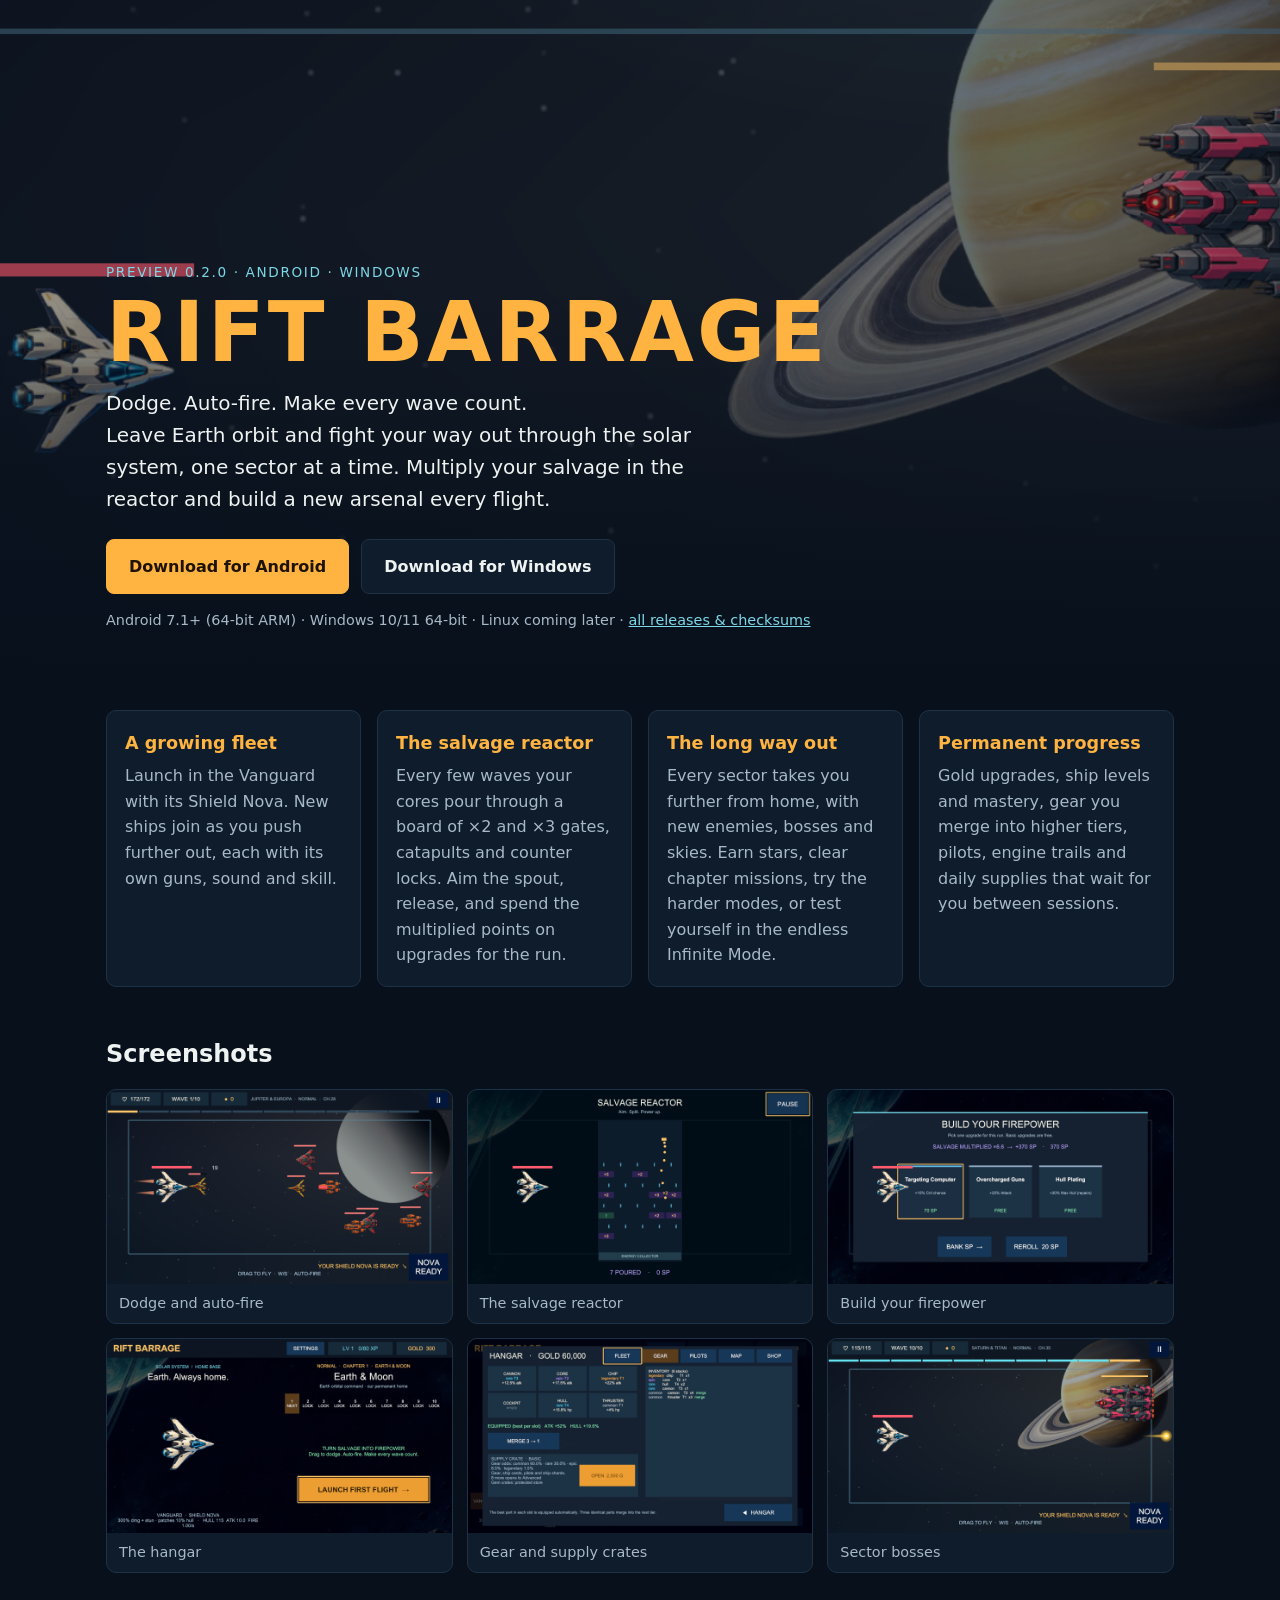
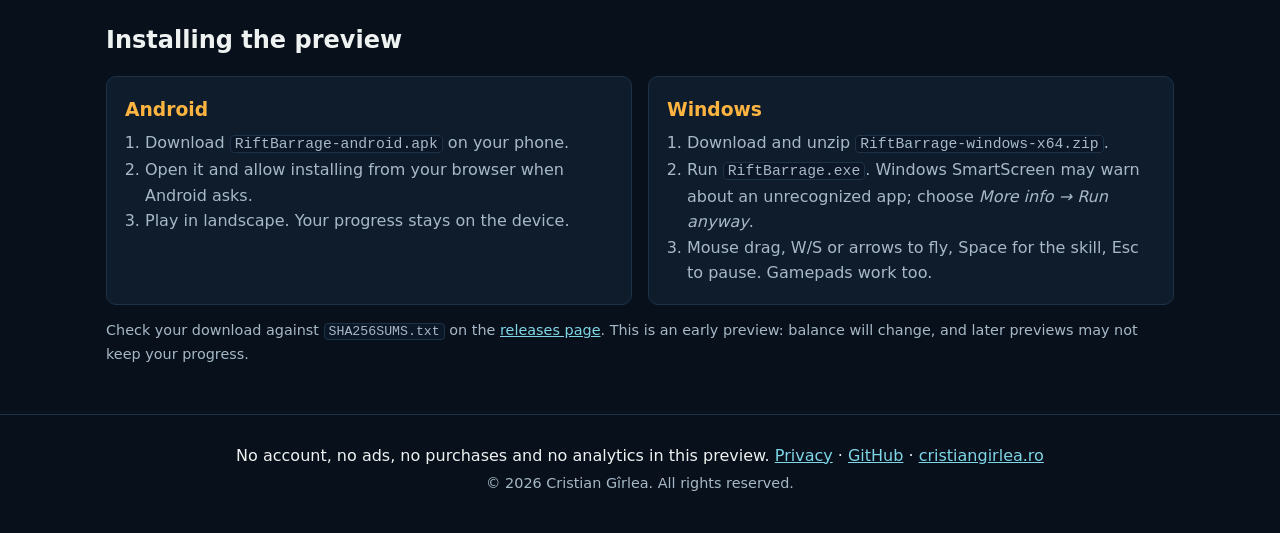
==== site/index.html @ 6c6c5bc3 "Preview 0.2.0: site favicon from the new game icon" ====
<!doctype html>
<html lang="en">
<head>
  <meta charset="utf-8">
  <meta name="viewport" content="width=device-width, initial-scale=1">
  <title>Rift Barrage</title>
  <meta name="description" content="Rift Barrage: a landscape space shooter. Dodge, auto-fire, multiply your salvage in the reactor and build a new arsenal every flight. Preview builds for Android and Windows.">
  <meta property="og:title" content="Rift Barrage">
  <meta property="og:description" content="A landscape space shooter: leave Earth orbit and fight your way out through the solar system. Preview builds for Android and Windows.">
  <meta property="og:image" content="https://riftbarrage.cristiangirlea.ro/screenshots/03-boss-saturn.png">
  <meta name="theme-color" content="#08101c">
  <link rel="icon" type="image/png" sizes="32x32" href="favicon-32.png">
  <link rel="icon" type="image/png" sizes="192x192" href="icon-192.png">
  <link rel="apple-touch-icon" href="apple-touch-icon.png">
  <link rel="stylesheet" href="style.css">
</head>
<body>
  <header class="hero">
    <img class="hero-art" src="screenshots/hero-saturn.png" alt="Rift Barrage combat: the Vanguard faces a sector boss">
    <div class="hero-text">
      <p class="kicker">Preview 0.2.0 · Android · Windows</p>
      <h1>RIFT BARRAGE</h1>
      <p class="lead">Dodge. Auto-fire. Make every wave count.<br>Leave Earth orbit and fight your way out through the solar system, one sector at a time. Multiply your salvage in the reactor and build a new arsenal every flight.</p>
      <div class="downloads">
        <a class="btn primary" href="https://github.com/cristiangirlea/rift-barrage/releases/latest/download/RiftBarrage-android.apk">Download for Android</a>
        <a class="btn" href="https://github.com/cristiangirlea/rift-barrage/releases/latest/download/RiftBarrage-windows-x64.zip">Download for Windows</a>
      </div>
      <p class="fine">Android 7.1+ (64-bit ARM) · Windows 10/11 64-bit · Linux coming later ·
        <a href="https://github.com/cristiangirlea/rift-barrage/releases">all releases &amp; checksums</a></p>
    </div>
  </header>

  <main>
    <section class="features">
      <article><h2>A growing fleet</h2><p>Launch in the Vanguard with its Shield Nova. New ships join as you push further out, each with its own guns, sound and skill.</p></article>
      <article><h2>The salvage reactor</h2><p>Every few waves your cores pour through a board of ×2 and ×3 gates, catapults and counter locks. Aim the spout, release, and spend the multiplied points on upgrades for the run.</p></article>
      <article><h2>The long way out</h2><p>Every sector takes you further from home, with new enemies, bosses and skies. Earn stars, clear chapter missions, try the harder modes, or test yourself in the endless Infinite Mode.</p></article>
      <article><h2>Permanent progress</h2><p>Gold upgrades, ship levels and mastery, gear you merge into higher tiers, pilots, engine trails and daily supplies that wait for you between sessions.</p></article>
    </section>

    <section>
      <h2 class="section-title">Screenshots</h2>
      <div class="gallery">
        <figure><img src="screenshots/02-combat-europa.png" alt="Dodging enemy fire near Jupiter" loading="lazy"><figcaption>Dodge and auto-fire</figcaption></figure>
        <figure><img src="screenshots/04-drop.png" alt="The salvage reactor drop board" loading="lazy"><figcaption>The salvage reactor</figcaption></figure>
        <figure><img src="screenshots/08-draft.png" alt="Choosing an upgrade in the draft" loading="lazy"><figcaption>Build your firepower</figcaption></figure>
        <figure><img src="screenshots/01-hangar.png" alt="The hangar before the first flight" loading="lazy"><figcaption>The hangar</figcaption></figure>
        <figure><img src="screenshots/06-gear.png" alt="Gear and supply crates" loading="lazy"><figcaption>Gear and supply crates</figcaption></figure>
        <figure><img src="screenshots/03-boss-saturn.png" alt="A sector boss among the outer planets" loading="lazy"><figcaption>Sector bosses</figcaption></figure>
      </div>
    </section>

    <section class="install">
      <h2 class="section-title">Installing the preview</h2>
      <div class="columns">
        <div>
          <h3>Android</h3>
          <ol>
            <li>Download <code>RiftBarrage-android.apk</code> on your phone.</li>
            <li>Open it and allow installing from your browser when Android asks.</li>
            <li>Play in landscape. Your progress stays on the device.</li>
          </ol>
        </div>
        <div>
          <h3>Windows</h3>
          <ol>
            <li>Download and unzip <code>RiftBarrage-windows-x64.zip</code>.</li>
            <li>Run <code>RiftBarrage.exe</code>. Windows SmartScreen may warn about an unrecognized app; choose <em>More info → Run anyway</em>.</li>
            <li>Mouse drag, W/S or arrows to fly, Space for the skill, Esc to pause. Gamepads work too.</li>
          </ol>
        </div>
      </div>
      <p class="fine">Check your download against <code>SHA256SUMS.txt</code> on the <a href="https://github.com/cristiangirlea/rift-barrage/releases">releases page</a>. This is an early preview: balance will change, and later previews may not keep your progress.</p>
    </section>
  </main>

  <footer>
    <p>No account, no ads, no purchases and no analytics in this preview. <a href="privacy/">Privacy</a> ·
      <a href="https://github.com/cristiangirlea/rift-barrage">GitHub</a> · <a href="https://cristiangirlea.ro">cristiangirlea.ro</a></p>
    <p class="fine">© 2026 Cristian Gîrlea. All rights reserved.</p>
  </footer>
</body>
</html>
---- site/style.css ----
:root {
  --bg: #08101c;
  --panel: #0f1c2c;
  --panel-edge: #1d3247;
  --ink: #eef2f0;
  --muted: #a7b9c7;
  --amber: #ffb340;
  --amber-ink: #1d1206;
  --cyan: #7dd7e6;
}

* { box-sizing: border-box; }
html { background: var(--bg); }
body {
  margin: 0;
  background: radial-gradient(1200px 600px at 80% -10%, #16314a 0%, transparent 60%), var(--bg);
  color: var(--ink);
  font: 16px/1.6 system-ui, -apple-system, "Segoe UI", Roboto, sans-serif;
}
a { color: var(--cyan); }
code { background: #0b1626; border: 1px solid var(--panel-edge); border-radius: 4px; padding: 0 4px; font-size: 0.92em; }

.hero { position: relative; min-height: 78vh; display: flex; align-items: flex-end; overflow: hidden; }
.hero-art { position: absolute; inset: 0; width: 100%; height: 100%; object-fit: cover; object-position: center 50%; opacity: 0.6; }
.hero::after { content: ""; position: absolute; inset: 0; background: linear-gradient(180deg, transparent 40%, var(--bg) 96%); }
.hero-text { position: relative; z-index: 1; max-width: 1100px; width: 100%; margin: 0 auto; padding: 48px 16px 56px; }
.kicker { color: var(--cyan); letter-spacing: 0.12em; text-transform: uppercase; font-size: 0.85rem; margin: 0; }
h1 { font-size: clamp(2.6rem, 8vw, 5.2rem); line-height: 1; margin: 8px 0 12px; color: var(--amber); letter-spacing: 0.04em; }
.lead { font-size: clamp(1rem, 2.4vw, 1.25rem); max-width: 640px; margin: 0 0 24px; }
.downloads { display: flex; flex-wrap: wrap; gap: 12px; }
.btn { display: inline-block; padding: 14px 22px; border-radius: 8px; border: 1px solid var(--panel-edge); background: var(--panel);
  color: var(--ink); text-decoration: none; font-weight: 600; }
.btn:hover { border-color: var(--cyan); }
.btn.primary { background: var(--amber); color: var(--amber-ink); border-color: var(--amber); }
.btn.primary:hover { filter: brightness(1.06); }
.fine { color: var(--muted); font-size: 0.9rem; }

main { max-width: 1100px; margin: 0 auto; padding: 0 16px; }
.features { display: grid; grid-template-columns: repeat(auto-fit, minmax(240px, 1fr)); gap: 16px; margin: 8px 0 48px; }
.features article { background: var(--panel); border: 1px solid var(--panel-edge); border-radius: 10px; padding: 18px; }
.features h2 { color: var(--amber); font-size: 1.1rem; margin: 0 0 6px; }
.features p { margin: 0; color: var(--muted); }

.section-title { font-size: 1.5rem; margin: 0 0 16px; }
.gallery { display: grid; grid-template-columns: repeat(auto-fit, minmax(300px, 1fr)); gap: 14px; margin-bottom: 48px; }
.gallery figure { margin: 0; background: var(--panel); border: 1px solid var(--panel-edge); border-radius: 10px; overflow: hidden; }
.gallery img { display: block; width: 100%; height: auto; aspect-ratio: 16 / 9; object-fit: cover; }
.gallery figcaption { padding: 8px 12px; color: var(--muted); font-size: 0.9rem; }

.install { margin-bottom: 48px; }
.columns { display: grid; grid-template-columns: repeat(auto-fit, minmax(280px, 1fr)); gap: 16px; }
.columns > div { background: var(--panel); border: 1px solid var(--panel-edge); border-radius: 10px; padding: 18px; }
.columns h3 { margin: 0 0 6px; color: var(--amber); }
.columns ol { margin: 0; padding-left: 20px; color: var(--muted); }

footer { border-top: 1px solid var(--panel-edge); text-align: center; padding: 24px 16px 36px; }
footer p { margin: 4px 0; }

.doc { max-width: 760px; margin: 0 auto; padding: 48px 16px; }
.doc h1 { font-size: 2.2rem; }
.doc h2 { color: var(--amber); font-size: 1.15rem; margin-top: 28px; }
.doc p, .doc li { color: var(--muted); }
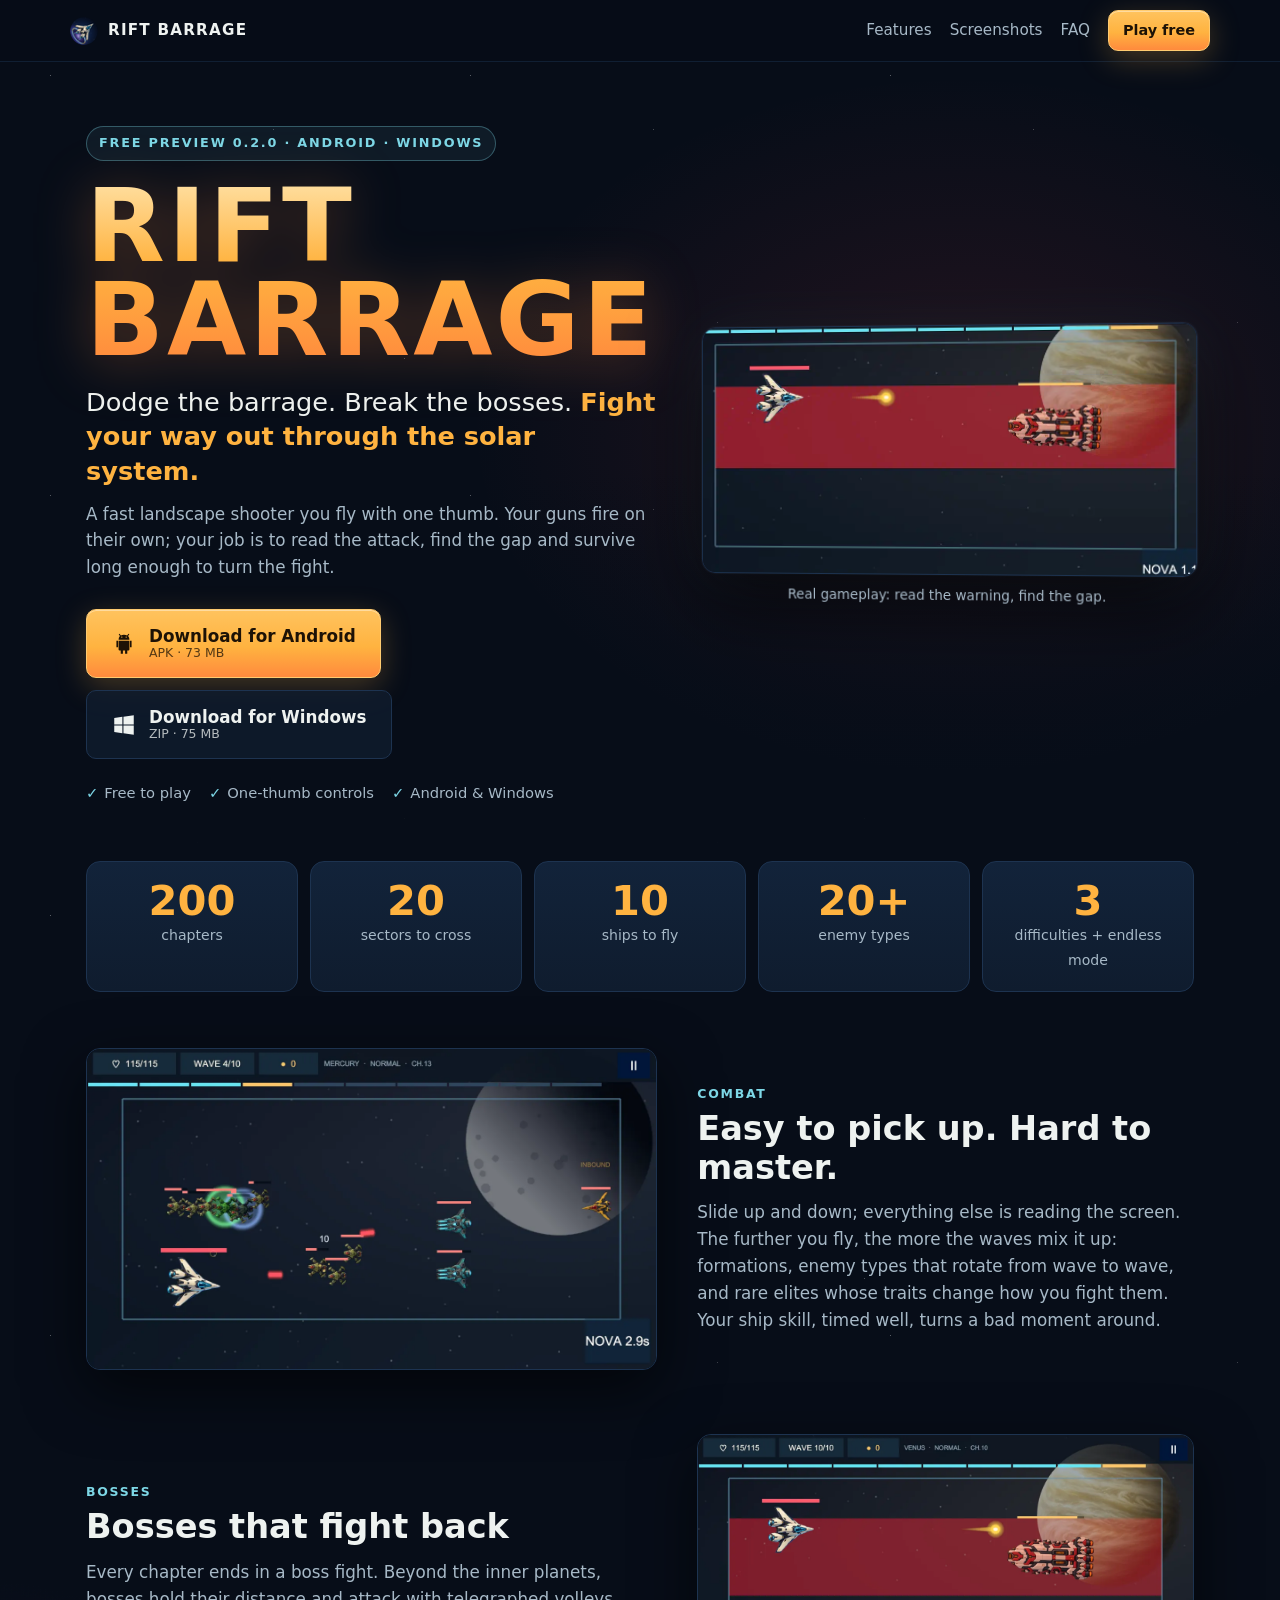
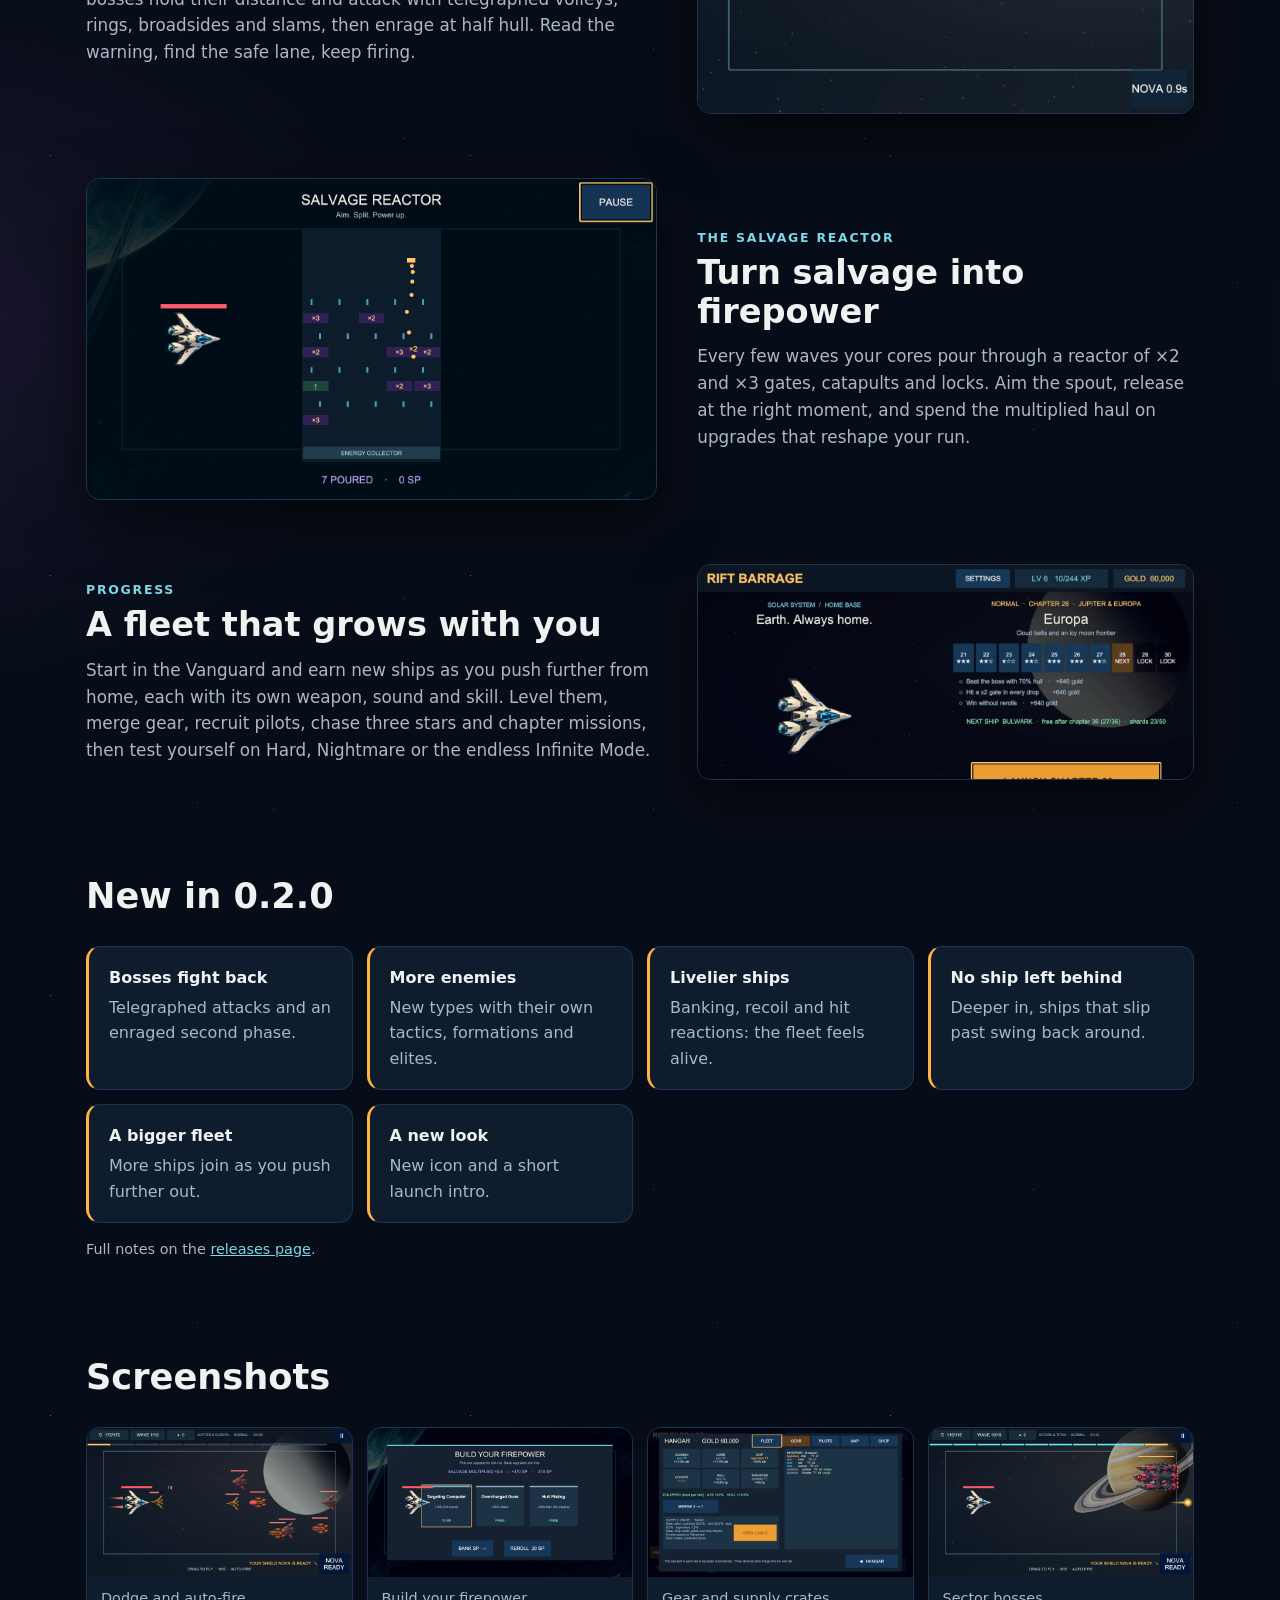
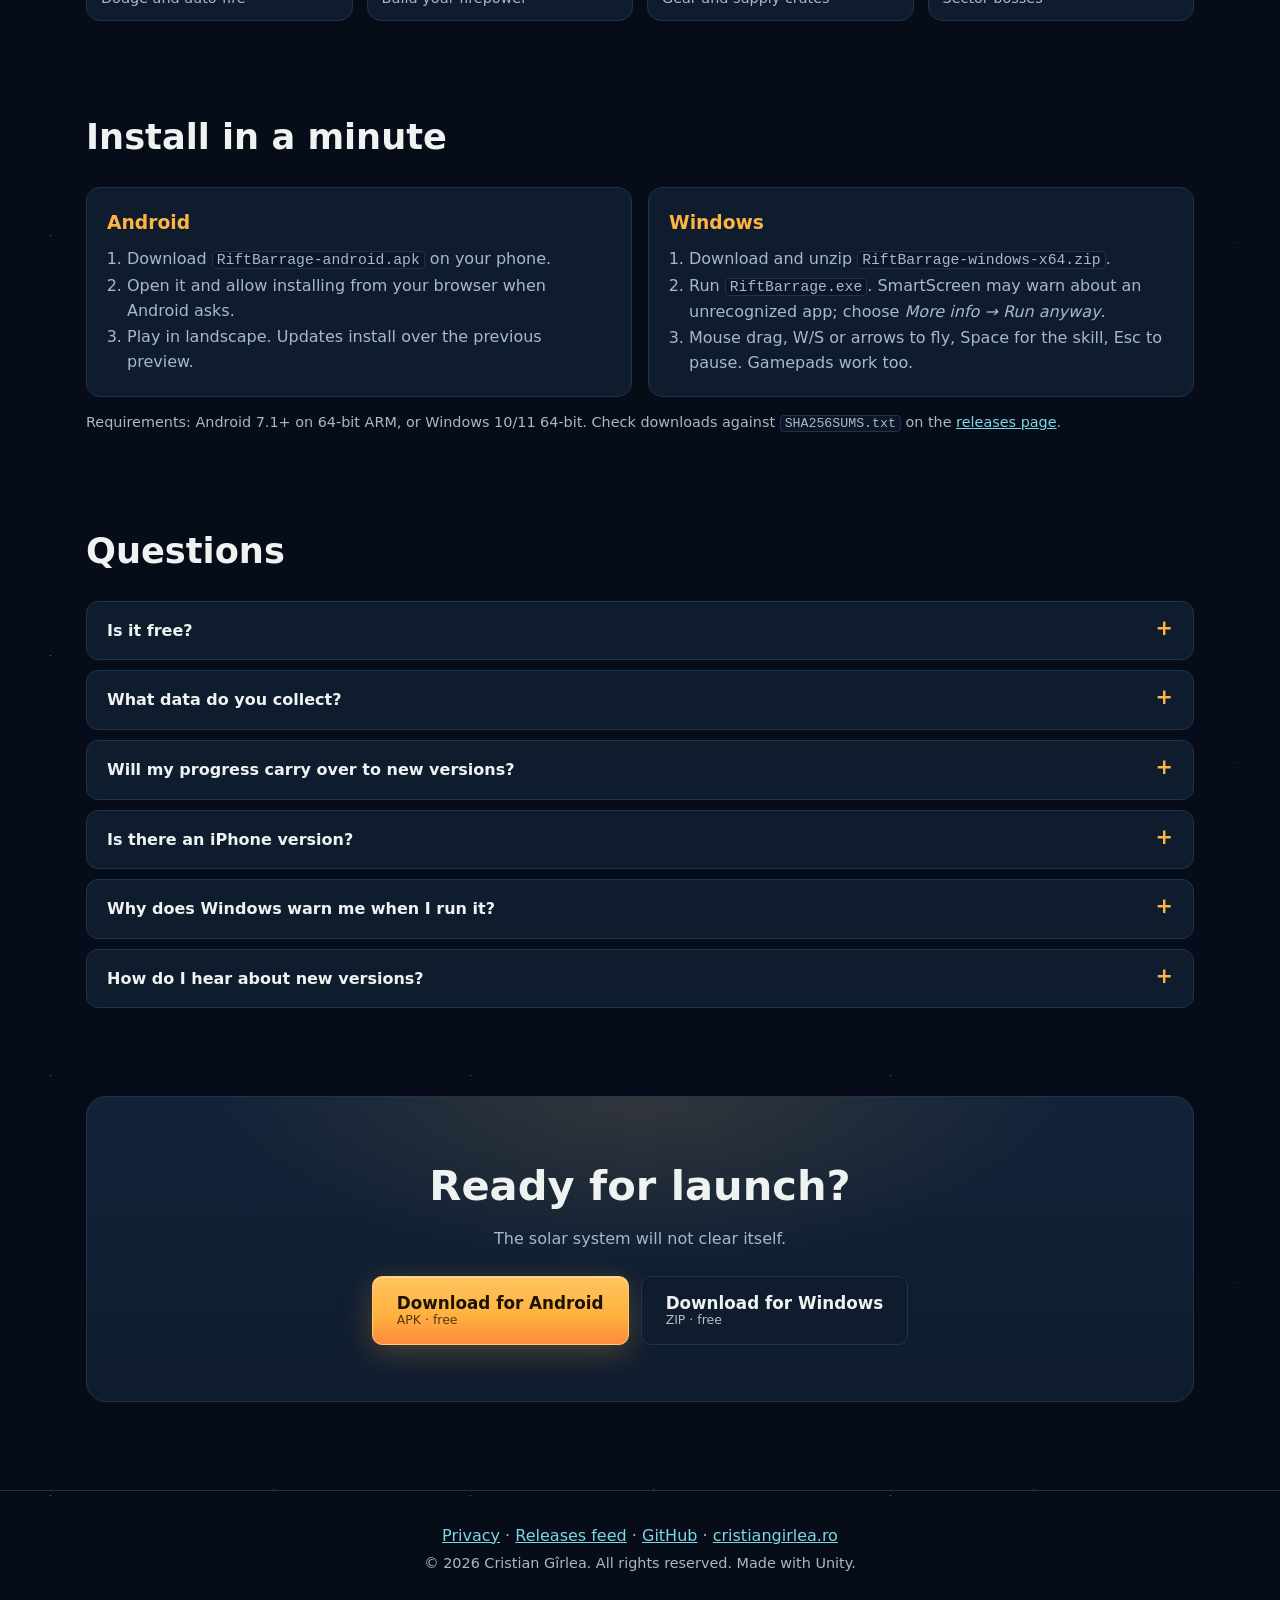
==== commit 8506a5b8: "Redesign the site: gameplay loop hero, 0.2.0 screenshots, FAQ and social card Fresh captures from th" ====
--- a/site/index.html
+++ b/site/index.html
@@ -3,81 +3,192 @@
 <head>
   <meta charset="utf-8">
   <meta name="viewport" content="width=device-width, initial-scale=1">
-  <title>Rift Barrage</title>
-  <meta name="description" content="Rift Barrage: a landscape space shooter. Dodge, auto-fire, multiply your salvage in the reactor and build a new arsenal every flight. Preview builds for Android and Windows.">
-  <meta property="og:title" content="Rift Barrage">
-  <meta property="og:description" content="A landscape space shooter: leave Earth orbit and fight your way out through the solar system. Preview builds for Android and Windows.">
-  <meta property="og:image" content="https://riftbarrage.cristiangirlea.ro/screenshots/03-boss-saturn.png">
+  <title>Rift Barrage: a landscape space shooter for Android and Windows</title>
+  <meta name="description" content="Dodge the barrage, break the bosses and fight your way out through the solar system. 200 chapters, 10 ships, 20+ enemy types. Free to play on Android and Windows.">
+  <link rel="canonical" href="https://riftbarrage.cristiangirlea.ro/">
+  <meta property="og:type" content="website">
+  <meta property="og:url" content="https://riftbarrage.cristiangirlea.ro/">
+  <meta property="og:title" content="Rift Barrage: fight your way out through the solar system">
+  <meta property="og:description" content="A landscape space shooter. Dodge, auto-fire, break the bosses. 200 chapters, 10 ships. Free preview for Android and Windows.">
+  <meta property="og:image" content="https://riftbarrage.cristiangirlea.ro/social-card.png">
+  <meta property="og:image:width" content="1200">
+  <meta property="og:image:height" content="630">
+  <meta name="twitter:card" content="summary_large_image">
   <meta name="theme-color" content="#08101c">
   <link rel="icon" type="image/png" sizes="32x32" href="favicon-32.png">
   <link rel="icon" type="image/png" sizes="192x192" href="icon-192.png">
   <link rel="apple-touch-icon" href="apple-touch-icon.png">
+  <link rel="alternate" type="application/atom+xml" title="Rift Barrage releases" href="https://github.com/cristiangirlea/rift-barrage/releases.atom">
   <link rel="stylesheet" href="style.css">
+  <script type="application/ld+json">
+  {
+    "@context": "https://schema.org",
+    "@type": "VideoGame",
+    "name": "Rift Barrage",
+    "url": "https://riftbarrage.cristiangirlea.ro/",
+    "image": "https://riftbarrage.cristiangirlea.ro/social-card.png",
+    "description": "A landscape space shooter: dodge, auto-fire and fight your way out through the solar system.",
+    "genre": ["Shooter", "Arcade", "Action"],
+    "gamePlatform": ["Android", "Windows"],
+    "operatingSystem": "Android 7.1+, Windows 10/11",
+    "applicationCategory": "Game",
+    "author": { "@type": "Person", "name": "Cristian Gîrlea", "url": "https://cristiangirlea.ro" },
+    "offers": { "@type": "Offer", "price": "0", "priceCurrency": "EUR" }
+  }
+  </script>
 </head>
 <body>
-  <header class="hero">
-    <img class="hero-art" src="screenshots/hero-saturn.png" alt="Rift Barrage combat: the Vanguard faces a sector boss">
+  <nav class="topbar">
+    <a class="brand" href="#top"><img src="favicon-32.png" alt="" width="28" height="28">Rift Barrage</a>
+    <div class="nav-links">
+      <a href="#features">Features</a>
+      <a href="#screens">Screenshots</a>
+      <a href="#faq">FAQ</a>
+      <a class="btn small primary" href="#download">Play free</a>
+    </div>
+  </nav>
+
+  <header class="hero" id="top">
+    <div class="hero-inner">
     <div class="hero-text">
-      <p class="kicker">Preview 0.2.0 · Android · Windows</p>
-      <h1>RIFT BARRAGE</h1>
-      <p class="lead">Dodge. Auto-fire. Make every wave count.<br>Leave Earth orbit and fight your way out through the solar system, one sector at a time. Multiply your salvage in the reactor and build a new arsenal every flight.</p>
-      <div class="downloads">
-        <a class="btn primary" href="https://github.com/cristiangirlea/rift-barrage/releases/latest/download/RiftBarrage-android.apk">Download for Android</a>
-        <a class="btn" href="https://github.com/cristiangirlea/rift-barrage/releases/latest/download/RiftBarrage-windows-x64.zip">Download for Windows</a>
+      <p class="kicker">Free preview 0.2.0 · Android · Windows</p>
+      <h1>RIFT<br>BARRAGE</h1>
+      <p class="lead">Dodge the barrage. Break the bosses. <strong>Fight your way out through the solar system.</strong></p>
+      <p class="sub">A fast landscape shooter you fly with one thumb. Your guns fire on their own; your job is to read the attack, find the gap and survive long enough to turn the fight.</p>
+      <div class="downloads" id="download">
+        <a class="btn primary big" href="https://github.com/cristiangirlea/rift-barrage/releases/latest/download/RiftBarrage-android.apk">
+          <svg viewBox="0 0 24 24" aria-hidden="true"><path d="M7 9h10v8a1 1 0 0 1-1 1h-1v3h-2v-3h-2v3H9v-3H8a1 1 0 0 1-1-1V9Zm-2 0h1.5v6H5V9Zm12.5 0H19v6h-1.5V9ZM8.2 4.6 7.1 3.1l.8-.6 1.2 1.6A6.5 6.5 0 0 1 12 3.5c1 0 2 .2 2.9.6l1.2-1.6.8.6-1.1 1.5A5 5 0 0 1 17 8H7a5 5 0 0 1 1.2-3.4ZM10 6.2a.6.6 0 1 0 0-1.2.6.6 0 0 0 0 1.2Zm4 0a.6.6 0 1 0 0-1.2.6.6 0 0 0 0 1.2Z"/></svg>
+          <span>Download for Android<small>APK · 73 MB</small></span></a>
+        <a class="btn big" href="https://github.com/cristiangirlea/rift-barrage/releases/latest/download/RiftBarrage-windows-x64.zip">
+          <svg viewBox="0 0 24 24" aria-hidden="true"><path d="M3 5.5 10.5 4.4v7.1H3V5.5Zm8.5-1.2L21 3v8.5h-9.5V4.3ZM3 12.5h7.5v7.1L3 18.5v-6Zm8.5 0H21V21l-9.5-1.3v-7.2Z"/></svg>
+          <span>Download for Windows<small>ZIP · 75 MB</small></span></a>
       </div>
-      <p class="fine">Android 7.1+ (64-bit ARM) · Windows 10/11 64-bit · Linux coming later ·
-        <a href="https://github.com/cristiangirlea/rift-barrage/releases">all releases &amp; checksums</a></p>
+      <ul class="trust">
+        <li>Free to play</li><li>One-thumb controls</li><li>Android &amp; Windows</li>
+      </ul>
+    </div>
+    <figure class="clip">
+      <img src="screenshots/v2-loop.webp" alt="Gameplay: a boss telegraphs an attack band and the ship slides into the safe lane" fetchpriority="high">
+      <figcaption>Real gameplay: read the warning, find the gap.</figcaption>
+    </figure>
     </div>
   </header>
 
+  <section class="stats" aria-label="The game in numbers">
+    <div><strong>200</strong><span>chapters</span></div>
+    <div><strong>20</strong><span>sectors to cross</span></div>
+    <div><strong>10</strong><span>ships to fly</span></div>
+    <div><strong>20+</strong><span>enemy types</span></div>
+    <div><strong>3</strong><span>difficulties + endless mode</span></div>
+  </section>
+
   <main>
-    <section class="features">
-      <article><h2>A growing fleet</h2><p>Launch in the Vanguard with its Shield Nova. New ships join as you push further out, each with its own guns, sound and skill.</p></article>
-      <article><h2>The salvage reactor</h2><p>Every few waves your cores pour through a board of ×2 and ×3 gates, catapults and counter locks. Aim the spout, release, and spend the multiplied points on upgrades for the run.</p></article>
-      <article><h2>The long way out</h2><p>Every sector takes you further from home, with new enemies, bosses and skies. Earn stars, clear chapter missions, try the harder modes, or test yourself in the endless Infinite Mode.</p></article>
-      <article><h2>Permanent progress</h2><p>Gold upgrades, ship levels and mastery, gear you merge into higher tiers, pilots, engine trails and daily supplies that wait for you between sessions.</p></article>
+    <section id="features" class="rows">
+      <article class="row">
+        <img src="screenshots/v2-combat.webp" alt="A wave of enemy ships in formation, with an elite marked by a halo" loading="lazy">
+        <div>
+          <p class="eyebrow">Combat</p>
+          <h2>Easy to pick up. Hard to master.</h2>
+          <p>Slide up and down; everything else is reading the screen. The further you fly, the more the waves mix it up: formations, enemy types that rotate from wave to wave, and rare elites whose traits change how you fight them. Your ship skill, timed well, turns a bad moment around.</p>
+        </div>
+      </article>
+      <article class="row flip">
+        <img src="screenshots/v2-boss.webp" alt="A sector boss telegraphing an attack band across the screen" loading="lazy">
+        <div>
+          <p class="eyebrow">Bosses</p>
+          <h2>Bosses that fight back</h2>
+          <p>Every chapter ends in a boss fight. Beyond the inner planets, bosses hold their distance and attack with telegraphed volleys, rings, broadsides and slams, then enrage at half hull. Read the warning, find the safe lane, keep firing.</p>
+        </div>
+      </article>
+      <article class="row">
+        <img src="screenshots/04-drop.png" alt="The salvage reactor board with multiplier gates" loading="lazy">
+        <div>
+          <p class="eyebrow">The salvage reactor</p>
+          <h2>Turn salvage into firepower</h2>
+          <p>Every few waves your cores pour through a reactor of ×2 and ×3 gates, catapults and locks. Aim the spout, release at the right moment, and spend the multiplied haul on upgrades that reshape your run.</p>
+        </div>
+      </article>
+      <article class="row flip">
+        <img src="screenshots/v2-hangar.webp" alt="The hangar with the fleet and upgrades" loading="lazy">
+        <div>
+          <p class="eyebrow">Progress</p>
+          <h2>A fleet that grows with you</h2>
+          <p>Start in the Vanguard and earn new ships as you push further from home, each with its own weapon, sound and skill. Level them, merge gear, recruit pilots, chase three stars and chapter missions, then test yourself on Hard, Nightmare or the endless Infinite Mode.</p>
+        </div>
+      </article>
     </section>
 
-    <section>
+    <section class="new">
+      <h2 class="section-title">New in 0.2.0</h2>
+      <ul class="cards">
+        <li><strong>Bosses fight back</strong>Telegraphed attacks and an enraged second phase.</li>
+        <li><strong>More enemies</strong>New types with their own tactics, formations and elites.</li>
+        <li><strong>Livelier ships</strong>Banking, recoil and hit reactions: the fleet feels alive.</li>
+        <li><strong>No ship left behind</strong>Deeper in, ships that slip past swing back around.</li>
+        <li><strong>A bigger fleet</strong>More ships join as you push further out.</li>
+        <li><strong>A new look</strong>New icon and a short launch intro.</li>
+      </ul>
+      <p class="fine">Full notes on the <a href="https://github.com/cristiangirlea/rift-barrage/releases">releases page</a>.</p>
+    </section>
+
+    <section id="screens">
       <h2 class="section-title">Screenshots</h2>
       <div class="gallery">
         <figure><img src="screenshots/02-combat-europa.png" alt="Dodging enemy fire near Jupiter" loading="lazy"><figcaption>Dodge and auto-fire</figcaption></figure>
-        <figure><img src="screenshots/04-drop.png" alt="The salvage reactor drop board" loading="lazy"><figcaption>The salvage reactor</figcaption></figure>
         <figure><img src="screenshots/08-draft.png" alt="Choosing an upgrade in the draft" loading="lazy"><figcaption>Build your firepower</figcaption></figure>
-        <figure><img src="screenshots/01-hangar.png" alt="The hangar before the first flight" loading="lazy"><figcaption>The hangar</figcaption></figure>
         <figure><img src="screenshots/06-gear.png" alt="Gear and supply crates" loading="lazy"><figcaption>Gear and supply crates</figcaption></figure>
         <figure><img src="screenshots/03-boss-saturn.png" alt="A sector boss among the outer planets" loading="lazy"><figcaption>Sector bosses</figcaption></figure>
       </div>
     </section>
 
     <section class="install">
-      <h2 class="section-title">Installing the preview</h2>
+      <h2 class="section-title">Install in a minute</h2>
       <div class="columns">
         <div>
           <h3>Android</h3>
           <ol>
             <li>Download <code>RiftBarrage-android.apk</code> on your phone.</li>
             <li>Open it and allow installing from your browser when Android asks.</li>
-            <li>Play in landscape. Your progress stays on the device.</li>
+            <li>Play in landscape. Updates install over the previous preview.</li>
           </ol>
         </div>
         <div>
           <h3>Windows</h3>
           <ol>
             <li>Download and unzip <code>RiftBarrage-windows-x64.zip</code>.</li>
-            <li>Run <code>RiftBarrage.exe</code>. Windows SmartScreen may warn about an unrecognized app; choose <em>More info → Run anyway</em>.</li>
+            <li>Run <code>RiftBarrage.exe</code>. SmartScreen may warn about an unrecognized app; choose <em>More info → Run anyway</em>.</li>
             <li>Mouse drag, W/S or arrows to fly, Space for the skill, Esc to pause. Gamepads work too.</li>
           </ol>
         </div>
       </div>
-      <p class="fine">Check your download against <code>SHA256SUMS.txt</code> on the <a href="https://github.com/cristiangirlea/rift-barrage/releases">releases page</a>. This is an early preview: balance will change, and later previews may not keep your progress.</p>
+      <p class="fine">Requirements: Android 7.1+ on 64-bit ARM, or Windows 10/11 64-bit. Check downloads against <code>SHA256SUMS.txt</code> on the <a href="https://github.com/cristiangirlea/rift-barrage/releases">releases page</a>.</p>
+    </section>
+
+    <section id="faq" class="faq">
+      <h2 class="section-title">Questions</h2>
+      <details><summary>Is it free?</summary><p>Yes, Rift Barrage is free to play. Later versions will add optional extras, such as watching a short ad for a revive or an extra supply box, and optional purchases. They are always a choice: finishing the campaign never requires them.</p></details>
+      <details><summary>What data do you collect?</summary><p>The current preview collects nothing: no analytics, no crash reporting, no ads. When a version adds ads or online play, the <a href="privacy/">privacy page</a> will say exactly what changes before it ships, and you will be asked for consent where the law requires it.</p></details>
+      <details><summary>Will my progress carry over to new versions?</summary><p>Previews update in place and usually keep your progress. While the game is in preview, balance can change, and a later preview may occasionally need a fresh start.</p></details>
+      <details><summary>Is there an iPhone version?</summary><p>Not yet. Android and Windows come first; an iPhone version is planned.</p></details>
+      <details><summary>Why does Windows warn me when I run it?</summary><p>The preview is not code-signed yet, so SmartScreen does not recognise it. Choose <em>More info → Run anyway</em>, or compare the file against the published SHA-256 checksum first.</p></details>
+      <details><summary>How do I hear about new versions?</summary><p>Follow the <a href="https://github.com/cristiangirlea/rift-barrage/releases.atom">releases feed</a> in any RSS reader, or watch the <a href="https://github.com/cristiangirlea/rift-barrage">GitHub repository</a> for releases.</p></details>
+    </section>
+
+    <section class="final">
+      <h2>Ready for launch?</h2>
+      <p>The solar system will not clear itself.</p>
+      <div class="downloads center">
+        <a class="btn primary big" href="https://github.com/cristiangirlea/rift-barrage/releases/latest/download/RiftBarrage-android.apk"><span>Download for Android<small>APK · free</small></span></a>
+        <a class="btn big" href="https://github.com/cristiangirlea/rift-barrage/releases/latest/download/RiftBarrage-windows-x64.zip"><span>Download for Windows<small>ZIP · free</small></span></a>
+      </div>
     </section>
   </main>
 
   <footer>
-    <p>No account, no ads, no purchases and no analytics in this preview. <a href="privacy/">Privacy</a> ·
+    <p><a href="privacy/">Privacy</a> ·
+      <a href="https://github.com/cristiangirlea/rift-barrage/releases.atom">Releases feed</a> ·
       <a href="https://github.com/cristiangirlea/rift-barrage">GitHub</a> · <a href="https://cristiangirlea.ro">cristiangirlea.ro</a></p>
-    <p class="fine">© 2026 Cristian Gîrlea. All rights reserved.</p>
+    <p class="fine">© 2026 Cristian Gîrlea. All rights reserved. Made with Unity.</p>
   </footer>
 </body>
 </html>
--- a/site/style.css
+++ b/site/style.css
@@ -1,62 +1,191 @@
 :root {
-  --bg: #08101c;
-  --panel: #0f1c2c;
-  --panel-edge: #1d3247;
+  --bg: #070d18;
+  --bg-2: #0b1424;
+  --panel: #0f1c2e;
+  --panel-edge: #1d3350;
   --ink: #eef2f0;
   --muted: #a7b9c7;
   --amber: #ffb340;
+  --amber-2: #ff8a3d;
   --amber-ink: #1d1206;
   --cyan: #7dd7e6;
+  --red: #e0424f;
+  --radius: 14px;
+  --max: 1140px;
 }
 
 * { box-sizing: border-box; }
-html { background: var(--bg); }
+html { background: var(--bg); scroll-behavior: smooth; }
 body {
   margin: 0;
-  background: radial-gradient(1200px 600px at 80% -10%, #16314a 0%, transparent 60%), var(--bg);
   color: var(--ink);
   font: 16px/1.6 system-ui, -apple-system, "Segoe UI", Roboto, sans-serif;
+  background:
+    radial-gradient(1px 1px at 12% 18%, #ffffff55 50%, transparent 51%),
+    radial-gradient(1px 1px at 72% 34%, #ffffff40 50%, transparent 51%),
+    radial-gradient(1.5px 1.5px at 38% 62%, #ffffff35 50%, transparent 51%),
+    radial-gradient(1px 1px at 88% 78%, #ffffff45 50%, transparent 51%),
+    radial-gradient(1200px 700px at 85% -10%, #17324d 0%, transparent 60%),
+    radial-gradient(900px 600px at -10% 40%, #1a1630 0%, transparent 60%),
+    var(--bg);
+  background-size: 420px 420px, 380px 380px, 520px 520px, 460px 460px, auto, auto, auto;
 }
 a { color: var(--cyan); }
+img { max-width: 100%; }
 code { background: #0b1626; border: 1px solid var(--panel-edge); border-radius: 4px; padding: 0 4px; font-size: 0.92em; }
+:focus-visible { outline: 2px solid var(--cyan); outline-offset: 3px; }
 
-.hero { position: relative; min-height: 78vh; display: flex; align-items: flex-end; overflow: hidden; }
-.hero-art { position: absolute; inset: 0; width: 100%; height: 100%; object-fit: cover; object-position: center 50%; opacity: 0.6; }
-.hero::after { content: ""; position: absolute; inset: 0; background: linear-gradient(180deg, transparent 40%, var(--bg) 96%); }
-.hero-text { position: relative; z-index: 1; max-width: 1100px; width: 100%; margin: 0 auto; padding: 48px 16px 56px; }
-.kicker { color: var(--cyan); letter-spacing: 0.12em; text-transform: uppercase; font-size: 0.85rem; margin: 0; }
-h1 { font-size: clamp(2.6rem, 8vw, 5.2rem); line-height: 1; margin: 8px 0 12px; color: var(--amber); letter-spacing: 0.04em; }
-.lead { font-size: clamp(1rem, 2.4vw, 1.25rem); max-width: 640px; margin: 0 0 24px; }
+/* ---------- top bar ---------- */
+.topbar {
+  position: sticky; top: 0; z-index: 10;
+  display: flex; align-items: center; justify-content: space-between; gap: 12px;
+  padding: 10px max(16px, calc((100% - var(--max)) / 2));
+  background: #070d18cc; backdrop-filter: blur(10px); border-bottom: 1px solid #1d335080;
+}
+.brand { display: flex; align-items: center; gap: 10px; color: var(--ink); text-decoration: none; font-weight: 800; letter-spacing: 0.08em; text-transform: uppercase; font-size: 0.95rem; }
+.brand img { border-radius: 50%; }
+.nav-links { display: flex; align-items: center; gap: 18px; }
+.nav-links a:not(.btn) { color: var(--muted); text-decoration: none; font-size: 0.95rem; }
+.nav-links a:not(.btn):hover { color: var(--ink); }
+
+/* ---------- buttons ---------- */
+.btn {
+  display: inline-flex; align-items: center; gap: 12px;
+  padding: 14px 22px; border-radius: 10px; border: 1px solid var(--panel-edge);
+  background: #0f1c2ecc; color: var(--ink); text-decoration: none; font-weight: 700;
+  transition: transform 0.15s ease, border-color 0.15s ease, box-shadow 0.15s ease;
+}
+.btn:hover { border-color: var(--cyan); transform: translateY(-2px); }
+.btn svg { width: 26px; height: 26px; fill: currentColor; flex: none; }
+.btn span { display: flex; flex-direction: column; line-height: 1.2; text-align: left; }
+.btn small { font-weight: 500; opacity: 0.75; font-size: 0.78rem; }
+.btn.primary {
+  background: linear-gradient(180deg, #ffc35e, var(--amber) 55%, var(--amber-2));
+  color: var(--amber-ink); border-color: #ffcb70;
+  box-shadow: 0 8px 30px #ffb34040, inset 0 1px 0 #fff6;
+}
+.btn.primary:hover { box-shadow: 0 12px 38px #ffb34066, inset 0 1px 0 #fff6; }
+.btn.big { padding: 16px 24px; font-size: 1.05rem; }
+.btn.small { padding: 8px 14px; font-size: 0.9rem; }
+
+/* ---------- hero ---------- */
+.hero { position: relative; min-height: min(88vh, 820px); display: flex; align-items: center; overflow: hidden; }
+.hero-art { position: absolute; inset: 0; width: 100%; height: 100%; object-fit: cover; opacity: 0.16; filter: blur(2px) saturate(1.2); }
+.hero::before { content: ""; position: absolute; inset: 0; background: radial-gradient(700px 500px at 75% 45%, #e0424f22, transparent 70%); z-index: 0; }
+.hero-inner { position: relative; z-index: 1; max-width: var(--max); width: 100%; margin: 0 auto; padding: 64px 16px 64px;
+  display: grid; grid-template-columns: 1fr 1.15fr; gap: 40px; align-items: center; }
+.hero::after { content: ""; position: absolute; inset: 0; background: linear-gradient(180deg, transparent 50%, var(--bg) 98%); }
+.hero-text { position: relative; }
+.kicker { display: inline-block; color: var(--cyan); letter-spacing: 0.14em; text-transform: uppercase; font-size: 0.8rem; font-weight: 700;
+  margin: 0; padding: 6px 12px; border: 1px solid #7dd7e655; border-radius: 999px; background: #7dd7e612; }
+h1 {
+  font-size: clamp(3rem, 10vw, 6.4rem); line-height: 0.92; margin: 18px 0 18px; letter-spacing: 0.03em; font-weight: 900;
+  background: linear-gradient(180deg, #ffe0a3 0%, var(--amber) 45%, var(--amber-2) 100%);
+  -webkit-background-clip: text; background-clip: text; color: transparent;
+  filter: drop-shadow(0 6px 28px #ff8a3d55);
+}
+.lead { font-size: clamp(1.15rem, 2.6vw, 1.6rem); line-height: 1.35; max-width: 620px; margin: 0 0 12px; }
+.lead strong { color: var(--amber); font-weight: 700; }
+.sub { color: var(--muted); max-width: 560px; margin: 0 0 28px; font-size: 1.05rem; }
 .downloads { display: flex; flex-wrap: wrap; gap: 12px; }
-.btn { display: inline-block; padding: 14px 22px; border-radius: 8px; border: 1px solid var(--panel-edge); background: var(--panel);
-  color: var(--ink); text-decoration: none; font-weight: 600; }
-.btn:hover { border-color: var(--cyan); }
-.btn.primary { background: var(--amber); color: var(--amber-ink); border-color: var(--amber); }
-.btn.primary:hover { filter: brightness(1.06); }
+.downloads.center { justify-content: center; }
+.trust { display: flex; flex-wrap: wrap; gap: 8px 18px; list-style: none; padding: 0; margin: 22px 0 0; color: var(--muted); font-size: 0.92rem; }
+.trust li::before { content: "✓"; color: var(--cyan); margin-right: 6px; font-weight: 800; }
+
+/* ---------- stats ---------- */
+.stats {
+  max-width: var(--max); margin: -8px auto 56px; padding: 0 16px;
+  display: grid; grid-template-columns: repeat(5, 1fr); gap: 12px; position: relative; z-index: 2;
+}
+.stats div { background: linear-gradient(180deg, #12233a, var(--panel)); border: 1px solid var(--panel-edge); border-radius: var(--radius); padding: 18px 14px; text-align: center; }
+.stats strong { display: block; font-size: clamp(1.8rem, 4vw, 2.6rem); line-height: 1; color: var(--amber); font-weight: 900; }
+.stats span { color: var(--muted); font-size: 0.88rem; }
+
+/* ---------- layout ---------- */
+main { max-width: var(--max); margin: 0 auto; padding: 0 16px; }
+section { margin-bottom: 88px; }
+.section-title { font-size: clamp(1.6rem, 3.4vw, 2.2rem); margin: 0 0 22px; }
+.eyebrow { color: var(--cyan); text-transform: uppercase; letter-spacing: 0.14em; font-size: 0.78rem; font-weight: 800; margin: 0 0 6px; }
 .fine { color: var(--muted); font-size: 0.9rem; }
 
-main { max-width: 1100px; margin: 0 auto; padding: 0 16px; }
-.features { display: grid; grid-template-columns: repeat(auto-fit, minmax(240px, 1fr)); gap: 16px; margin: 8px 0 48px; }
-.features article { background: var(--panel); border: 1px solid var(--panel-edge); border-radius: 10px; padding: 18px; }
-.features h2 { color: var(--amber); font-size: 1.1rem; margin: 0 0 6px; }
-.features p { margin: 0; color: var(--muted); }
+/* ---------- gameplay clip ---------- */
+.clip { margin: 0; text-align: center; transform: perspective(1400px) rotateY(-6deg); }
+.clip img {
+  display: block; width: 100%; border-radius: var(--radius); border: 1px solid var(--panel-edge);
+  box-shadow: 0 30px 80px #000a, 0 0 0 1px #ffffff08, 0 0 60px #7dd7e614;
+}
+.clip figcaption { color: var(--muted); font-size: 0.85rem; margin-top: 10px; }
 
-.section-title { font-size: 1.5rem; margin: 0 0 16px; }
-.gallery { display: grid; grid-template-columns: repeat(auto-fit, minmax(300px, 1fr)); gap: 14px; margin-bottom: 48px; }
-.gallery figure { margin: 0; background: var(--panel); border: 1px solid var(--panel-edge); border-radius: 10px; overflow: hidden; }
-.gallery img { display: block; width: 100%; height: auto; aspect-ratio: 16 / 9; object-fit: cover; }
-.gallery figcaption { padding: 8px 12px; color: var(--muted); font-size: 0.9rem; }
+/* ---------- feature rows ---------- */
+.rows { display: grid; gap: 64px; }
+.row { display: grid; grid-template-columns: 1.15fr 1fr; gap: 40px; align-items: center; }
+.row.flip > img { order: 2; }
+.row > img { width: 100%; border-radius: var(--radius); border: 1px solid var(--panel-edge); box-shadow: 0 20px 60px #0009; }
+.row h2 { font-size: clamp(1.5rem, 3vw, 2.1rem); line-height: 1.15; margin: 0 0 12px; }
+.row p:not(.eyebrow) { color: var(--muted); margin: 0; font-size: 1.05rem; }
 
-.install { margin-bottom: 48px; }
-.columns { display: grid; grid-template-columns: repeat(auto-fit, minmax(280px, 1fr)); gap: 16px; }
-.columns > div { background: var(--panel); border: 1px solid var(--panel-edge); border-radius: 10px; padding: 18px; }
-.columns h3 { margin: 0 0 6px; color: var(--amber); }
+/* ---------- new in ---------- */
+.cards { list-style: none; padding: 0; margin: 0 0 12px; display: grid; grid-template-columns: repeat(auto-fit, minmax(260px, 1fr)); gap: 14px; }
+.cards li { background: var(--panel); border: 1px solid var(--panel-edge); border-radius: var(--radius); padding: 18px 18px 18px 20px; color: var(--muted); border-left: 3px solid var(--amber); }
+.cards strong { display: block; color: var(--ink); margin-bottom: 4px; }
+
+/* ---------- gallery ---------- */
+.gallery { display: grid; grid-template-columns: repeat(auto-fit, minmax(260px, 1fr)); gap: 14px; }
+.gallery figure { margin: 0; background: var(--panel); border: 1px solid var(--panel-edge); border-radius: var(--radius); overflow: hidden; }
+.gallery img { display: block; width: 100%; height: auto; aspect-ratio: 16 / 9; object-fit: cover; transition: transform 0.3s ease; }
+.gallery figure:hover img { transform: scale(1.03); }
+.gallery figcaption { padding: 10px 14px; color: var(--muted); font-size: 0.9rem; }
+
+/* ---------- install ---------- */
+.columns { display: grid; grid-template-columns: repeat(auto-fit, minmax(280px, 1fr)); gap: 16px; margin-bottom: 8px; }
+.columns > div { background: var(--panel); border: 1px solid var(--panel-edge); border-radius: var(--radius); padding: 20px; }
+.columns h3 { margin: 0 0 8px; color: var(--amber); }
 .columns ol { margin: 0; padding-left: 20px; color: var(--muted); }
 
-footer { border-top: 1px solid var(--panel-edge); text-align: center; padding: 24px 16px 36px; }
+/* ---------- FAQ ---------- */
+.faq details { background: var(--panel); border: 1px solid var(--panel-edge); border-radius: 12px; margin-bottom: 10px; }
+.faq summary { cursor: pointer; padding: 16px 20px; font-weight: 700; list-style: none; display: flex; justify-content: space-between; gap: 12px; }
+.faq summary::-webkit-details-marker { display: none; }
+.faq summary::after { content: "+"; color: var(--amber); font-size: 1.3rem; line-height: 1; transition: transform 0.2s ease; }
+.faq details[open] summary::after { transform: rotate(45deg); }
+.faq details p { margin: 0; padding: 0 20px 18px; color: var(--muted); }
+
+/* ---------- final CTA ---------- */
+.final {
+  text-align: center; padding: 56px 20px; border-radius: 20px; border: 1px solid var(--panel-edge);
+  background: radial-gradient(600px 240px at 50% 0%, #ffb34022, transparent 70%), linear-gradient(180deg, #12233a, var(--panel));
+}
+.final h2 { font-size: clamp(1.8rem, 4vw, 2.6rem); margin: 0 0 6px; }
+.final p { color: var(--muted); margin: 0 0 24px; }
+
+/* ---------- footer ---------- */
+footer { border-top: 1px solid var(--panel-edge); text-align: center; padding: 28px 16px 40px; color: var(--muted); }
 footer p { margin: 4px 0; }
 
+/* ---------- privacy and other docs ---------- */
 .doc { max-width: 760px; margin: 0 auto; padding: 48px 16px; }
-.doc h1 { font-size: 2.2rem; }
+.doc h1 { font-size: 2.2rem; background: none; color: var(--amber); filter: none; -webkit-background-clip: initial; background-clip: initial; }
 .doc h2 { color: var(--amber); font-size: 1.15rem; margin-top: 28px; }
 .doc p, .doc li { color: var(--muted); }
+
+/* ---------- small screens ---------- */
+@media (max-width: 860px) {
+  .stats { grid-template-columns: repeat(3, 1fr); }
+  .row, .row.flip { grid-template-columns: 1fr; gap: 18px; }
+  .row.flip > img { order: 0; }
+  .nav-links a:not(.btn) { display: none; }
+  .hero-inner { grid-template-columns: 1fr; gap: 28px; padding-top: 40px; }
+  .clip { transform: none; }
+}
+@media (max-width: 520px) {
+  .stats { grid-template-columns: repeat(2, 1fr); }
+  .stats div:last-child { grid-column: 1 / -1; }
+  .btn.big { width: 100%; }
+  .hero-inner { padding-top: 28px; }
+  .kicker { letter-spacing: 0.06em; font-size: 0.72rem; }
+}
+@media (prefers-reduced-motion: reduce) {
+  .clip { transform: none; }
+  html { scroll-behavior: auto; }
+  .btn, .gallery img, .faq summary::after { transition: none; }
+}
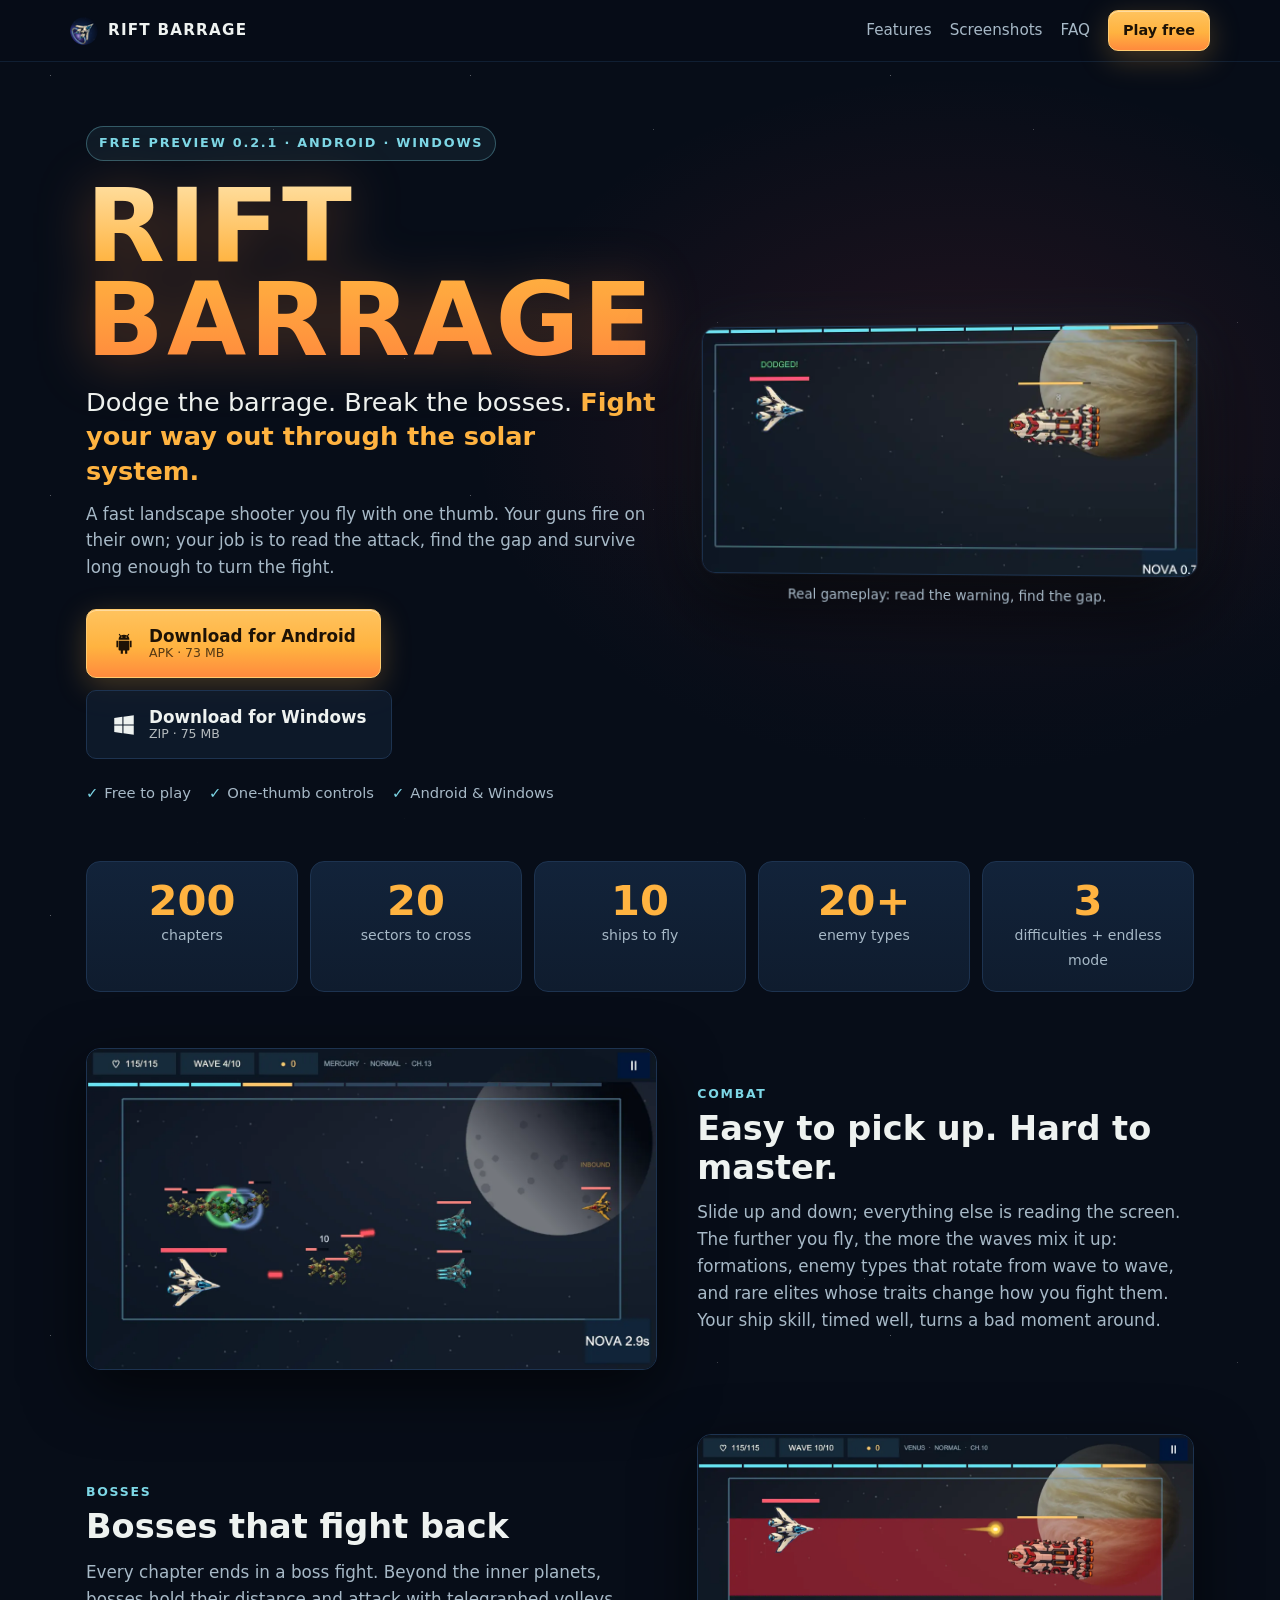
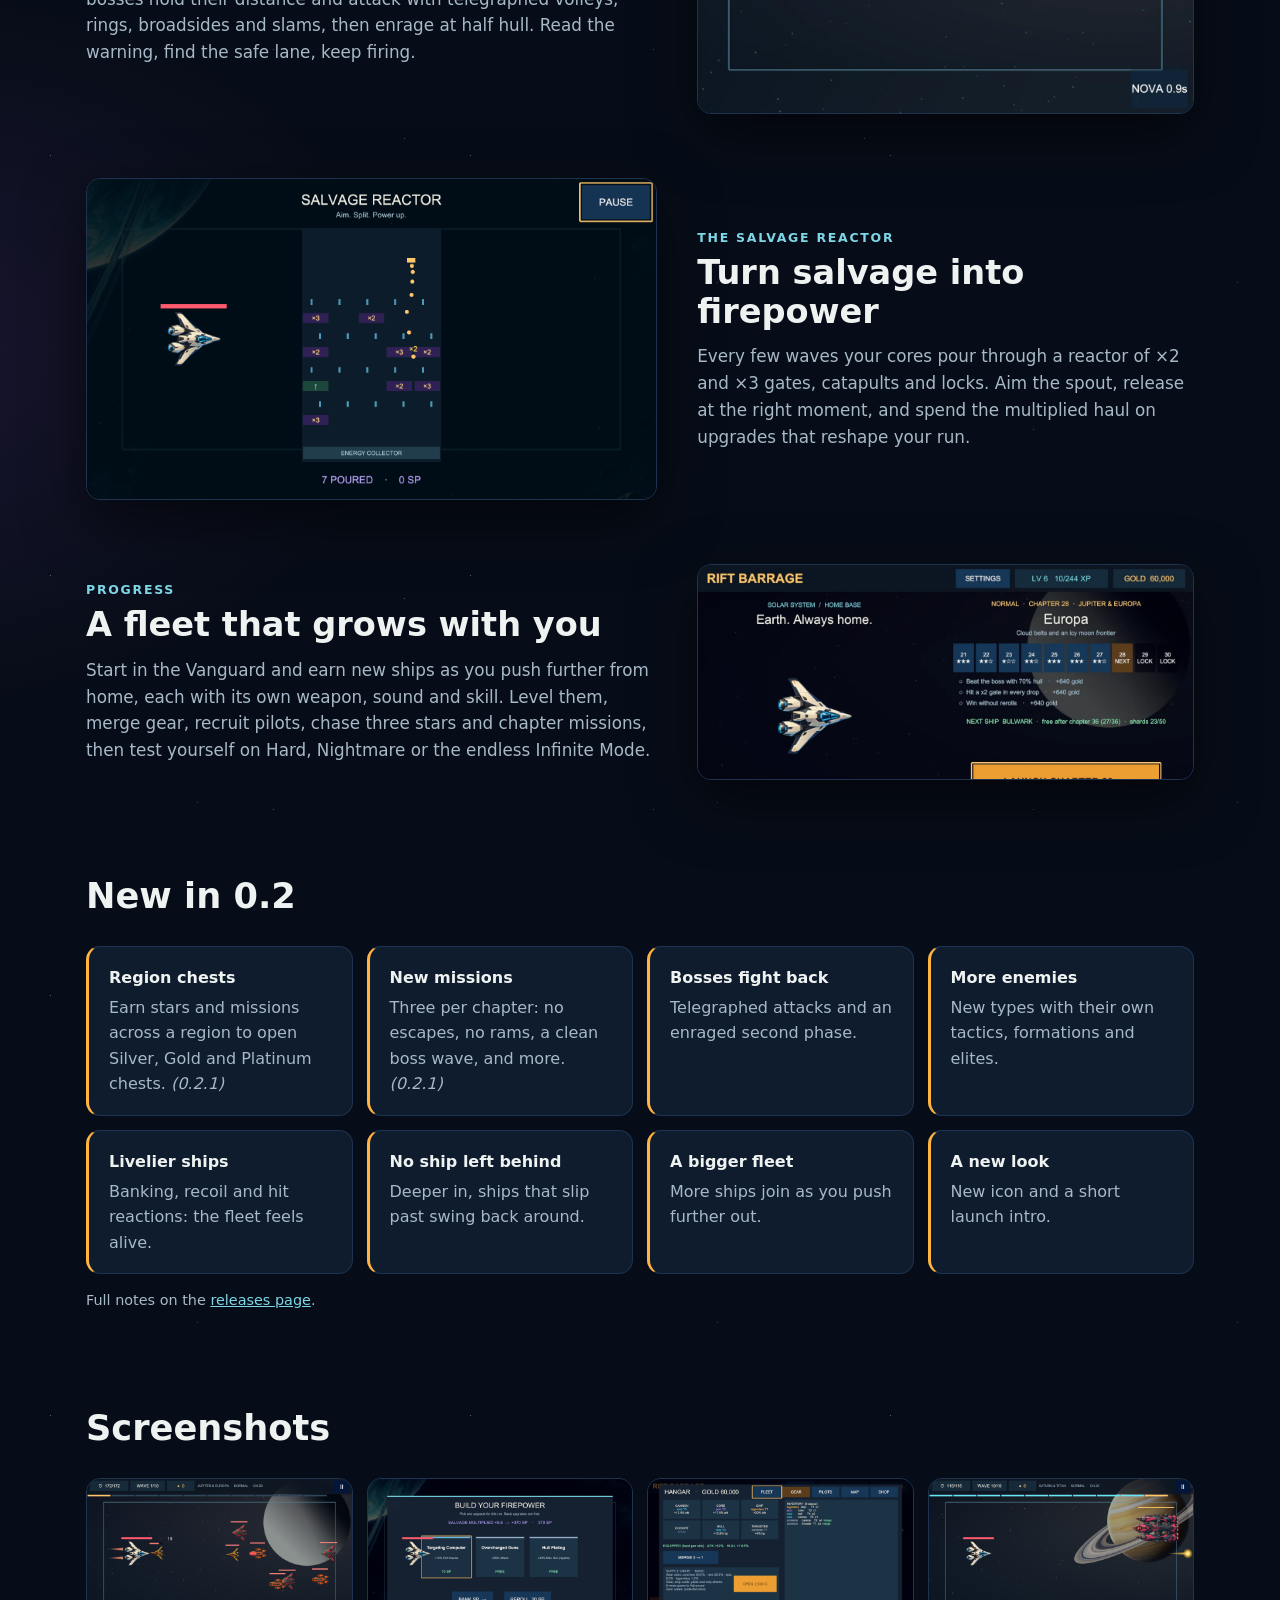
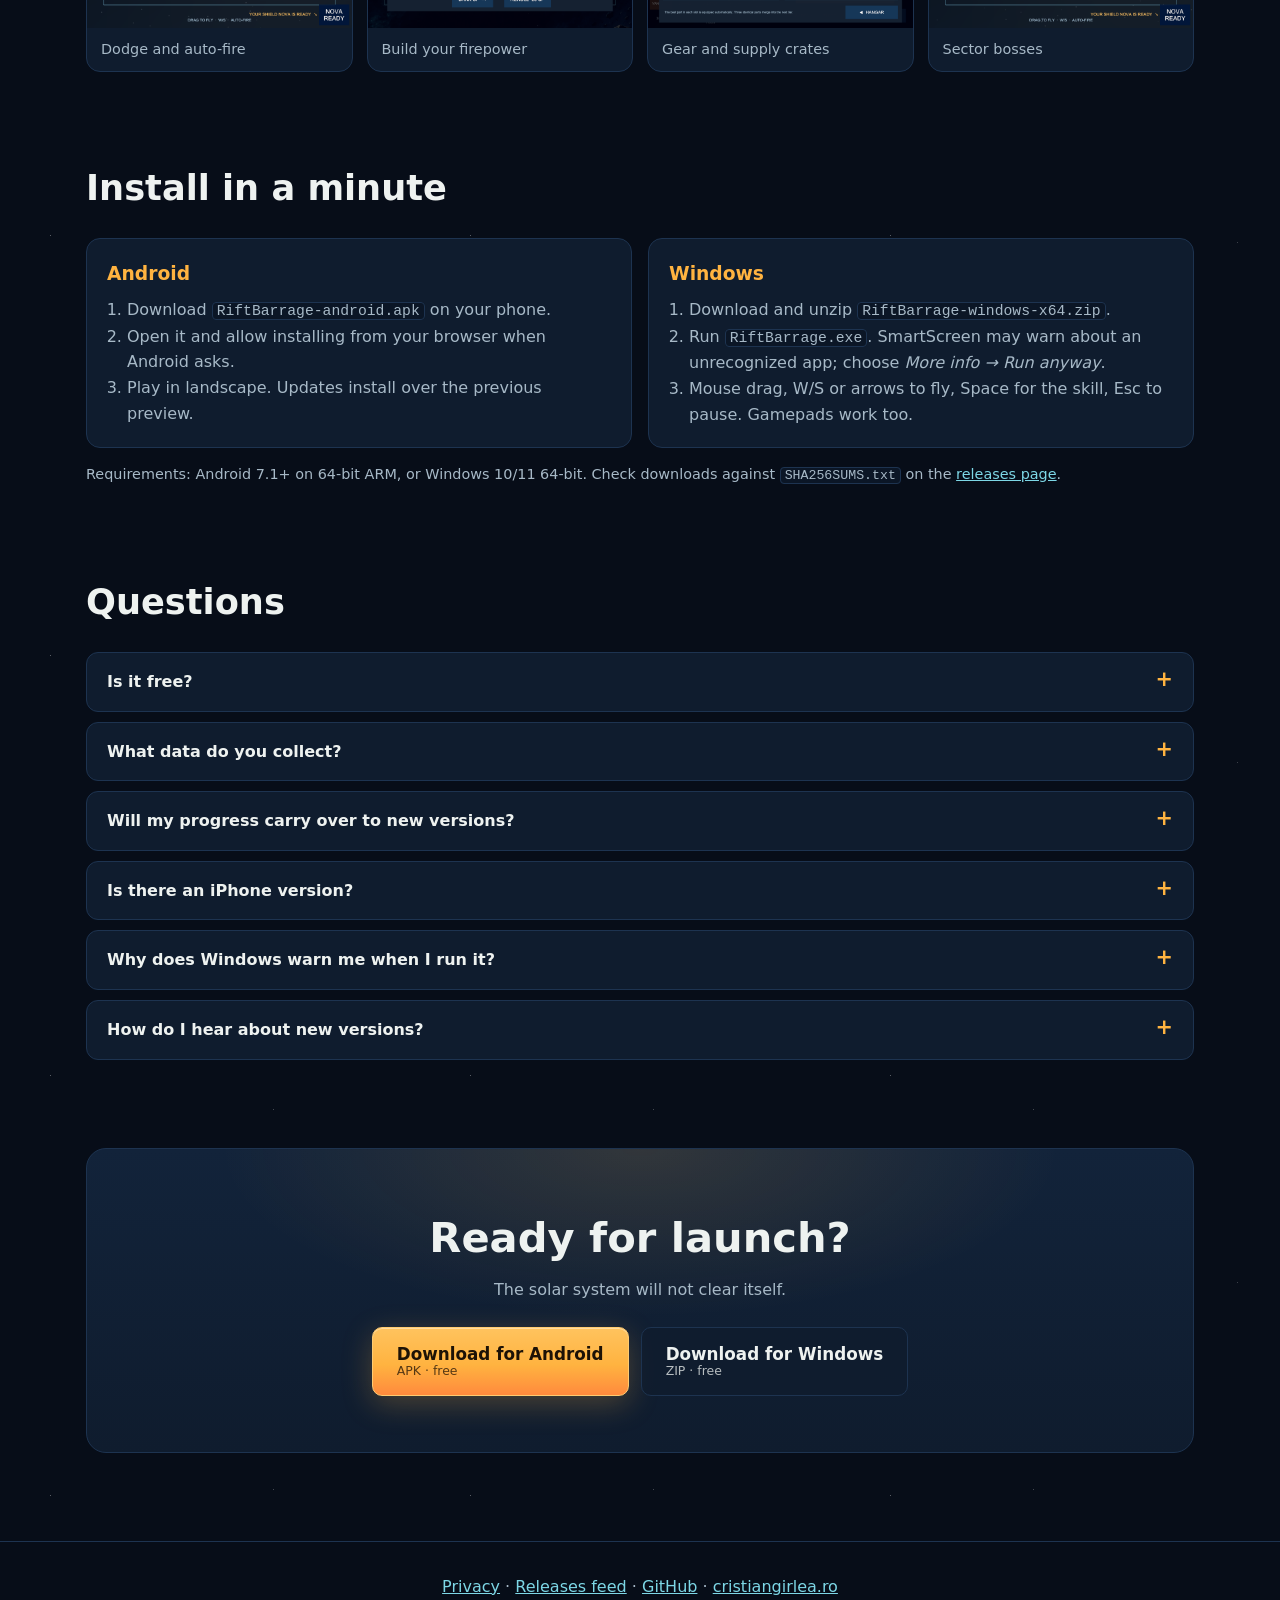
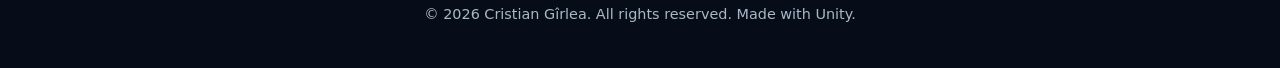
==== commit 2d371330: "Preview 0.2.1: region chests and new missions" ====
--- a/site/index.html
+++ b/site/index.html
@@ -51,7 +51,7 @@
   <header class="hero" id="top">
     <div class="hero-inner">
     <div class="hero-text">
-      <p class="kicker">Free preview 0.2.0 · Android · Windows</p>
+      <p class="kicker">Free preview 0.2.1 · Android · Windows</p>
       <h1>RIFT<br>BARRAGE</h1>
       <p class="lead">Dodge the barrage. Break the bosses. <strong>Fight your way out through the solar system.</strong></p>
       <p class="sub">A fast landscape shooter you fly with one thumb. Your guns fire on their own; your job is to read the attack, find the gap and survive long enough to turn the fight.</p>
@@ -119,8 +119,10 @@
     </section>
 
     <section class="new">
-      <h2 class="section-title">New in 0.2.0</h2>
+      <h2 class="section-title">New in 0.2</h2>
       <ul class="cards">
+        <li><strong>Region chests</strong>Earn stars and missions across a region to open Silver, Gold and Platinum chests. <em>(0.2.1)</em></li>
+        <li><strong>New missions</strong>Three per chapter: no escapes, no rams, a clean boss wave, and more. <em>(0.2.1)</em></li>
         <li><strong>Bosses fight back</strong>Telegraphed attacks and an enraged second phase.</li>
         <li><strong>More enemies</strong>New types with their own tactics, formations and elites.</li>
         <li><strong>Livelier ships</strong>Banking, recoil and hit reactions: the fleet feels alive.</li>
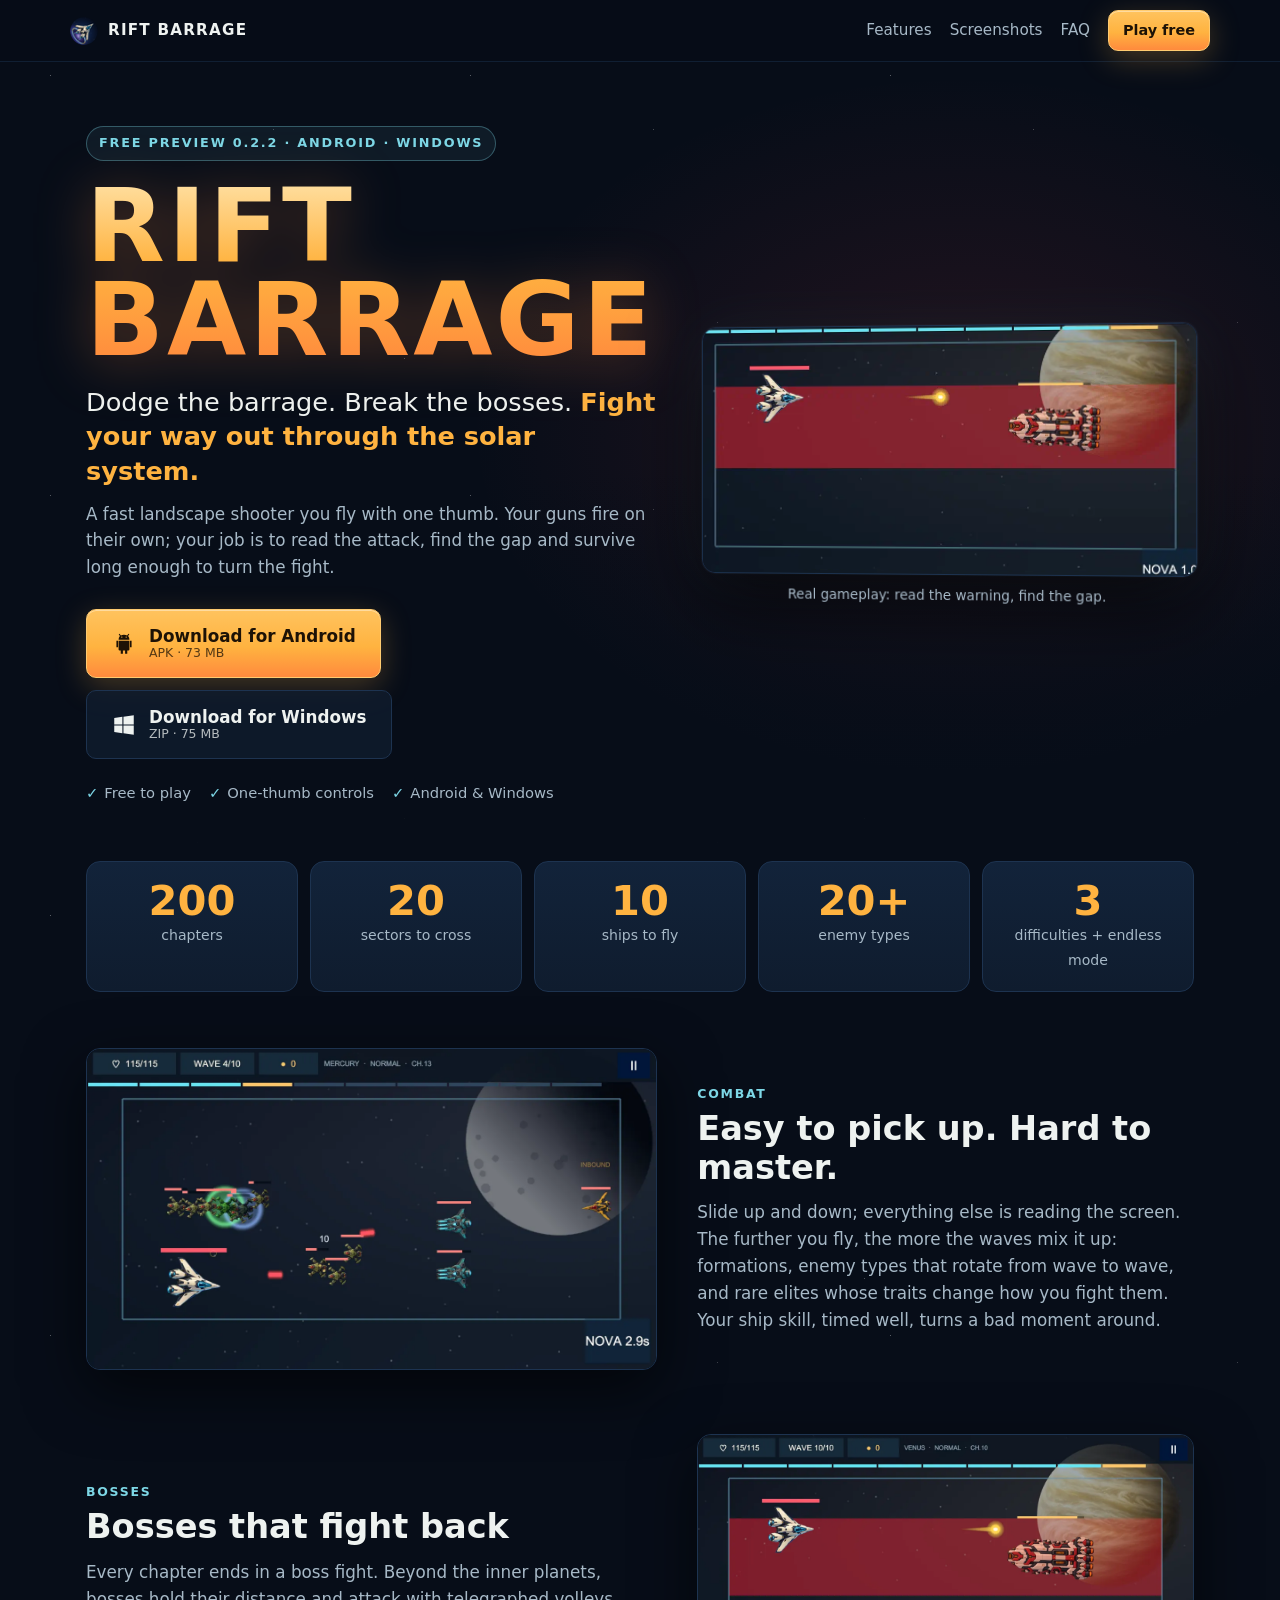
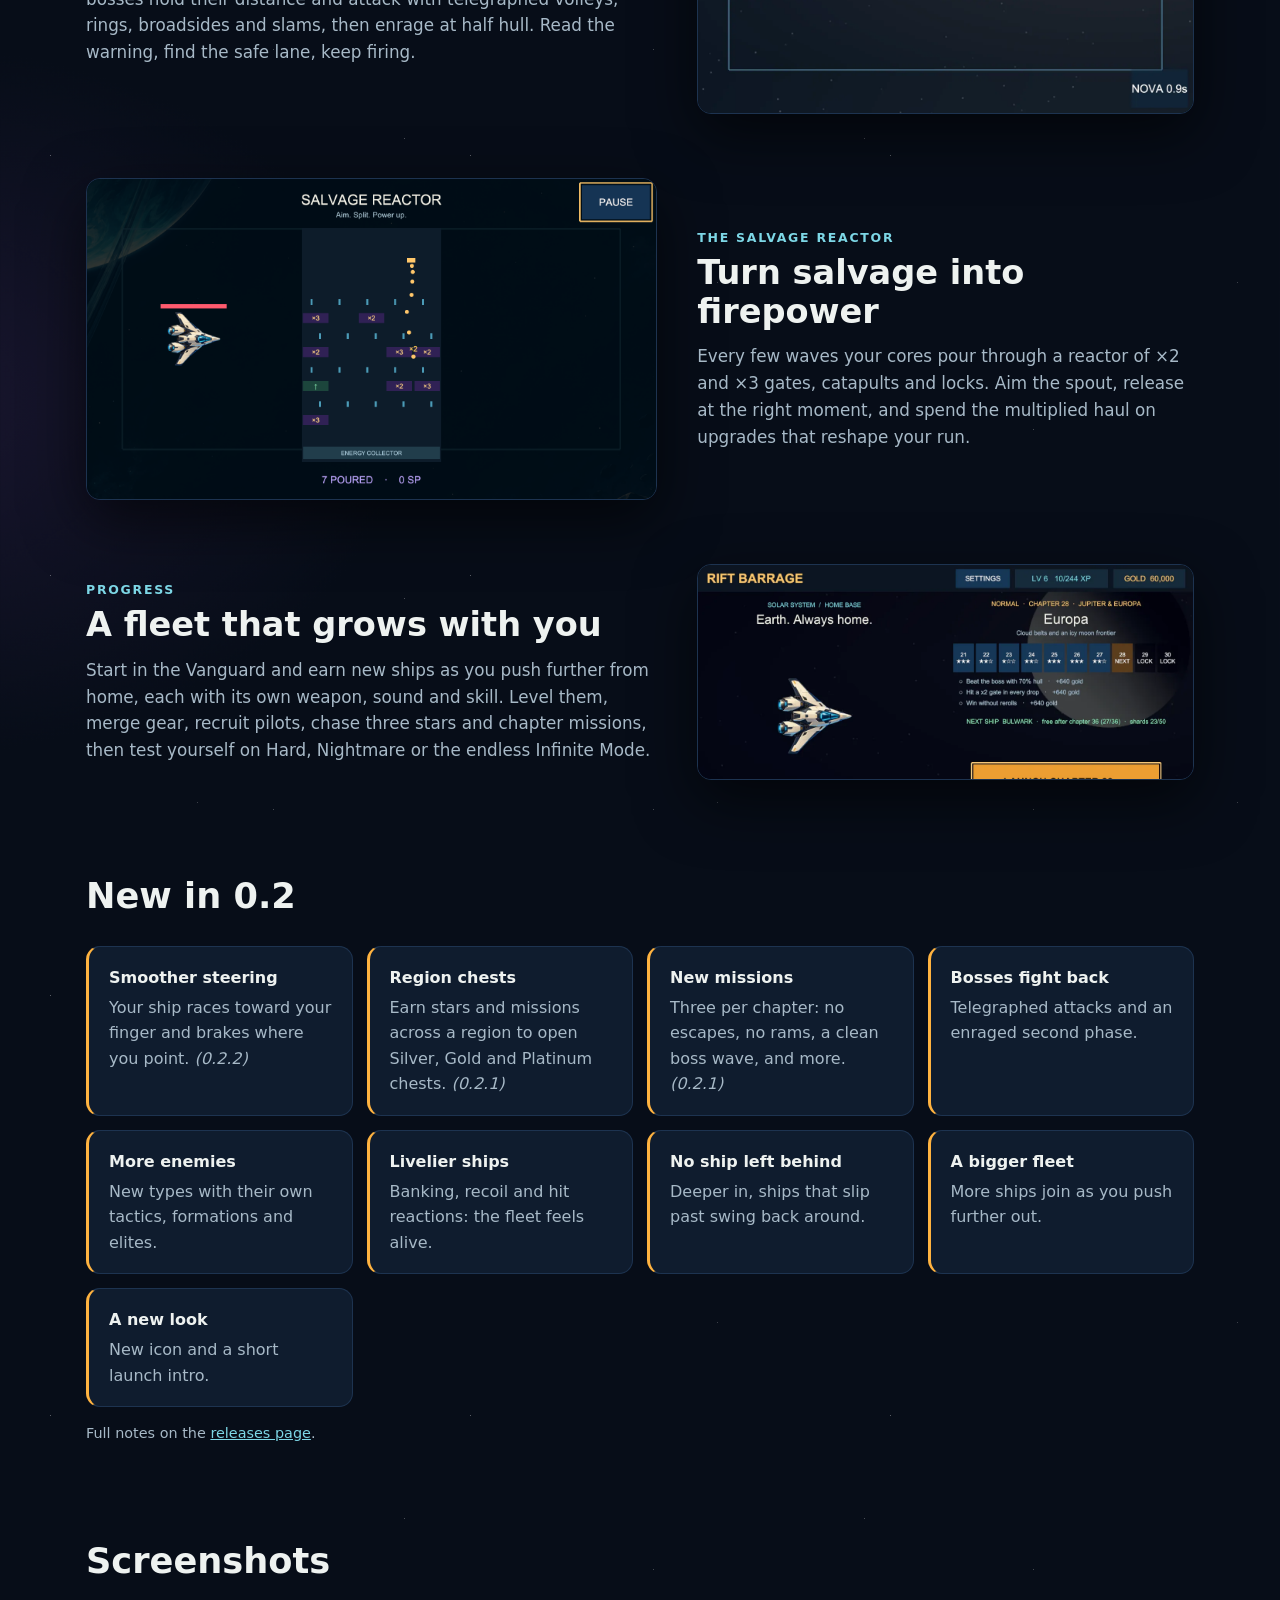
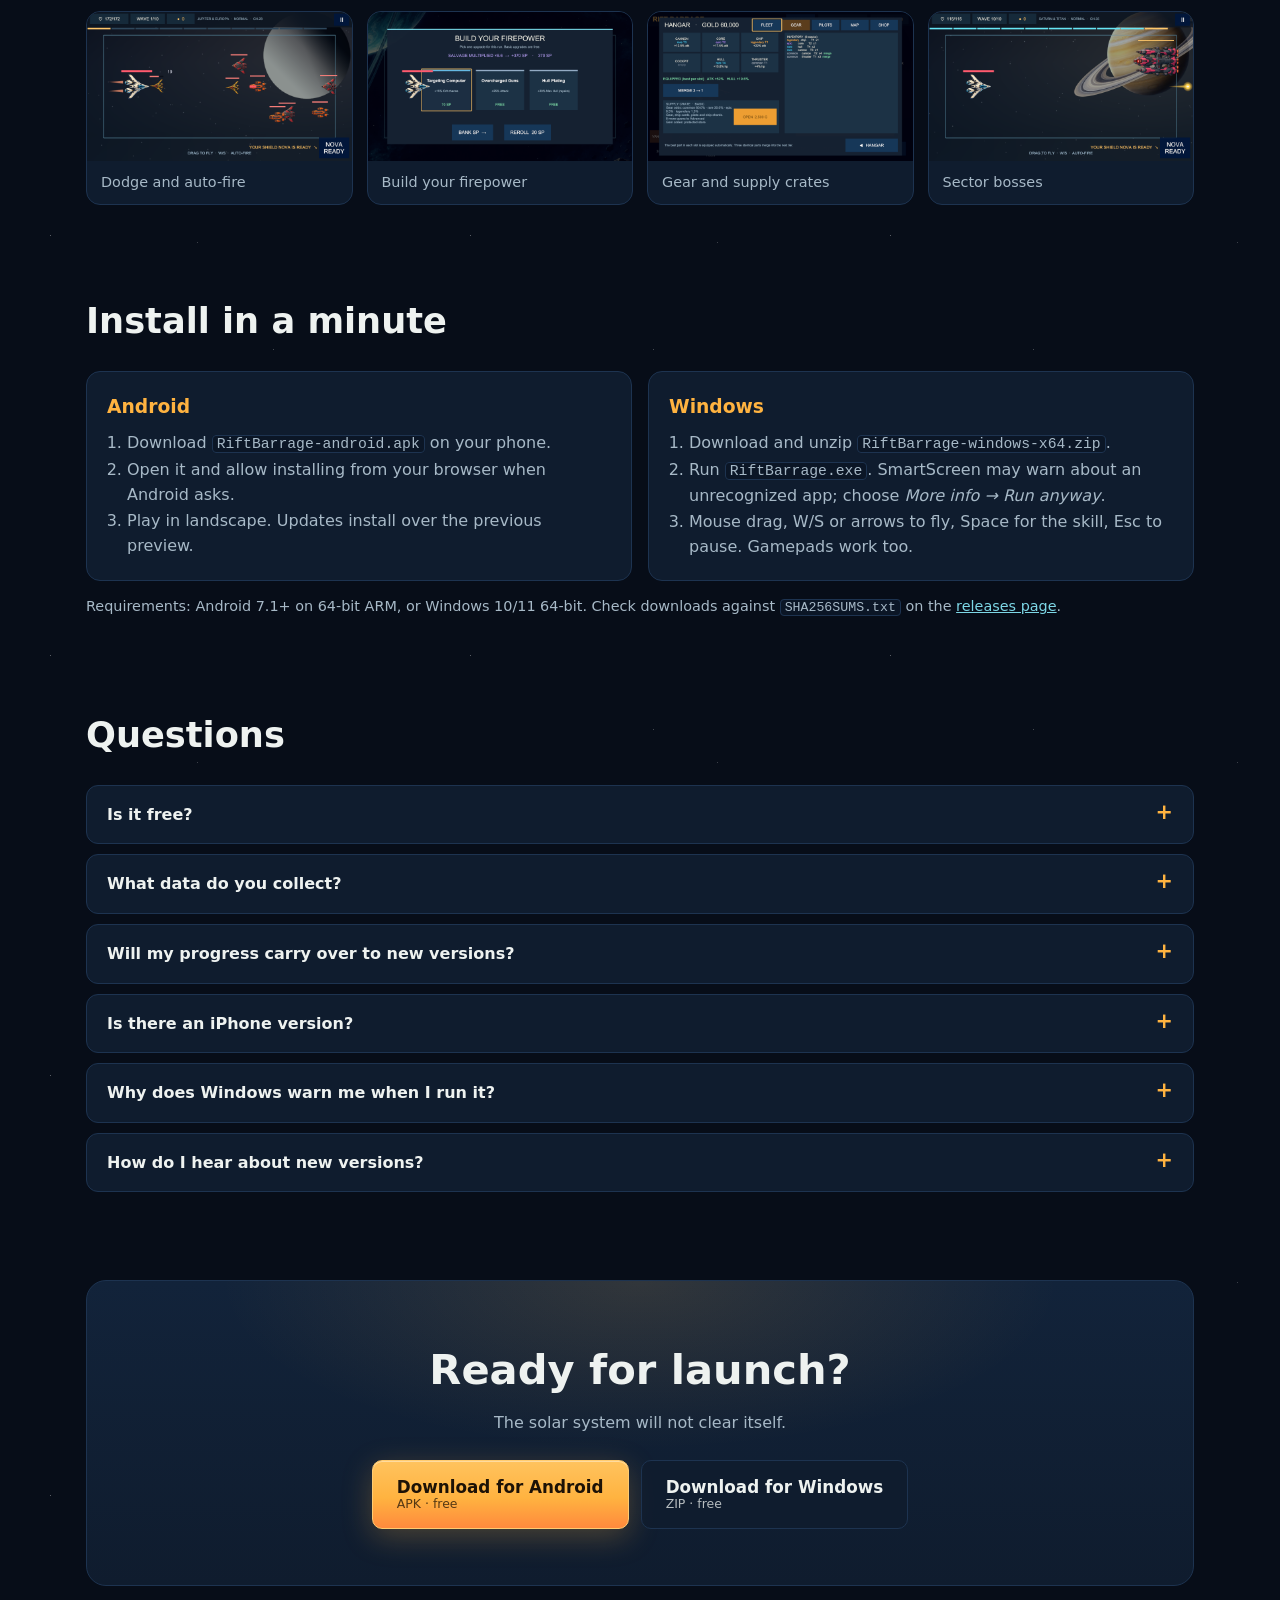
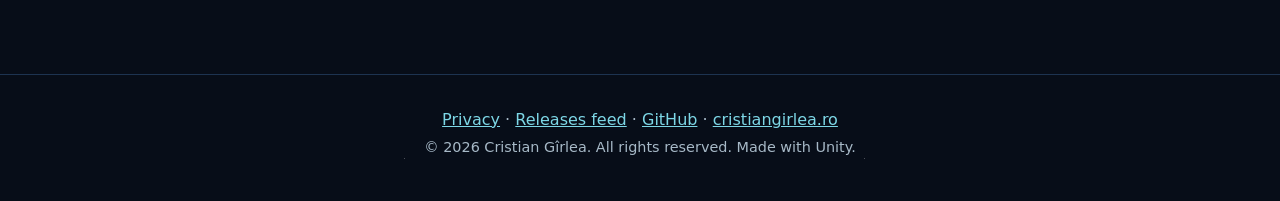
==== commit d1b8e3a4: "Preview 0.2.2: smoother steering" ====
--- a/site/index.html
+++ b/site/index.html
@@ -51,7 +51,7 @@
   <header class="hero" id="top">
     <div class="hero-inner">
     <div class="hero-text">
-      <p class="kicker">Free preview 0.2.1 · Android · Windows</p>
+      <p class="kicker">Free preview 0.2.2 · Android · Windows</p>
       <h1>RIFT<br>BARRAGE</h1>
       <p class="lead">Dodge the barrage. Break the bosses. <strong>Fight your way out through the solar system.</strong></p>
       <p class="sub">A fast landscape shooter you fly with one thumb. Your guns fire on their own; your job is to read the attack, find the gap and survive long enough to turn the fight.</p>
@@ -121,6 +121,7 @@
     <section class="new">
       <h2 class="section-title">New in 0.2</h2>
       <ul class="cards">
+        <li><strong>Smoother steering</strong>Your ship races toward your finger and brakes where you point. <em>(0.2.2)</em></li>
         <li><strong>Region chests</strong>Earn stars and missions across a region to open Silver, Gold and Platinum chests. <em>(0.2.1)</em></li>
         <li><strong>New missions</strong>Three per chapter: no escapes, no rams, a clean boss wave, and more. <em>(0.2.1)</em></li>
         <li><strong>Bosses fight back</strong>Telegraphed attacks and an enraged second phase.</li>
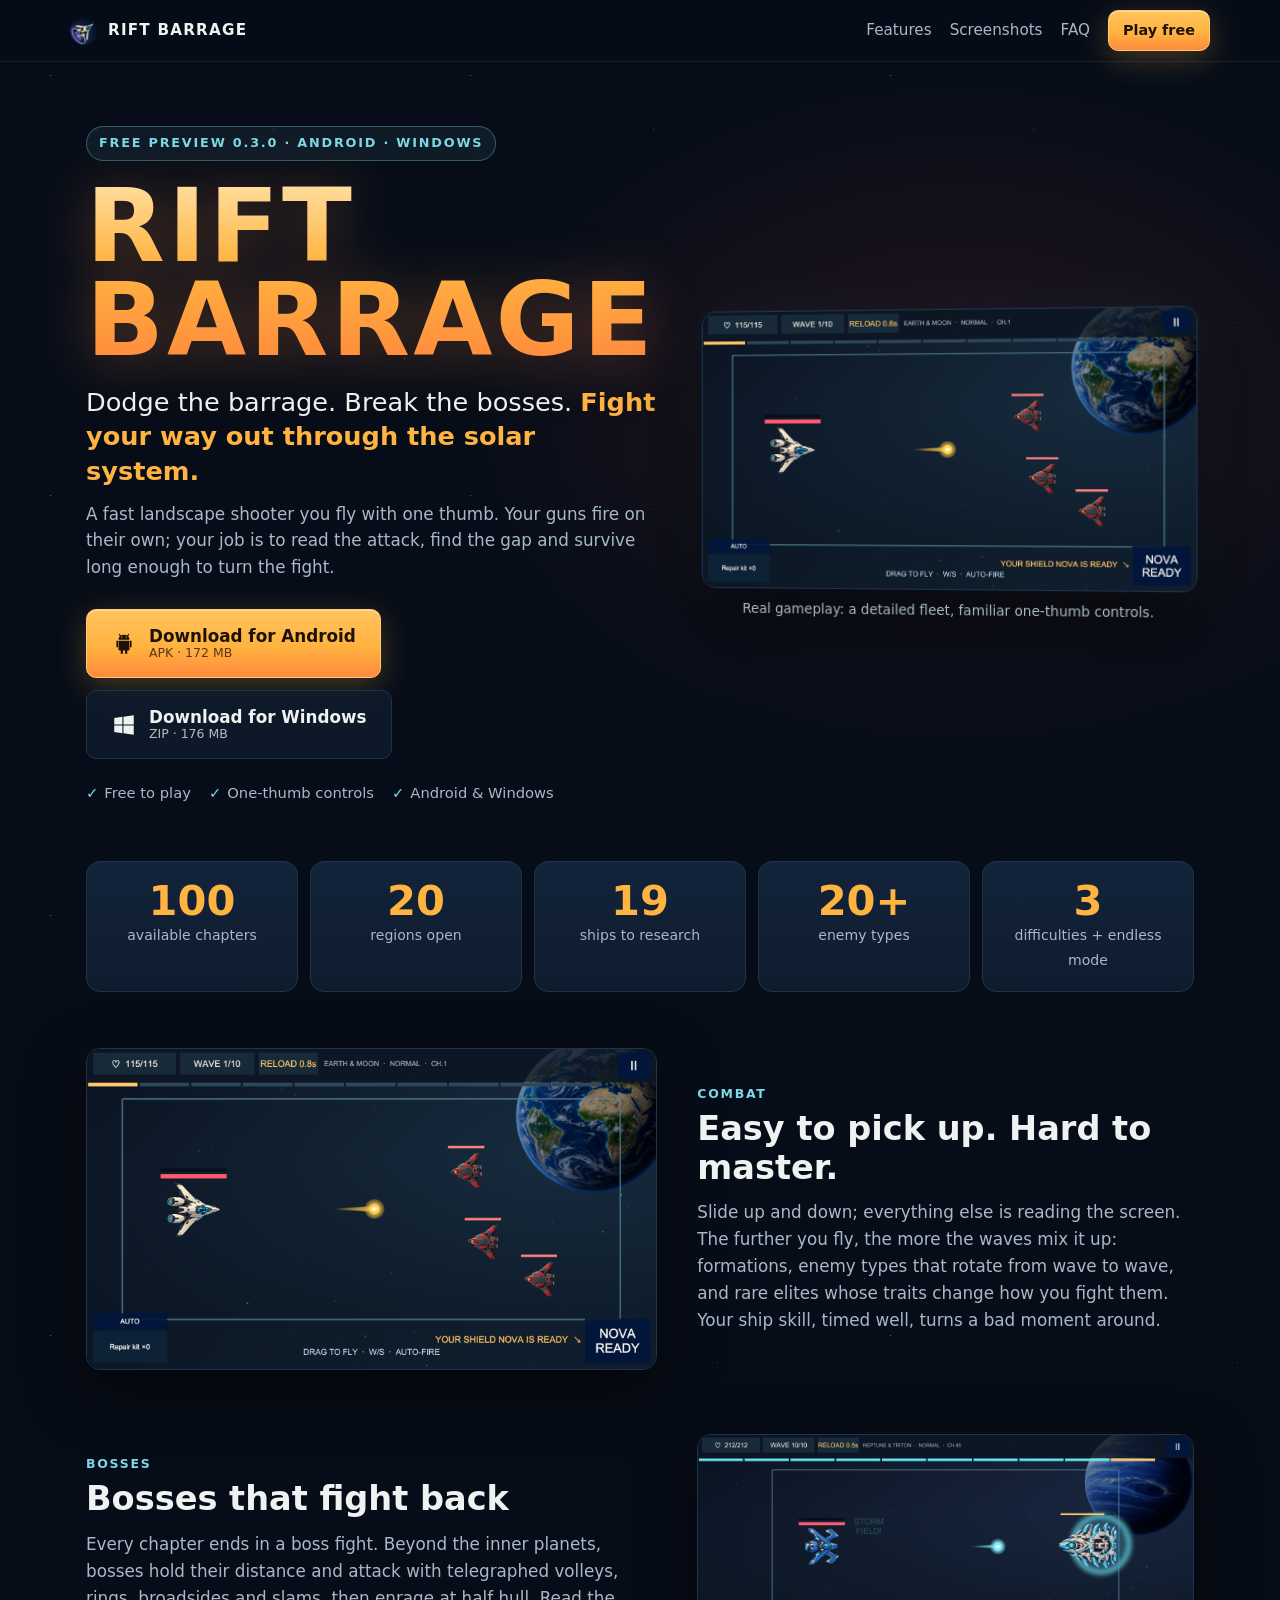
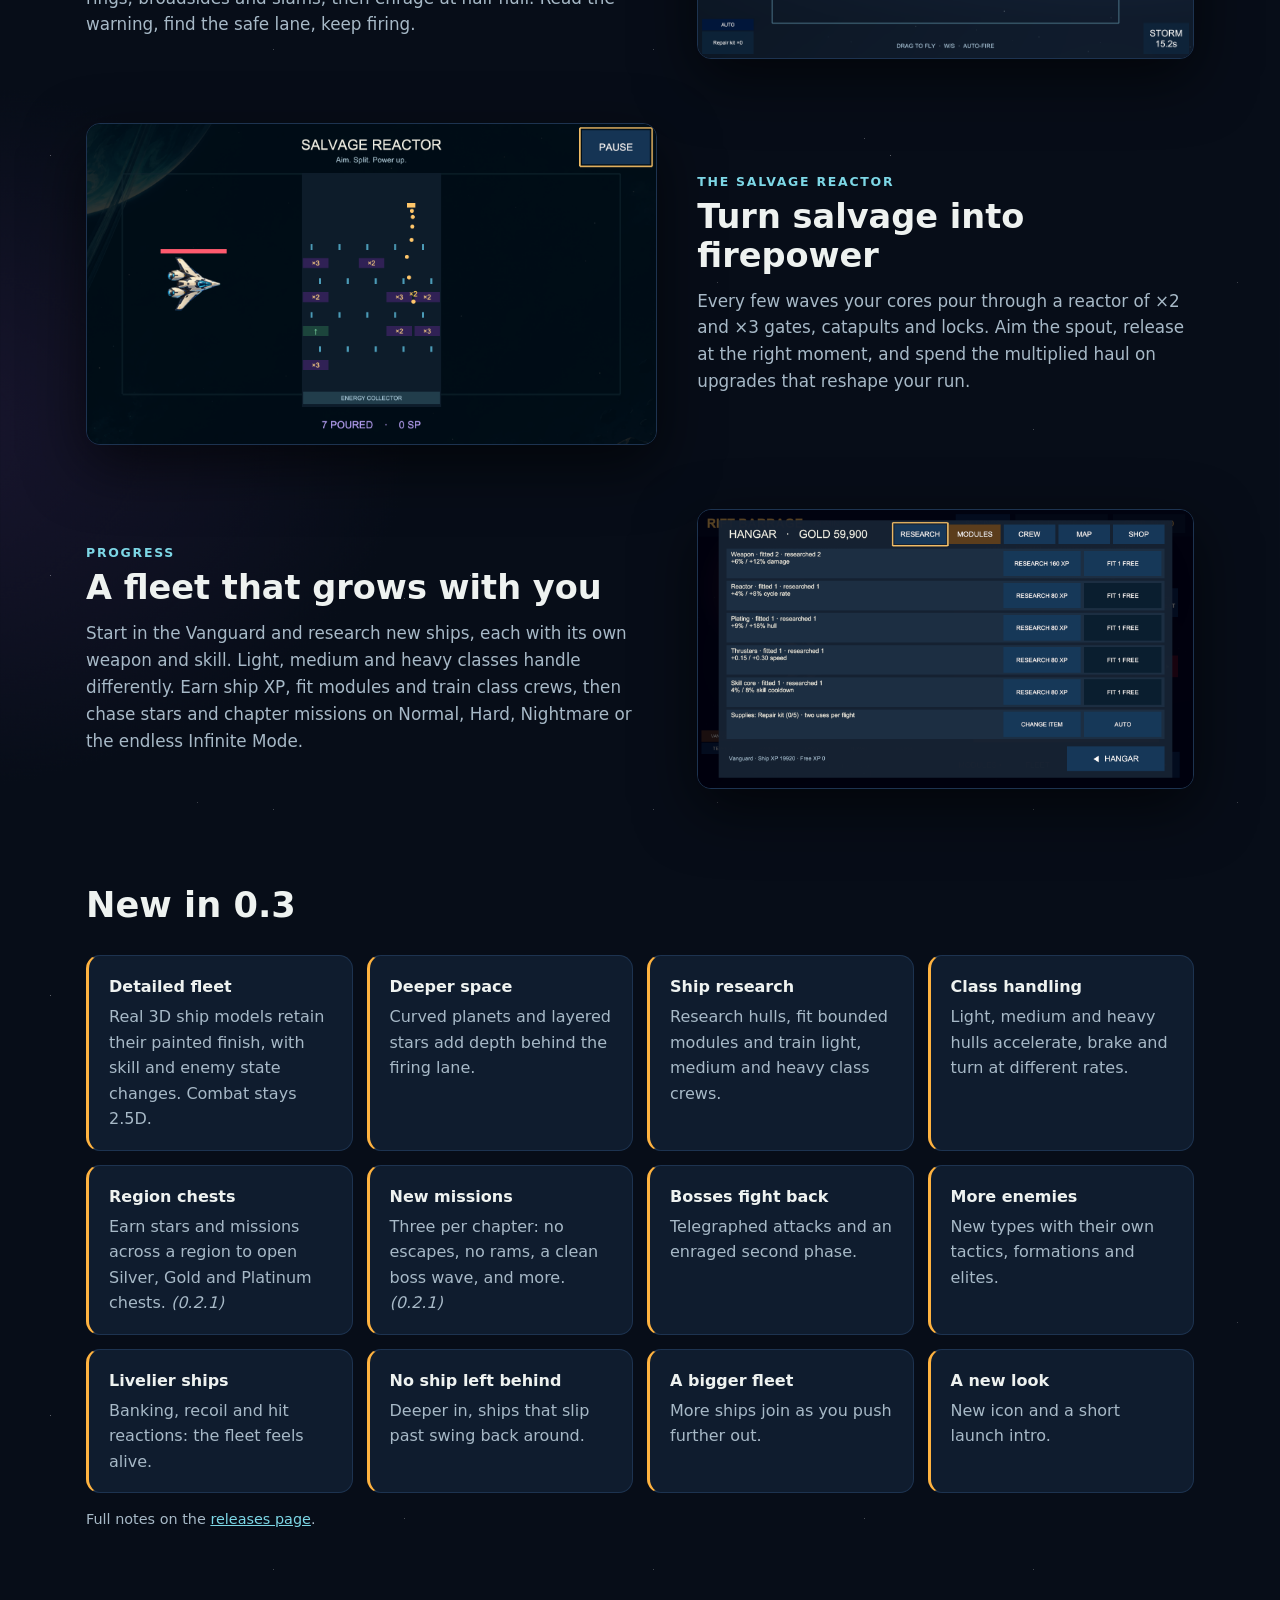
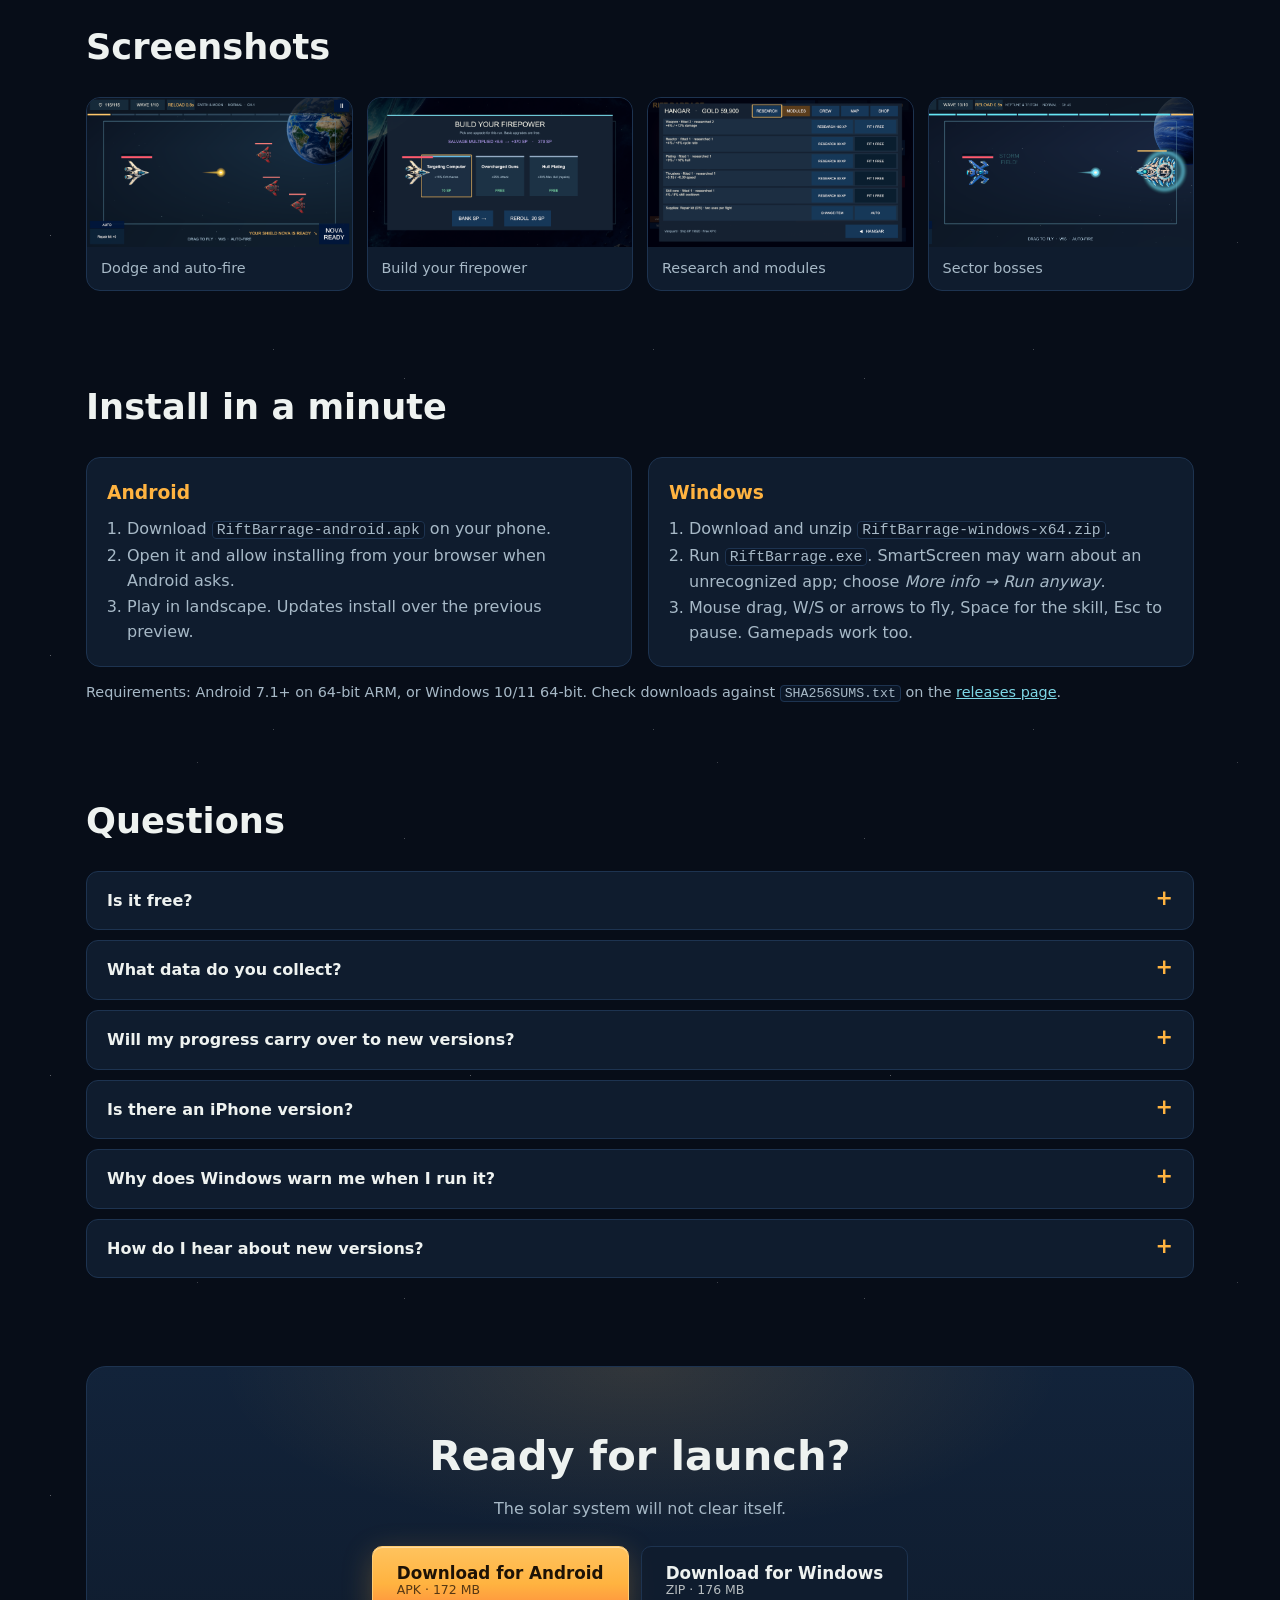
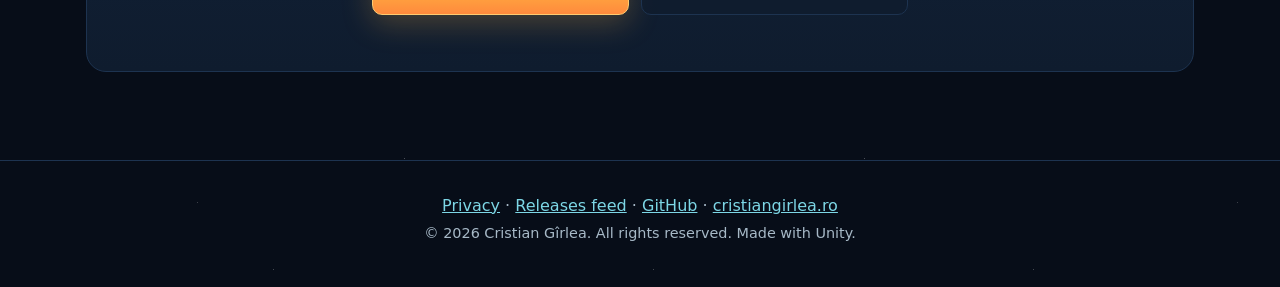
==== commit 3637d9d2: "Preview 0.3.0: detailed fleet and research progression" ====
--- a/site/index.html
+++ b/site/index.html
@@ -4,12 +4,12 @@
   <meta charset="utf-8">
   <meta name="viewport" content="width=device-width, initial-scale=1">
   <title>Rift Barrage: a landscape space shooter for Android and Windows</title>
-  <meta name="description" content="Dodge the barrage, break the bosses and fight your way out through the solar system. 200 chapters, 10 ships, 20+ enemy types. Free to play on Android and Windows.">
+  <meta name="description" content="Dodge the barrage and build your fleet. Detailed 3D ships with 2.5D controls, 100 available chapters and 19 ships to research. Free preview for Android and Windows.">
   <link rel="canonical" href="https://riftbarrage.cristiangirlea.ro/">
   <meta property="og:type" content="website">
   <meta property="og:url" content="https://riftbarrage.cristiangirlea.ro/">
   <meta property="og:title" content="Rift Barrage: fight your way out through the solar system">
-  <meta property="og:description" content="A landscape space shooter. Dodge, auto-fire, break the bosses. 200 chapters, 10 ships. Free preview for Android and Windows.">
+  <meta property="og:description" content="A landscape space shooter with detailed 3D ships and familiar 2.5D controls. 100 available chapters, 19 ships to research. Free preview for Android and Windows.">
   <meta property="og:image" content="https://riftbarrage.cristiangirlea.ro/social-card.png">
   <meta property="og:image:width" content="1200">
   <meta property="og:image:height" content="630">
@@ -51,33 +51,33 @@
   <header class="hero" id="top">
     <div class="hero-inner">
     <div class="hero-text">
-      <p class="kicker">Free preview 0.2.2 · Android · Windows</p>
+      <p class="kicker">Free preview 0.3.0 · Android · Windows</p>
       <h1>RIFT<br>BARRAGE</h1>
       <p class="lead">Dodge the barrage. Break the bosses. <strong>Fight your way out through the solar system.</strong></p>
       <p class="sub">A fast landscape shooter you fly with one thumb. Your guns fire on their own; your job is to read the attack, find the gap and survive long enough to turn the fight.</p>
       <div class="downloads" id="download">
         <a class="btn primary big" href="https://github.com/cristiangirlea/rift-barrage/releases/latest/download/RiftBarrage-android.apk">
           <svg viewBox="0 0 24 24" aria-hidden="true"><path d="M7 9h10v8a1 1 0 0 1-1 1h-1v3h-2v-3h-2v3H9v-3H8a1 1 0 0 1-1-1V9Zm-2 0h1.5v6H5V9Zm12.5 0H19v6h-1.5V9ZM8.2 4.6 7.1 3.1l.8-.6 1.2 1.6A6.5 6.5 0 0 1 12 3.5c1 0 2 .2 2.9.6l1.2-1.6.8.6-1.1 1.5A5 5 0 0 1 17 8H7a5 5 0 0 1 1.2-3.4ZM10 6.2a.6.6 0 1 0 0-1.2.6.6 0 0 0 0 1.2Zm4 0a.6.6 0 1 0 0-1.2.6.6 0 0 0 0 1.2Z"/></svg>
-          <span>Download for Android<small>APK · 73 MB</small></span></a>
+          <span>Download for Android<small>APK · 172 MB</small></span></a>
         <a class="btn big" href="https://github.com/cristiangirlea/rift-barrage/releases/latest/download/RiftBarrage-windows-x64.zip">
           <svg viewBox="0 0 24 24" aria-hidden="true"><path d="M3 5.5 10.5 4.4v7.1H3V5.5Zm8.5-1.2L21 3v8.5h-9.5V4.3ZM3 12.5h7.5v7.1L3 18.5v-6Zm8.5 0H21V21l-9.5-1.3v-7.2Z"/></svg>
-          <span>Download for Windows<small>ZIP · 75 MB</small></span></a>
+          <span>Download for Windows<small>ZIP · 176 MB</small></span></a>
       </div>
       <ul class="trust">
         <li>Free to play</li><li>One-thumb controls</li><li>Android &amp; Windows</li>
       </ul>
     </div>
     <figure class="clip">
-      <img src="screenshots/v2-loop.webp" alt="Gameplay: a boss telegraphs an attack band and the ship slides into the safe lane" fetchpriority="high">
-      <figcaption>Real gameplay: read the warning, find the gap.</figcaption>
+      <img src="screenshots/v3-combat.png" alt="Detailed fleet meshes fighting above a curved Earth backdrop" fetchpriority="high">
+      <figcaption>Real gameplay: a detailed fleet, familiar one-thumb controls.</figcaption>
     </figure>
     </div>
   </header>
 
   <section class="stats" aria-label="The game in numbers">
-    <div><strong>200</strong><span>chapters</span></div>
-    <div><strong>20</strong><span>sectors to cross</span></div>
-    <div><strong>10</strong><span>ships to fly</span></div>
+    <div><strong>100</strong><span>available chapters</span></div>
+    <div><strong>20</strong><span>regions open</span></div>
+    <div><strong>19</strong><span>ships to research</span></div>
     <div><strong>20+</strong><span>enemy types</span></div>
     <div><strong>3</strong><span>difficulties + endless mode</span></div>
   </section>
@@ -85,7 +85,7 @@
   <main>
     <section id="features" class="rows">
       <article class="row">
-        <img src="screenshots/v2-combat.webp" alt="A wave of enemy ships in formation, with an elite marked by a halo" loading="lazy">
+        <img src="screenshots/v3-combat.png" alt="Native ship models and auto-fire in the Earth region" loading="lazy">
         <div>
           <p class="eyebrow">Combat</p>
           <h2>Easy to pick up. Hard to master.</h2>
@@ -93,7 +93,7 @@
         </div>
       </article>
       <article class="row flip">
-        <img src="screenshots/v2-boss.webp" alt="A sector boss telegraphing an attack band across the screen" loading="lazy">
+        <img src="screenshots/v3-boss.png" alt="A native boss model and a ship skill near Neptune" loading="lazy">
         <div>
           <p class="eyebrow">Bosses</p>
           <h2>Bosses that fight back</h2>
@@ -109,19 +109,22 @@
         </div>
       </article>
       <article class="row flip">
-        <img src="screenshots/v2-hangar.webp" alt="The hangar with the fleet and upgrades" loading="lazy">
+        <img src="screenshots/v3-modules.png" alt="Researching and fitting ship modules" loading="lazy">
         <div>
           <p class="eyebrow">Progress</p>
           <h2>A fleet that grows with you</h2>
-          <p>Start in the Vanguard and earn new ships as you push further from home, each with its own weapon, sound and skill. Level them, merge gear, recruit pilots, chase three stars and chapter missions, then test yourself on Hard, Nightmare or the endless Infinite Mode.</p>
+          <p>Start in the Vanguard and research new ships, each with its own weapon and skill. Light, medium and heavy classes handle differently. Earn ship XP, fit modules and train class crews, then chase stars and chapter missions on Normal, Hard, Nightmare or the endless Infinite Mode.</p>
         </div>
       </article>
     </section>
 
     <section class="new">
-      <h2 class="section-title">New in 0.2</h2>
+      <h2 class="section-title">New in 0.3</h2>
       <ul class="cards">
-        <li><strong>Smoother steering</strong>Your ship races toward your finger and brakes where you point. <em>(0.2.2)</em></li>
+        <li><strong>Detailed fleet</strong>Real 3D ship models retain their painted finish, with skill and enemy state changes. Combat stays 2.5D.</li>
+        <li><strong>Deeper space</strong>Curved planets and layered stars add depth behind the firing lane.</li>
+        <li><strong>Ship research</strong>Research hulls, fit bounded modules and train light, medium and heavy class crews.</li>
+        <li><strong>Class handling</strong>Light, medium and heavy hulls accelerate, brake and turn at different rates.</li>
         <li><strong>Region chests</strong>Earn stars and missions across a region to open Silver, Gold and Platinum chests. <em>(0.2.1)</em></li>
         <li><strong>New missions</strong>Three per chapter: no escapes, no rams, a clean boss wave, and more. <em>(0.2.1)</em></li>
         <li><strong>Bosses fight back</strong>Telegraphed attacks and an enraged second phase.</li>
@@ -137,10 +140,10 @@
     <section id="screens">
       <h2 class="section-title">Screenshots</h2>
       <div class="gallery">
-        <figure><img src="screenshots/02-combat-europa.png" alt="Dodging enemy fire near Jupiter" loading="lazy"><figcaption>Dodge and auto-fire</figcaption></figure>
+        <figure><img src="screenshots/v3-combat.png" alt="Dodging enemy fire above Earth" loading="lazy"><figcaption>Dodge and auto-fire</figcaption></figure>
         <figure><img src="screenshots/08-draft.png" alt="Choosing an upgrade in the draft" loading="lazy"><figcaption>Build your firepower</figcaption></figure>
-        <figure><img src="screenshots/06-gear.png" alt="Gear and supply crates" loading="lazy"><figcaption>Gear and supply crates</figcaption></figure>
-        <figure><img src="screenshots/03-boss-saturn.png" alt="A sector boss among the outer planets" loading="lazy"><figcaption>Sector bosses</figcaption></figure>
+        <figure><img src="screenshots/v3-modules.png" alt="Researching ship modules" loading="lazy"><figcaption>Research and modules</figcaption></figure>
+        <figure><img src="screenshots/v3-boss.png" alt="A sector boss near Neptune" loading="lazy"><figcaption>Sector bosses</figcaption></figure>
       </div>
     </section>
 
@@ -171,7 +174,7 @@
       <h2 class="section-title">Questions</h2>
       <details><summary>Is it free?</summary><p>Yes, Rift Barrage is free to play. Later versions will add optional extras, such as watching a short ad for a revive or an extra supply box, and optional purchases. They are always a choice: finishing the campaign never requires them.</p></details>
       <details><summary>What data do you collect?</summary><p>The current preview collects nothing: no analytics, no crash reporting, no ads. When a version adds ads or online play, the <a href="privacy/">privacy page</a> will say exactly what changes before it ships, and you will be asked for consent where the law requires it.</p></details>
-      <details><summary>Will my progress carry over to new versions?</summary><p>Previews update in place and usually keep your progress. While the game is in preview, balance can change, and a later preview may occasionally need a fresh start.</p></details>
+      <details><summary>Will my progress carry over to new versions?</summary><p>Previews update in place. Version 0.3 converts earlier progression into ship research, modules and crews, and archives the original save locally. Your old upgrades will not look the same in the new system. Balance and conversion rules may change during preview.</p></details>
       <details><summary>Is there an iPhone version?</summary><p>Not yet. Android and Windows come first; an iPhone version is planned.</p></details>
       <details><summary>Why does Windows warn me when I run it?</summary><p>The preview is not code-signed yet, so SmartScreen does not recognise it. Choose <em>More info → Run anyway</em>, or compare the file against the published SHA-256 checksum first.</p></details>
       <details><summary>How do I hear about new versions?</summary><p>Follow the <a href="https://github.com/cristiangirlea/rift-barrage/releases.atom">releases feed</a> in any RSS reader, or watch the <a href="https://github.com/cristiangirlea/rift-barrage">GitHub repository</a> for releases.</p></details>
@@ -181,8 +184,8 @@
       <h2>Ready for launch?</h2>
       <p>The solar system will not clear itself.</p>
       <div class="downloads center">
-        <a class="btn primary big" href="https://github.com/cristiangirlea/rift-barrage/releases/latest/download/RiftBarrage-android.apk"><span>Download for Android<small>APK · free</small></span></a>
-        <a class="btn big" href="https://github.com/cristiangirlea/rift-barrage/releases/latest/download/RiftBarrage-windows-x64.zip"><span>Download for Windows<small>ZIP · free</small></span></a>
+        <a class="btn primary big" href="https://github.com/cristiangirlea/rift-barrage/releases/latest/download/RiftBarrage-android.apk"><span>Download for Android<small>APK · 172 MB</small></span></a>
+        <a class="btn big" href="https://github.com/cristiangirlea/rift-barrage/releases/latest/download/RiftBarrage-windows-x64.zip"><span>Download for Windows<small>ZIP · 176 MB</small></span></a>
       </div>
     </section>
   </main>
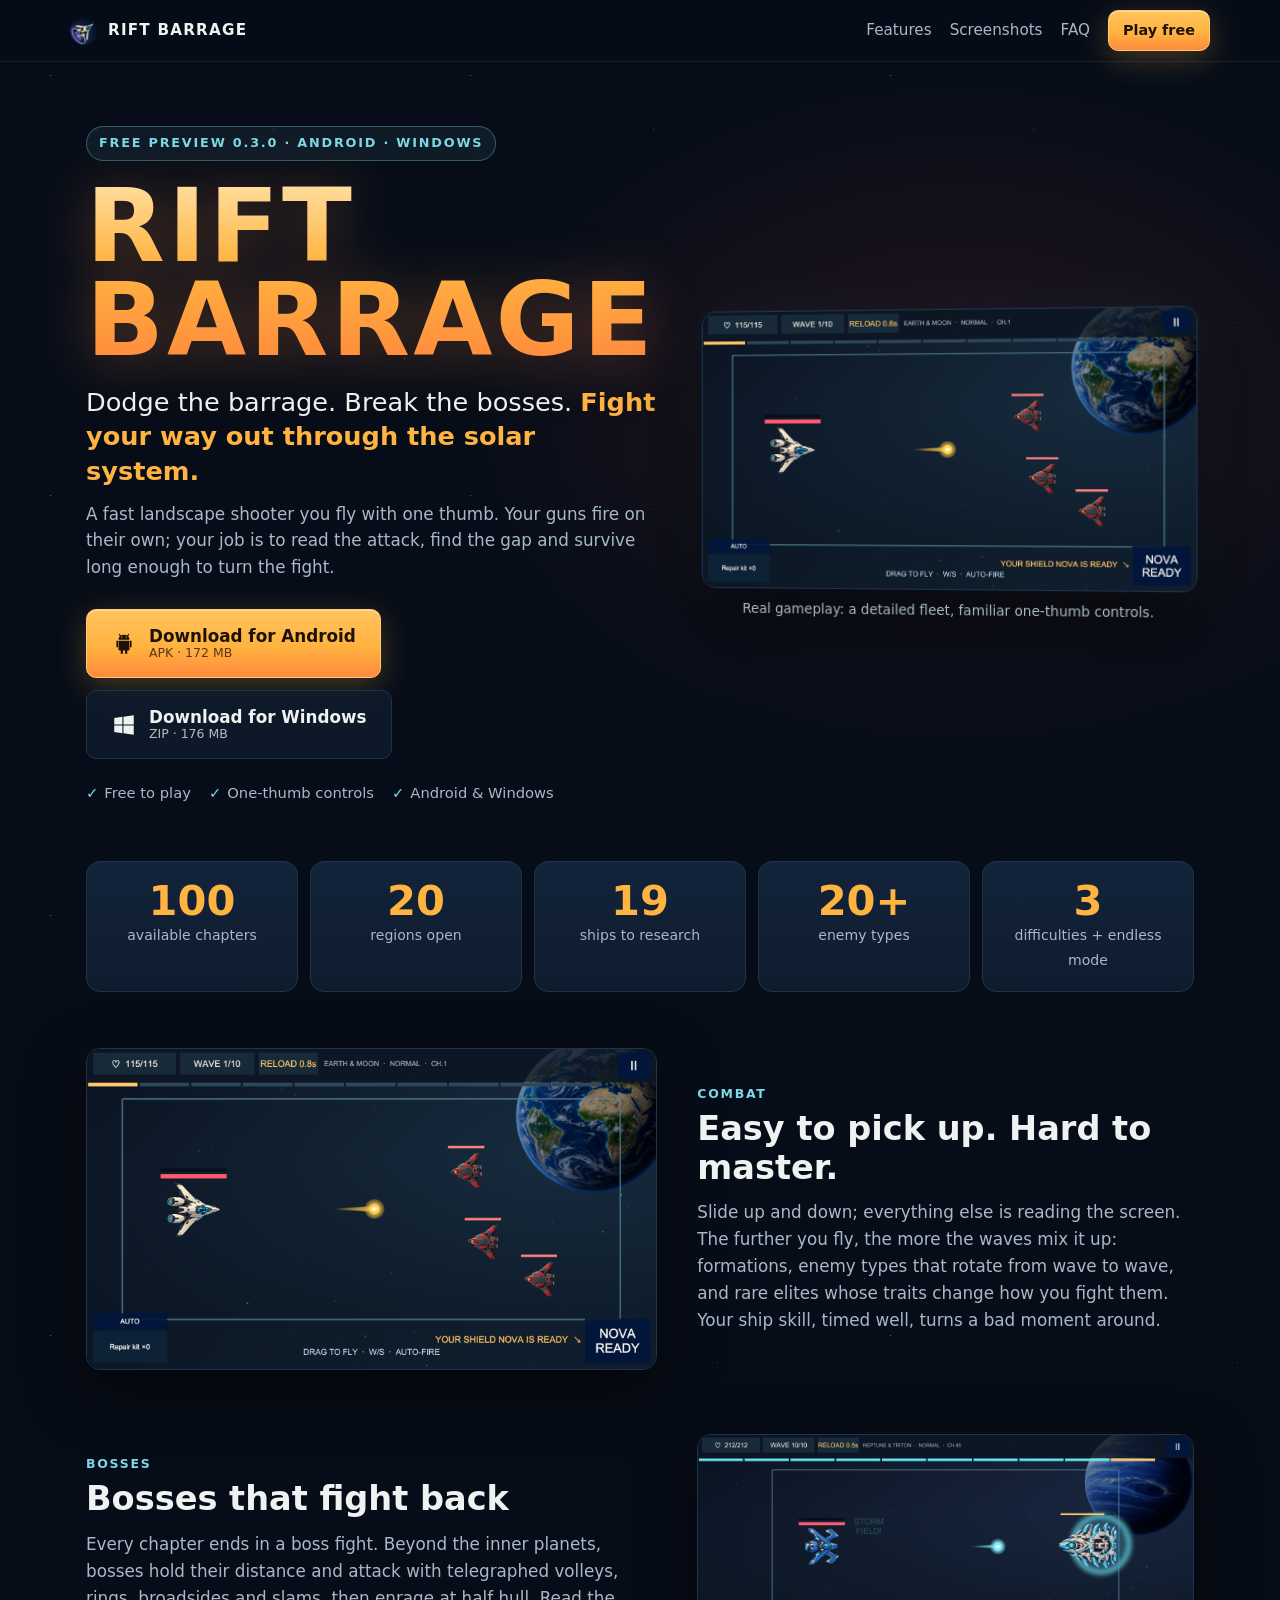
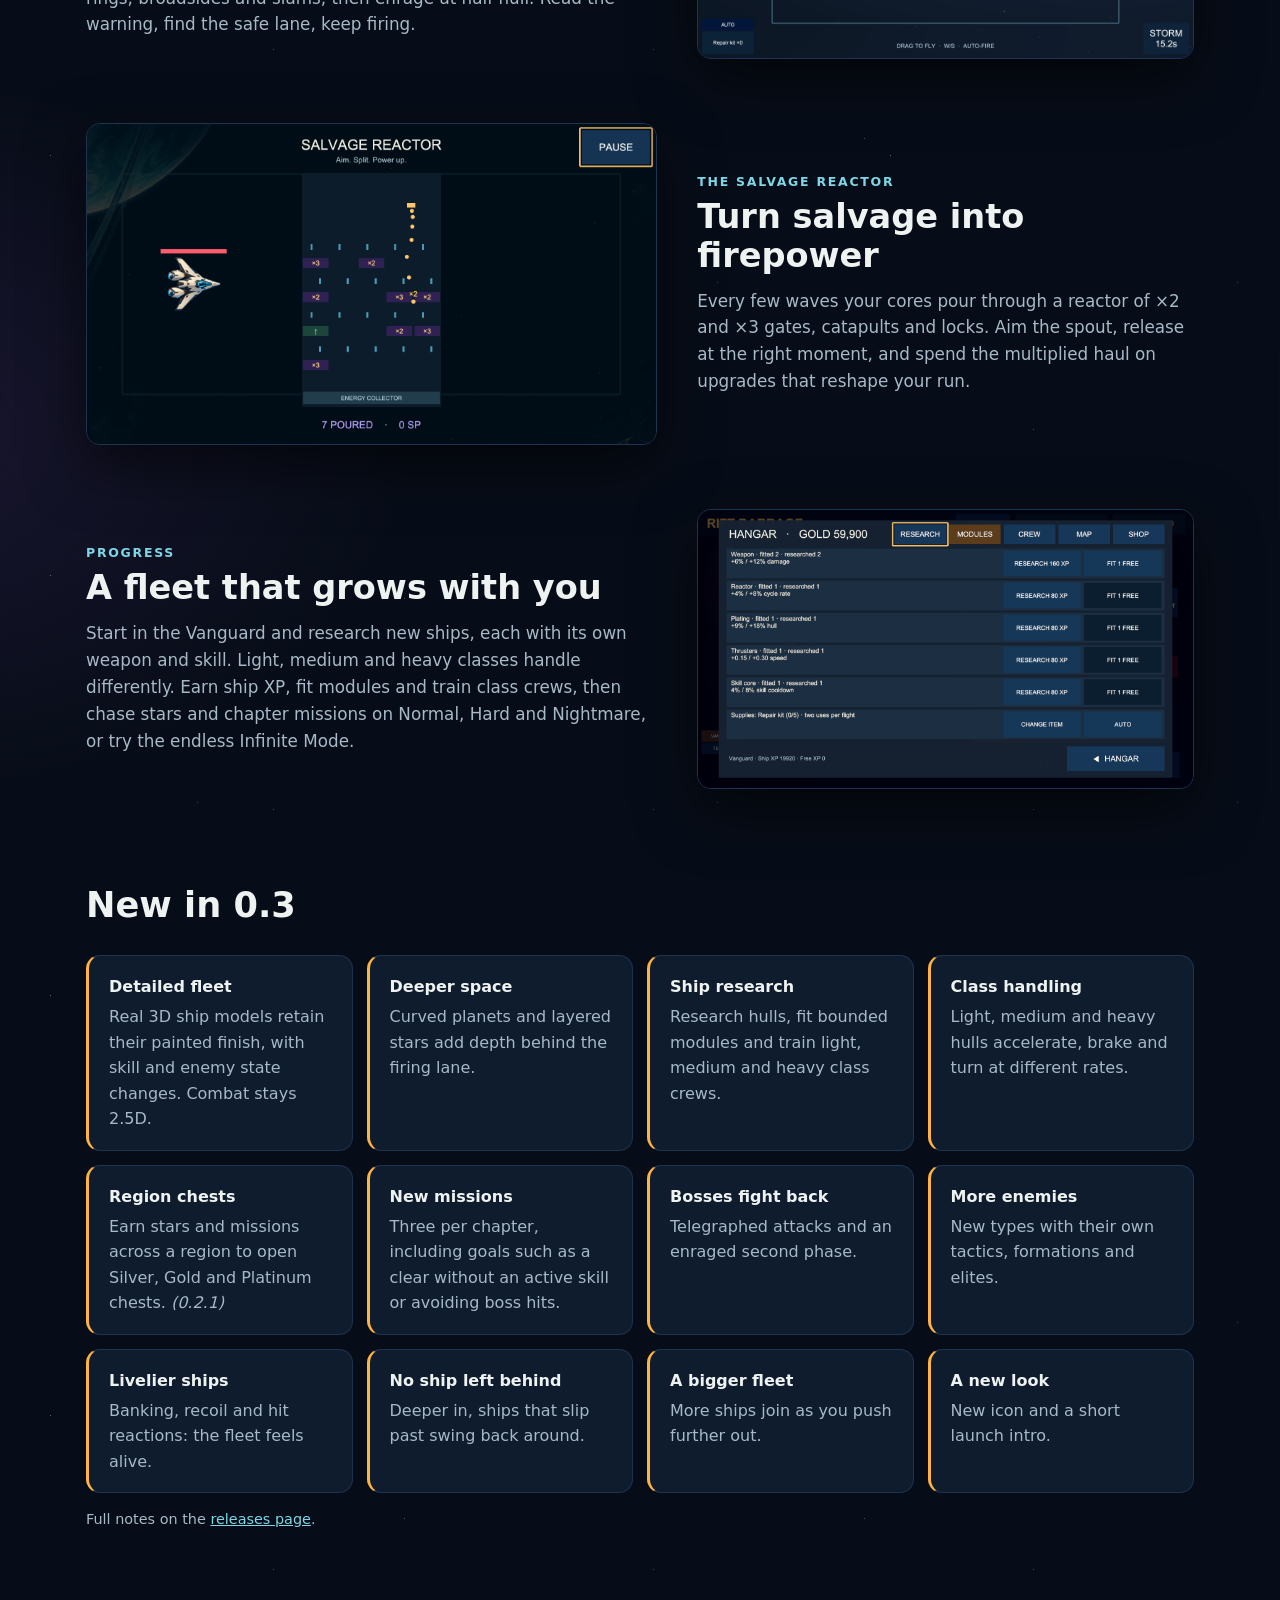
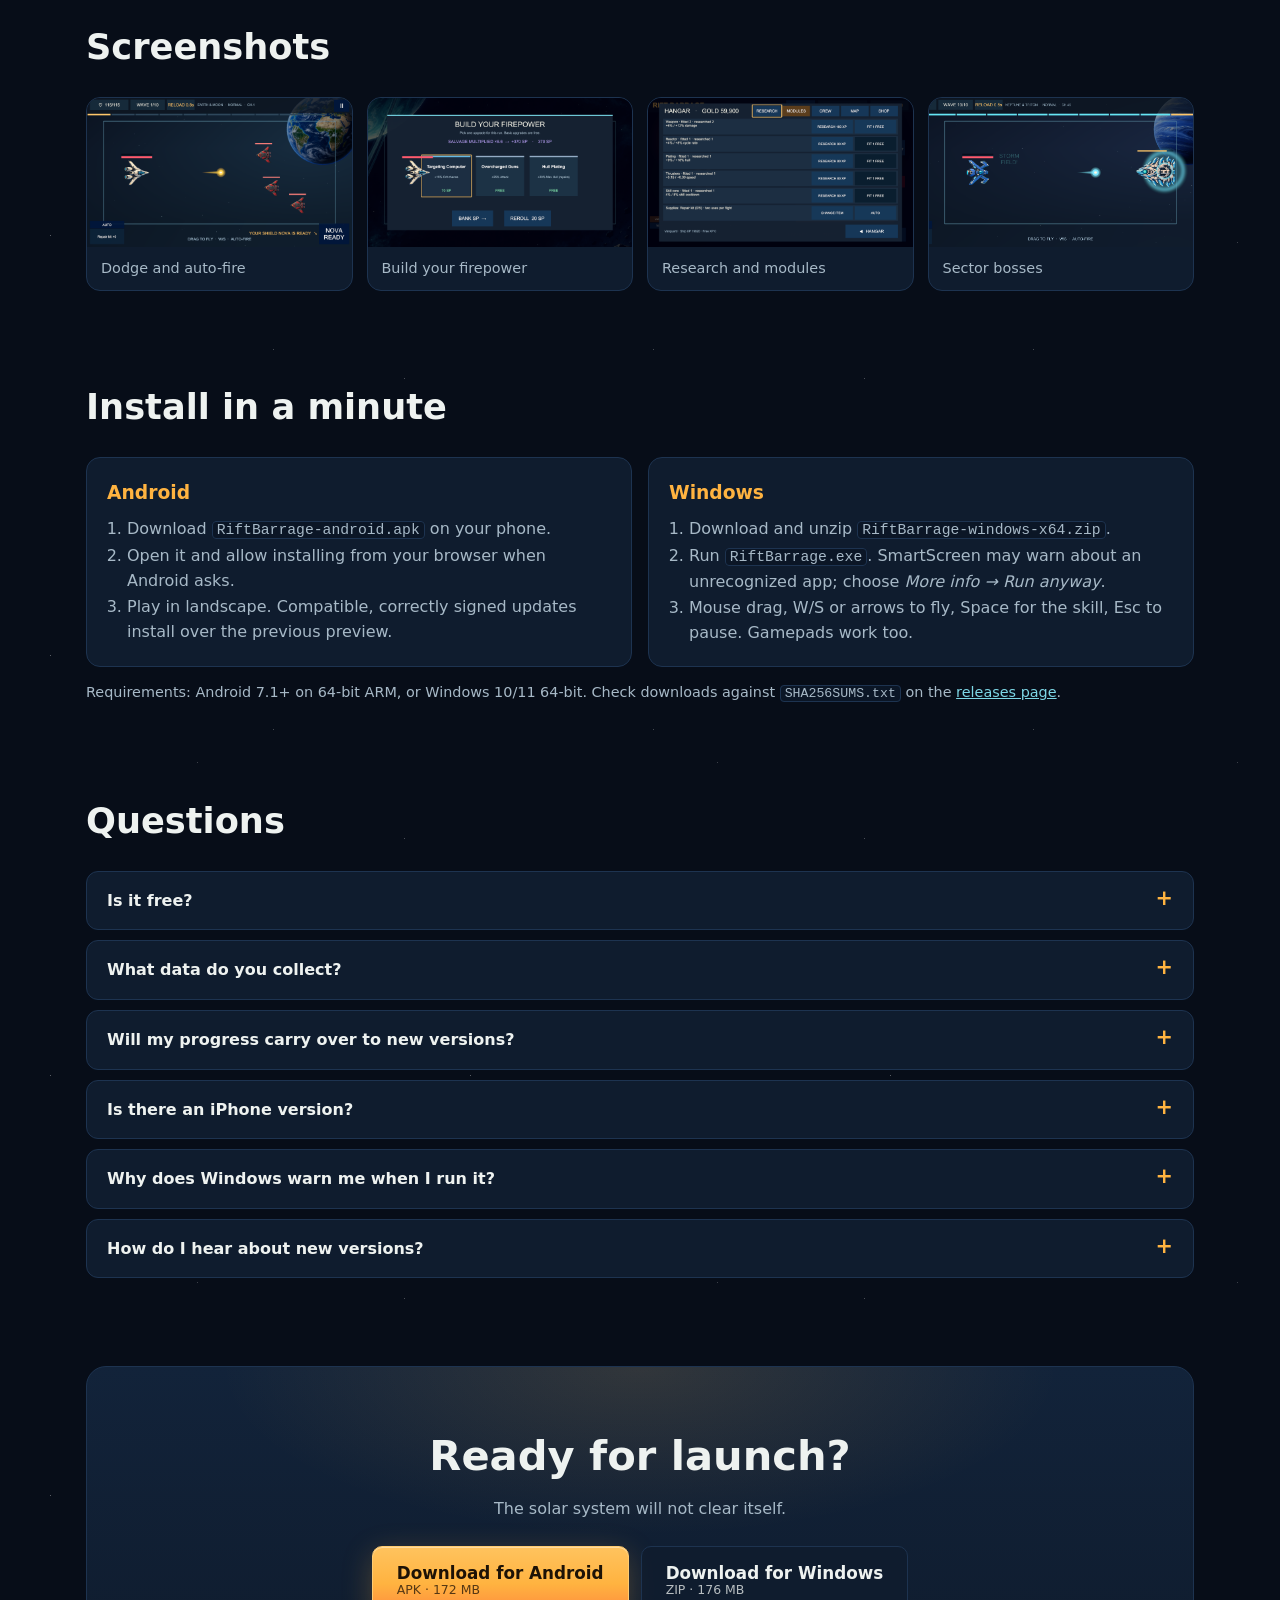
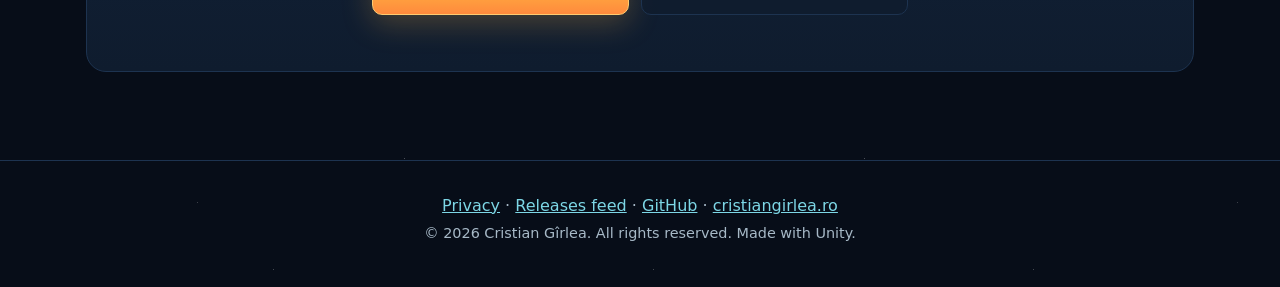
==== commit 8e1fa081: "Clarify preview progress and privacy" ====
--- a/site/index.html
+++ b/site/index.html
@@ -113,7 +113,7 @@
         <div>
           <p class="eyebrow">Progress</p>
           <h2>A fleet that grows with you</h2>
-          <p>Start in the Vanguard and research new ships, each with its own weapon and skill. Light, medium and heavy classes handle differently. Earn ship XP, fit modules and train class crews, then chase stars and chapter missions on Normal, Hard, Nightmare or the endless Infinite Mode.</p>
+          <p>Start in the Vanguard and research new ships, each with its own weapon and skill. Light, medium and heavy classes handle differently. Earn ship XP, fit modules and train class crews, then chase stars and chapter missions on Normal, Hard and Nightmare, or try the endless Infinite Mode.</p>
         </div>
       </article>
     </section>
@@ -126,7 +126,7 @@
         <li><strong>Ship research</strong>Research hulls, fit bounded modules and train light, medium and heavy class crews.</li>
         <li><strong>Class handling</strong>Light, medium and heavy hulls accelerate, brake and turn at different rates.</li>
         <li><strong>Region chests</strong>Earn stars and missions across a region to open Silver, Gold and Platinum chests. <em>(0.2.1)</em></li>
-        <li><strong>New missions</strong>Three per chapter: no escapes, no rams, a clean boss wave, and more. <em>(0.2.1)</em></li>
+        <li><strong>New missions</strong>Three per chapter, including goals such as a clear without an active skill or avoiding boss hits.</li>
         <li><strong>Bosses fight back</strong>Telegraphed attacks and an enraged second phase.</li>
         <li><strong>More enemies</strong>New types with their own tactics, formations and elites.</li>
         <li><strong>Livelier ships</strong>Banking, recoil and hit reactions: the fleet feels alive.</li>
@@ -155,7 +155,7 @@
           <ol>
             <li>Download <code>RiftBarrage-android.apk</code> on your phone.</li>
             <li>Open it and allow installing from your browser when Android asks.</li>
-            <li>Play in landscape. Updates install over the previous preview.</li>
+            <li>Play in landscape. Compatible, correctly signed updates install over the previous preview.</li>
           </ol>
         </div>
         <div>
@@ -172,9 +172,9 @@
 
     <section id="faq" class="faq">
       <h2 class="section-title">Questions</h2>
-      <details><summary>Is it free?</summary><p>Yes, Rift Barrage is free to play. Later versions will add optional extras, such as watching a short ad for a revive or an extra supply box, and optional purchases. They are always a choice: finishing the campaign never requires them.</p></details>
-      <details><summary>What data do you collect?</summary><p>The current preview collects nothing: no analytics, no crash reporting, no ads. When a version adds ads or online play, the <a href="privacy/">privacy page</a> will say exactly what changes before it ships, and you will be asked for consent where the law requires it.</p></details>
-      <details><summary>Will my progress carry over to new versions?</summary><p>Previews update in place. Version 0.3 converts earlier progression into ship research, modules and crews, and archives the original save locally. Your old upgrades will not look the same in the new system. Balance and conversion rules may change during preview.</p></details>
+      <details><summary>Is it free?</summary><p>Yes, Rift Barrage is free to play. Optional extras, such as rewarded ads and purchases, are planned for later versions. The current preview has neither.</p></details>
+      <details><summary>What data do you collect?</summary><p>The preview stores progress on your device and has no game account, ads, or developer-configured analytics. See the <a href="privacy/">privacy page</a> for details, including Unity’s privacy policy.</p></details>
+      <details><summary>Will my progress carry over to new versions?</summary><p>Compatible previews are intended to update in place. Version 0.3 converts earlier progression into ship research, modules and crews, and archives the original save locally. Your old upgrades will not look the same in the new system. An issue found in a first-flight upgrade reduced 300 gold to 200; the original save was archived locally and a fix is being prepared. Back up your progress where possible; balance and conversion rules may change during preview.</p></details>
       <details><summary>Is there an iPhone version?</summary><p>Not yet. Android and Windows come first; an iPhone version is planned.</p></details>
       <details><summary>Why does Windows warn me when I run it?</summary><p>The preview is not code-signed yet, so SmartScreen does not recognise it. Choose <em>More info → Run anyway</em>, or compare the file against the published SHA-256 checksum first.</p></details>
       <details><summary>How do I hear about new versions?</summary><p>Follow the <a href="https://github.com/cristiangirlea/rift-barrage/releases.atom">releases feed</a> in any RSS reader, or watch the <a href="https://github.com/cristiangirlea/rift-barrage">GitHub repository</a> for releases.</p></details>
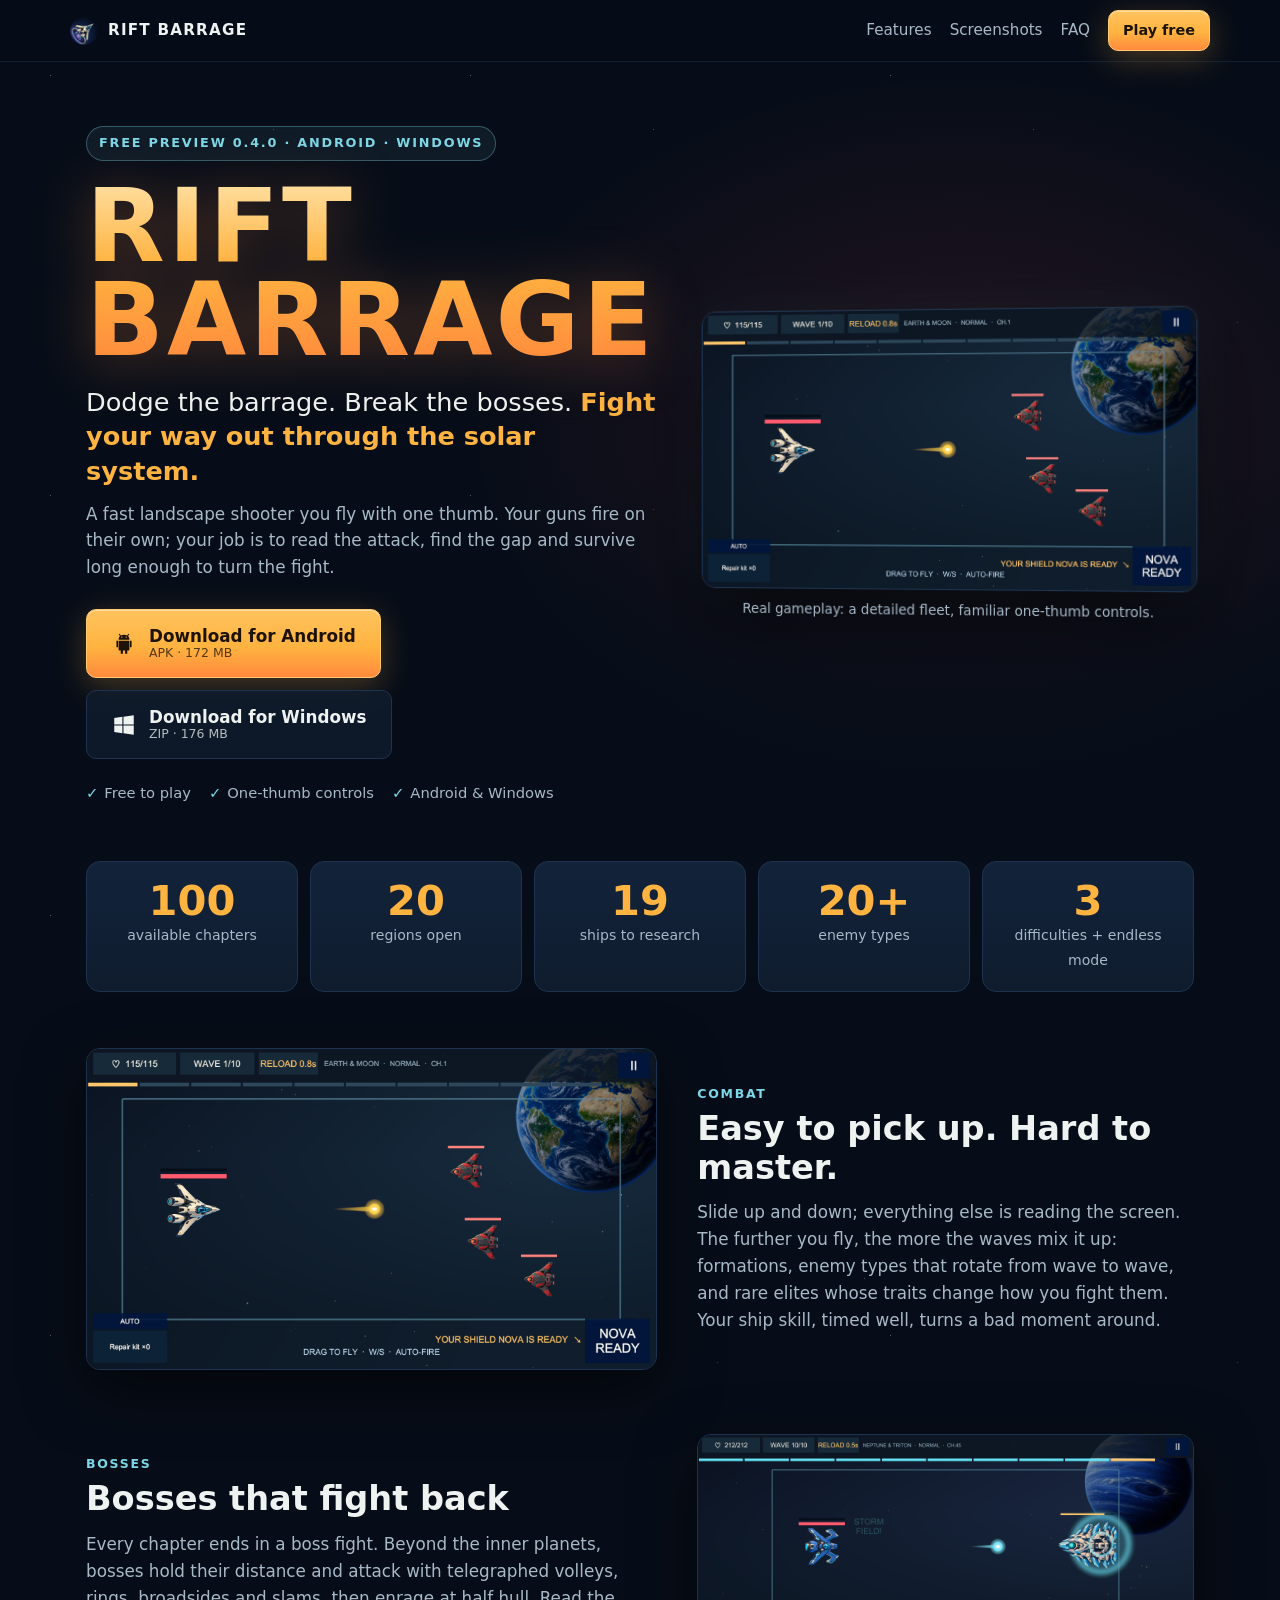
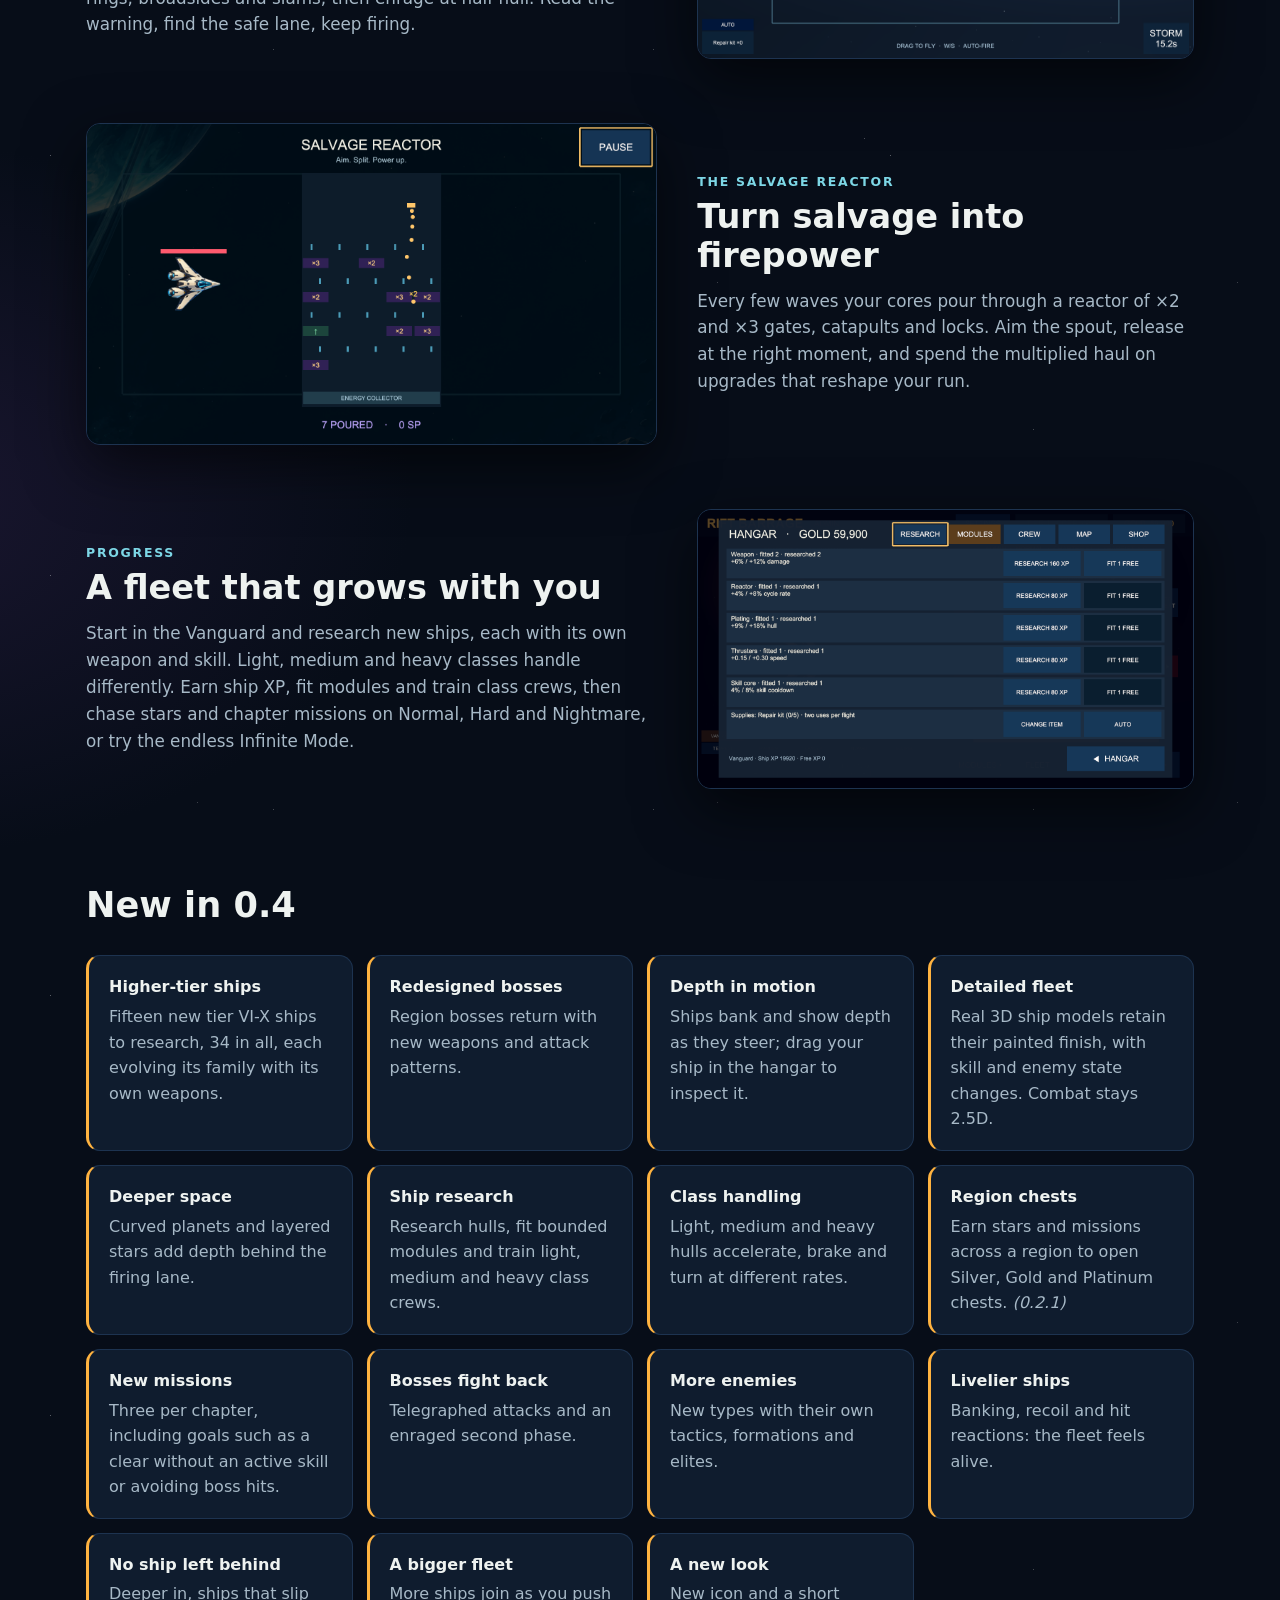
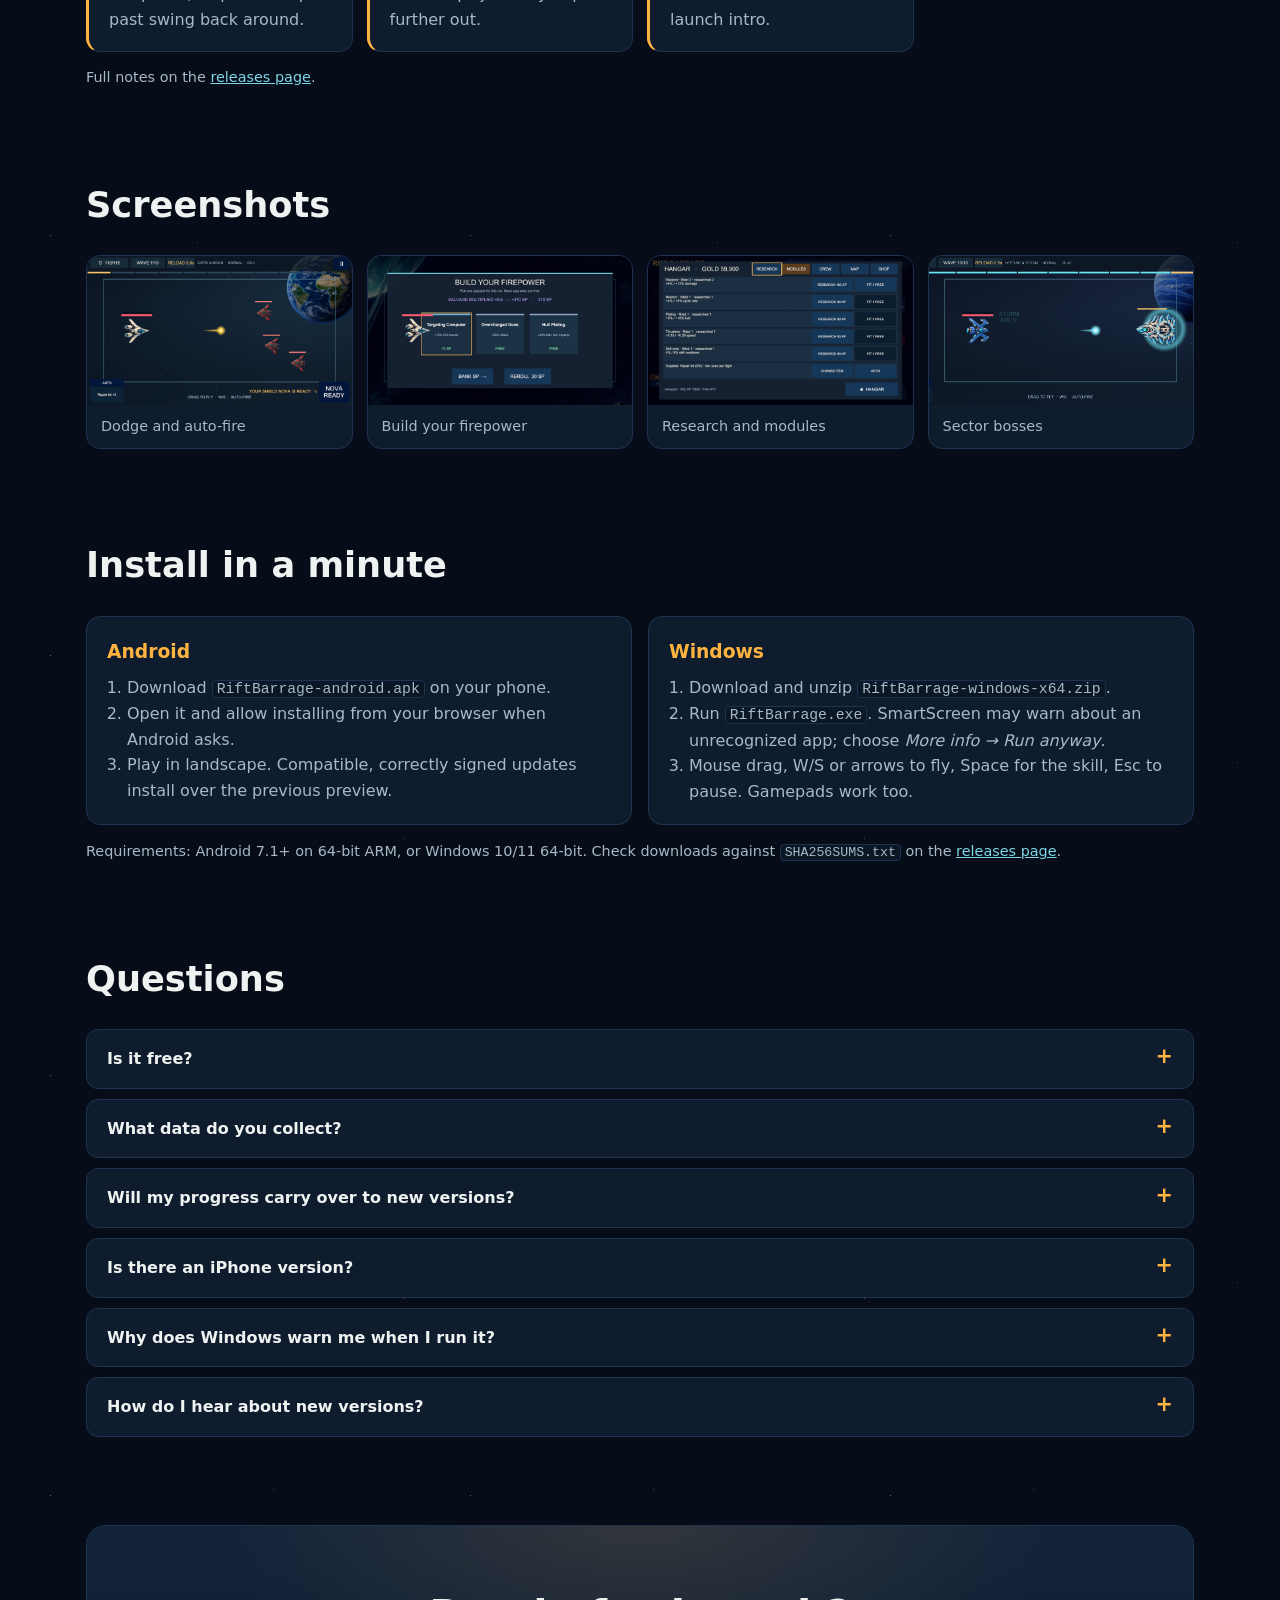
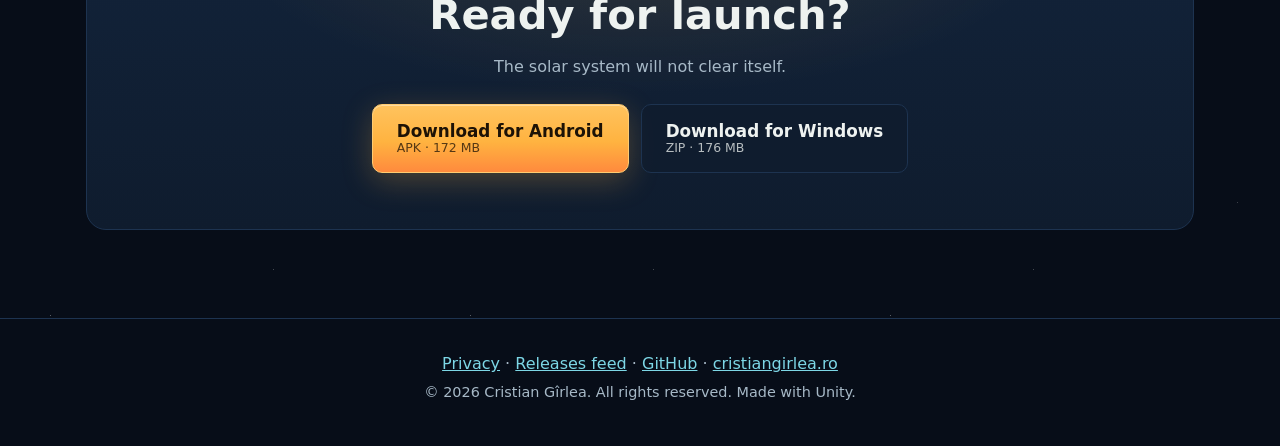
==== commit aa331207: "Preview 0.4.0: higher-tier ships, redesigned bosses and depth in motion" ====
--- a/site/index.html
+++ b/site/index.html
@@ -4,12 +4,12 @@
   <meta charset="utf-8">
   <meta name="viewport" content="width=device-width, initial-scale=1">
   <title>Rift Barrage: a landscape space shooter for Android and Windows</title>
-  <meta name="description" content="Dodge the barrage and build your fleet. Detailed 3D ships with 2.5D controls, 100 available chapters and 19 ships to research. Free preview for Android and Windows.">
+  <meta name="description" content="Dodge the barrage and build your fleet. Detailed 3D ships with 2.5D controls, 100 available chapters and 34 ships to research. Free preview for Android and Windows.">
   <link rel="canonical" href="https://riftbarrage.cristiangirlea.ro/">
   <meta property="og:type" content="website">
   <meta property="og:url" content="https://riftbarrage.cristiangirlea.ro/">
   <meta property="og:title" content="Rift Barrage: fight your way out through the solar system">
-  <meta property="og:description" content="A landscape space shooter with detailed 3D ships and familiar 2.5D controls. 100 available chapters, 19 ships to research. Free preview for Android and Windows.">
+  <meta property="og:description" content="A landscape space shooter with detailed 3D ships and familiar 2.5D controls. 100 available chapters, 34 ships to research. Free preview for Android and Windows.">
   <meta property="og:image" content="https://riftbarrage.cristiangirlea.ro/social-card.png">
   <meta property="og:image:width" content="1200">
   <meta property="og:image:height" content="630">
@@ -51,7 +51,7 @@
   <header class="hero" id="top">
     <div class="hero-inner">
     <div class="hero-text">
-      <p class="kicker">Free preview 0.3.0 · Android · Windows</p>
+      <p class="kicker">Free preview 0.4.0 · Android · Windows</p>
       <h1>RIFT<br>BARRAGE</h1>
       <p class="lead">Dodge the barrage. Break the bosses. <strong>Fight your way out through the solar system.</strong></p>
       <p class="sub">A fast landscape shooter you fly with one thumb. Your guns fire on their own; your job is to read the attack, find the gap and survive long enough to turn the fight.</p>
@@ -119,8 +119,11 @@
     </section>
 
     <section class="new">
-      <h2 class="section-title">New in 0.3</h2>
+      <h2 class="section-title">New in 0.4</h2>
       <ul class="cards">
+        <li><strong>Higher-tier ships</strong>Fifteen new tier VI-X ships to research, 34 in all, each evolving its family with its own weapons.</li>
+        <li><strong>Redesigned bosses</strong>Region bosses return with new weapons and attack patterns.</li>
+        <li><strong>Depth in motion</strong>Ships bank and show depth as they steer; drag your ship in the hangar to inspect it.</li>
         <li><strong>Detailed fleet</strong>Real 3D ship models retain their painted finish, with skill and enemy state changes. Combat stays 2.5D.</li>
         <li><strong>Deeper space</strong>Curved planets and layered stars add depth behind the firing lane.</li>
         <li><strong>Ship research</strong>Research hulls, fit bounded modules and train light, medium and heavy class crews.</li>
@@ -174,7 +177,7 @@
       <h2 class="section-title">Questions</h2>
       <details><summary>Is it free?</summary><p>Yes, Rift Barrage is free to play. Optional extras, such as rewarded ads and purchases, are planned for later versions. The current preview has neither.</p></details>
       <details><summary>What data do you collect?</summary><p>The preview stores progress on your device and has no game account, ads, or developer-configured analytics. See the <a href="privacy/">privacy page</a> for details, including Unity’s privacy policy.</p></details>
-      <details><summary>Will my progress carry over to new versions?</summary><p>Compatible previews are intended to update in place. Version 0.3 converts earlier progression into ship research, modules and crews, and archives the original save locally. Your old upgrades will not look the same in the new system. An issue found in a first-flight upgrade reduced 300 gold to 200; the original save was archived locally and a fix is being prepared. Back up your progress where possible; balance and conversion rules may change during preview.</p></details>
+      <details><summary>Will my progress carry over to new versions?</summary><p>Compatible previews are intended to update in place. Version 0.3 converts earlier progression into ship research, modules and crews, and archives the original save locally. Your old upgrades will not look the same in the new system. An issue in 0.3.0 reduced a first-flight upgrade from 300 gold to 200; version 0.4 repairs it once on launch. Back up your progress where possible; balance and conversion rules may change during preview.</p></details>
       <details><summary>Is there an iPhone version?</summary><p>Not yet. Android and Windows come first; an iPhone version is planned.</p></details>
       <details><summary>Why does Windows warn me when I run it?</summary><p>The preview is not code-signed yet, so SmartScreen does not recognise it. Choose <em>More info → Run anyway</em>, or compare the file against the published SHA-256 checksum first.</p></details>
       <details><summary>How do I hear about new versions?</summary><p>Follow the <a href="https://github.com/cristiangirlea/rift-barrage/releases.atom">releases feed</a> in any RSS reader, or watch the <a href="https://github.com/cristiangirlea/rift-barrage">GitHub repository</a> for releases.</p></details>
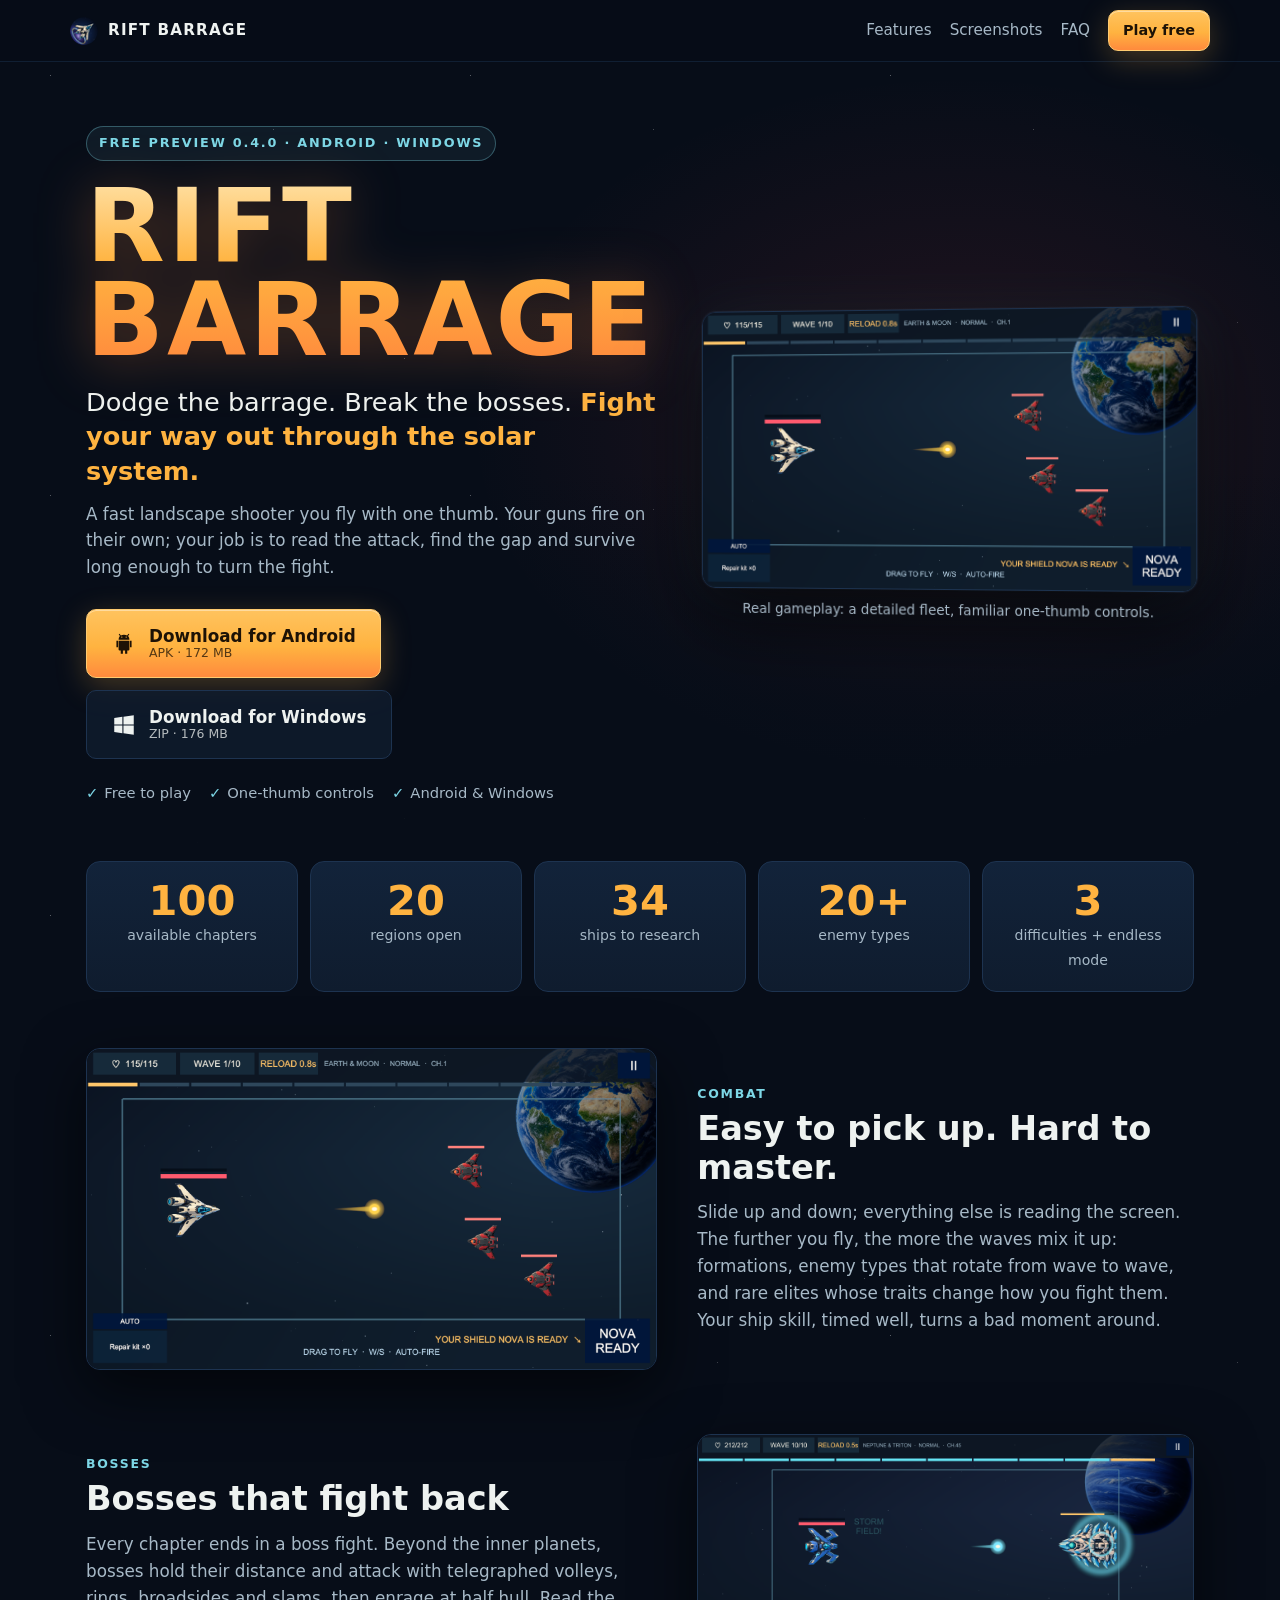
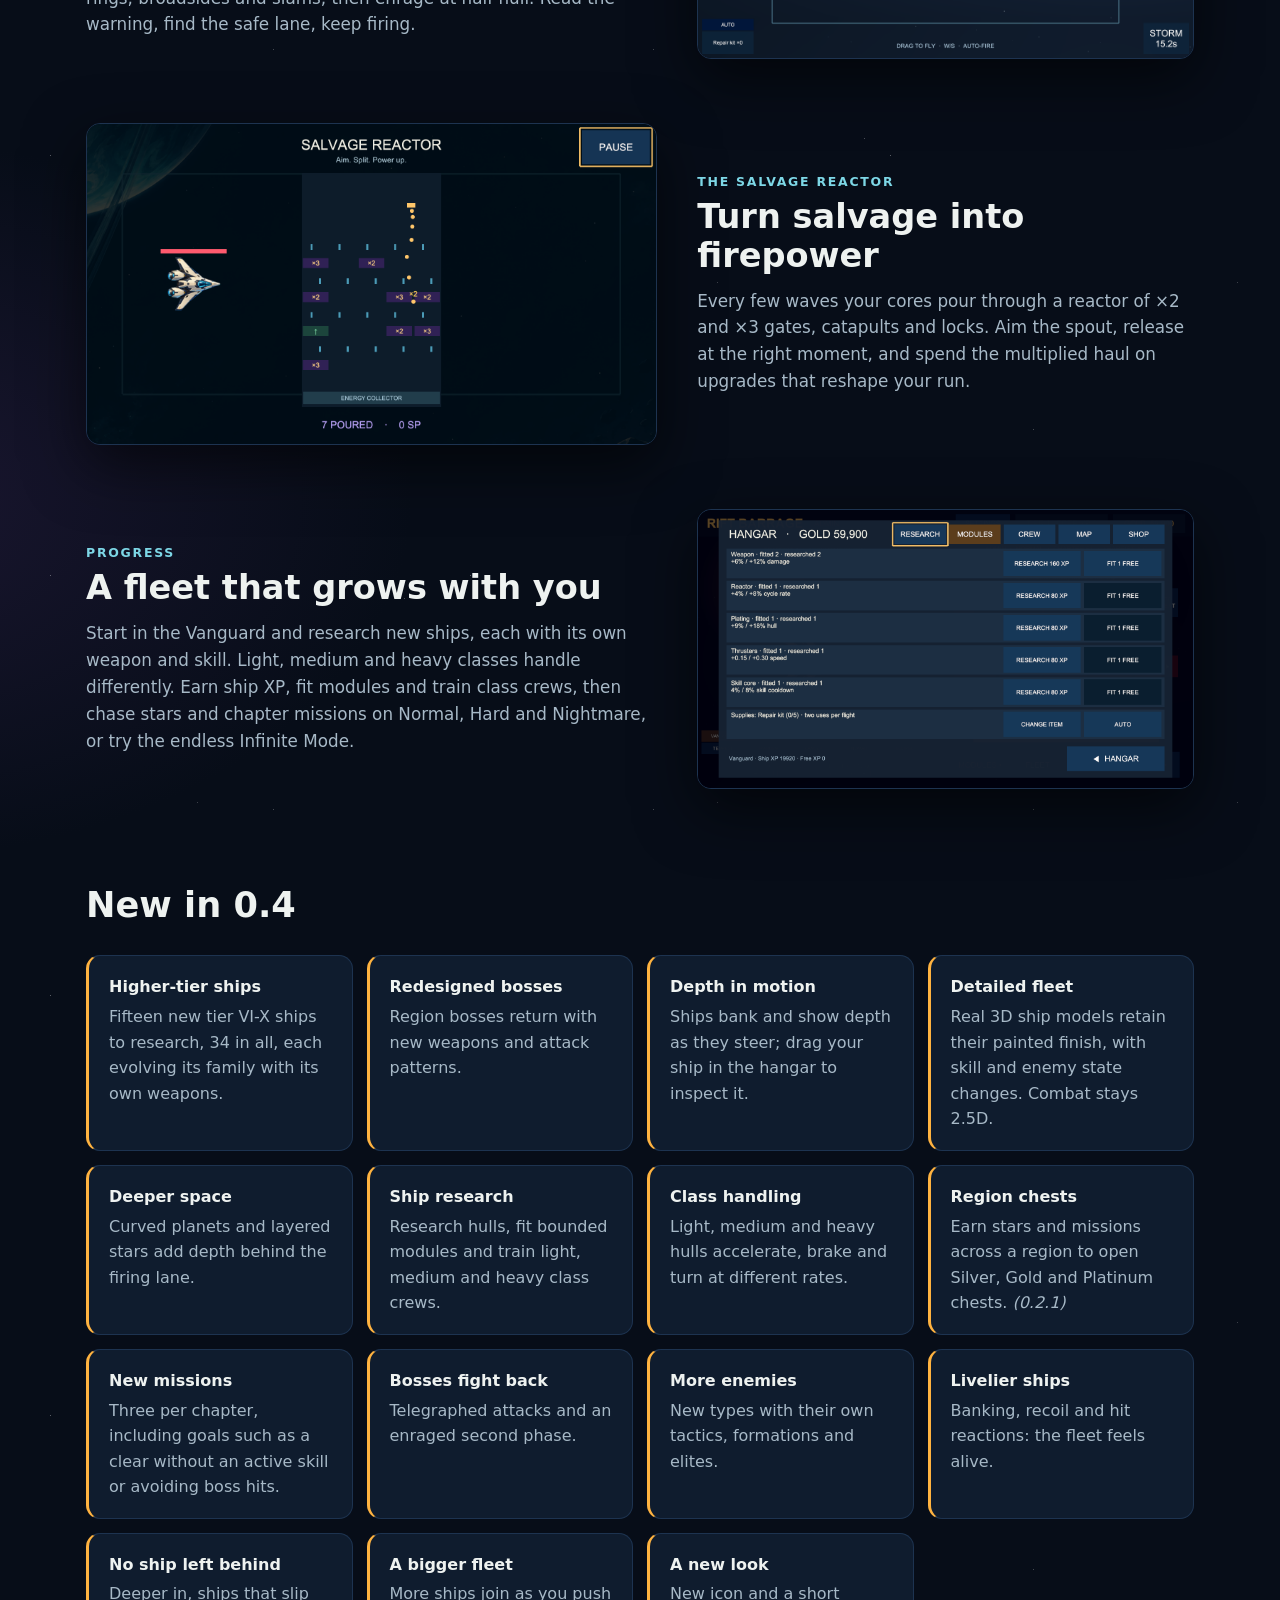
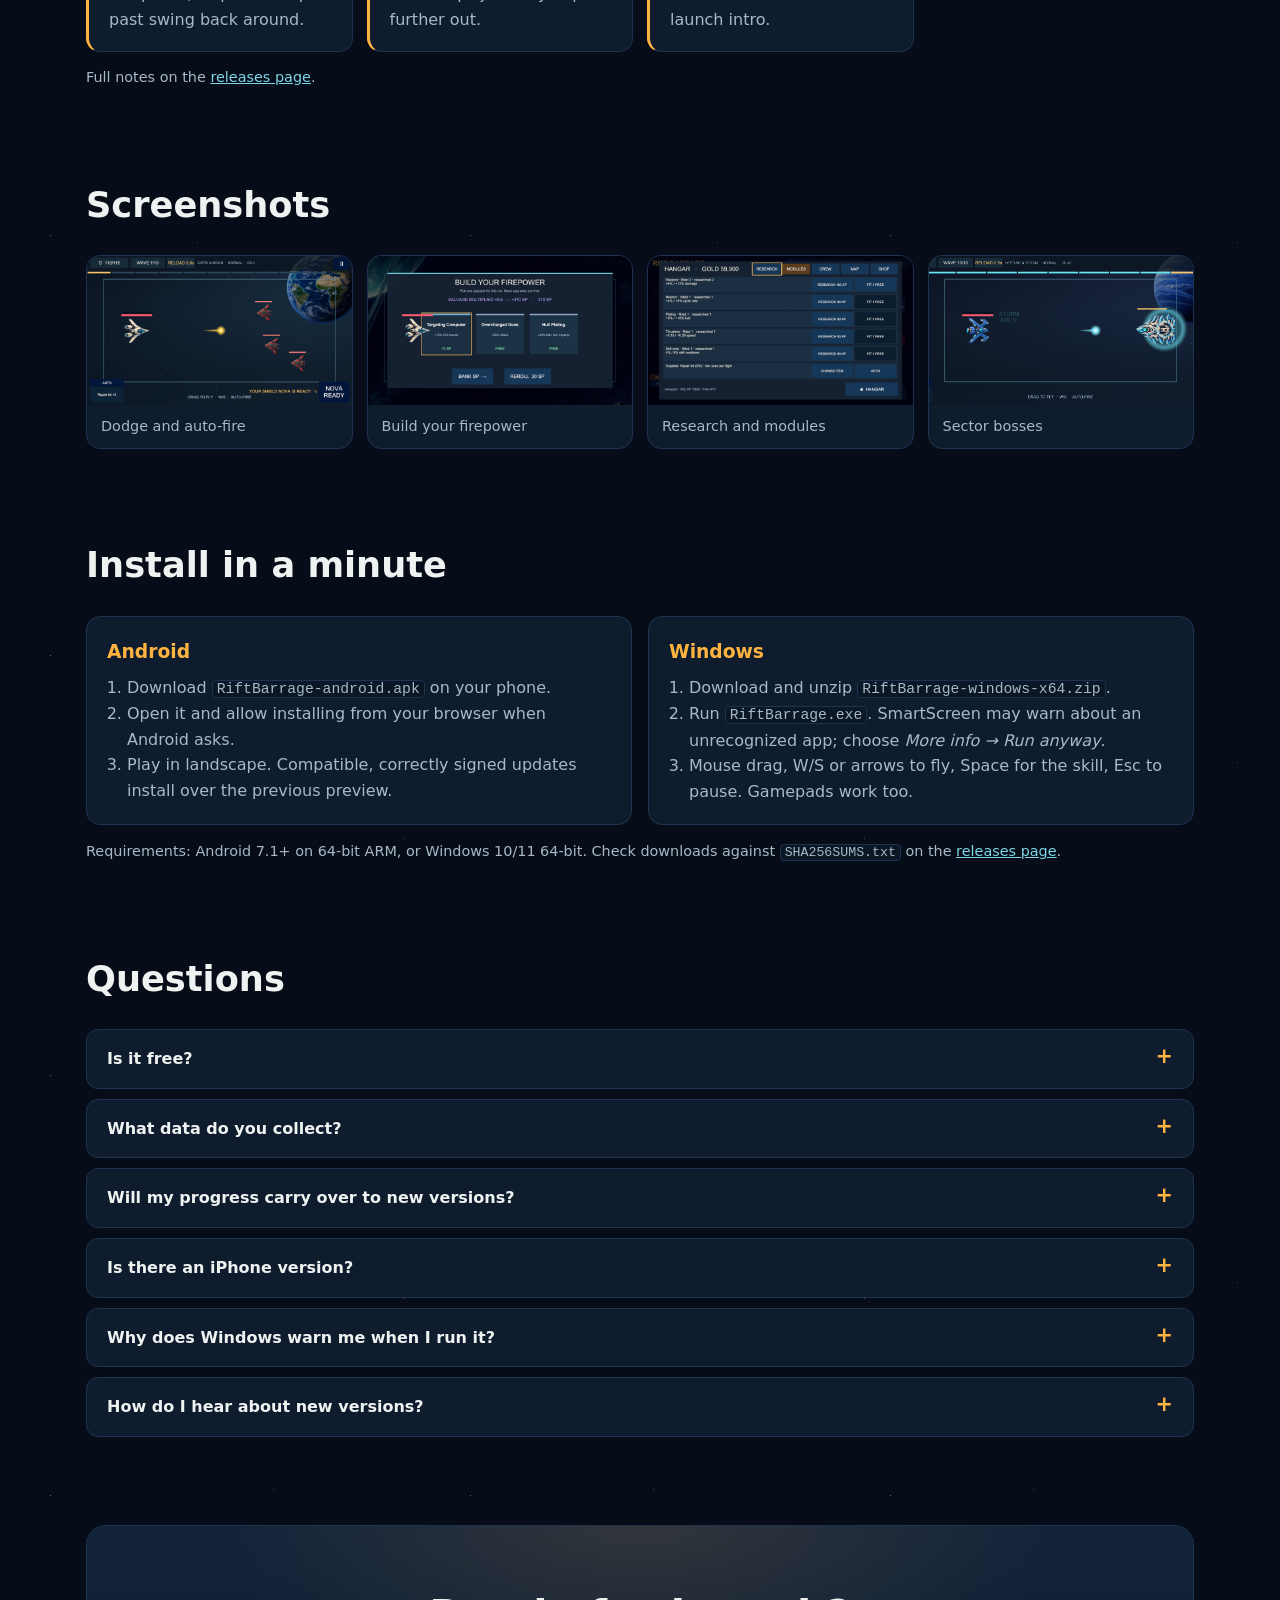
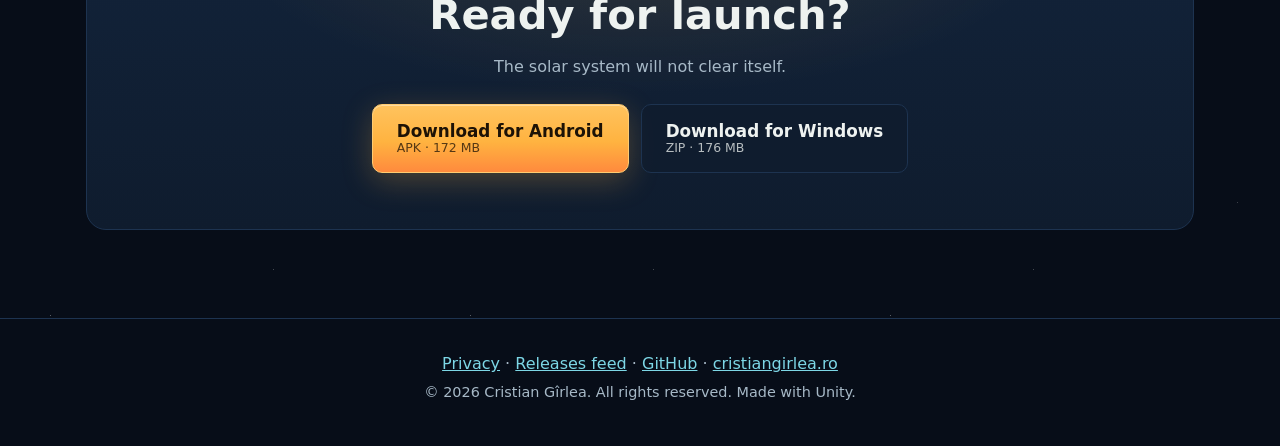
==== commit e1082118: "Privacy covers the Google Play build; hero stats show 34 ships" ====
--- a/site/index.html
+++ b/site/index.html
@@ -77,7 +77,7 @@
   <section class="stats" aria-label="The game in numbers">
     <div><strong>100</strong><span>available chapters</span></div>
     <div><strong>20</strong><span>regions open</span></div>
-    <div><strong>19</strong><span>ships to research</span></div>
+    <div><strong>34</strong><span>ships to research</span></div>
     <div><strong>20+</strong><span>enemy types</span></div>
     <div><strong>3</strong><span>difficulties + endless mode</span></div>
   </section>
